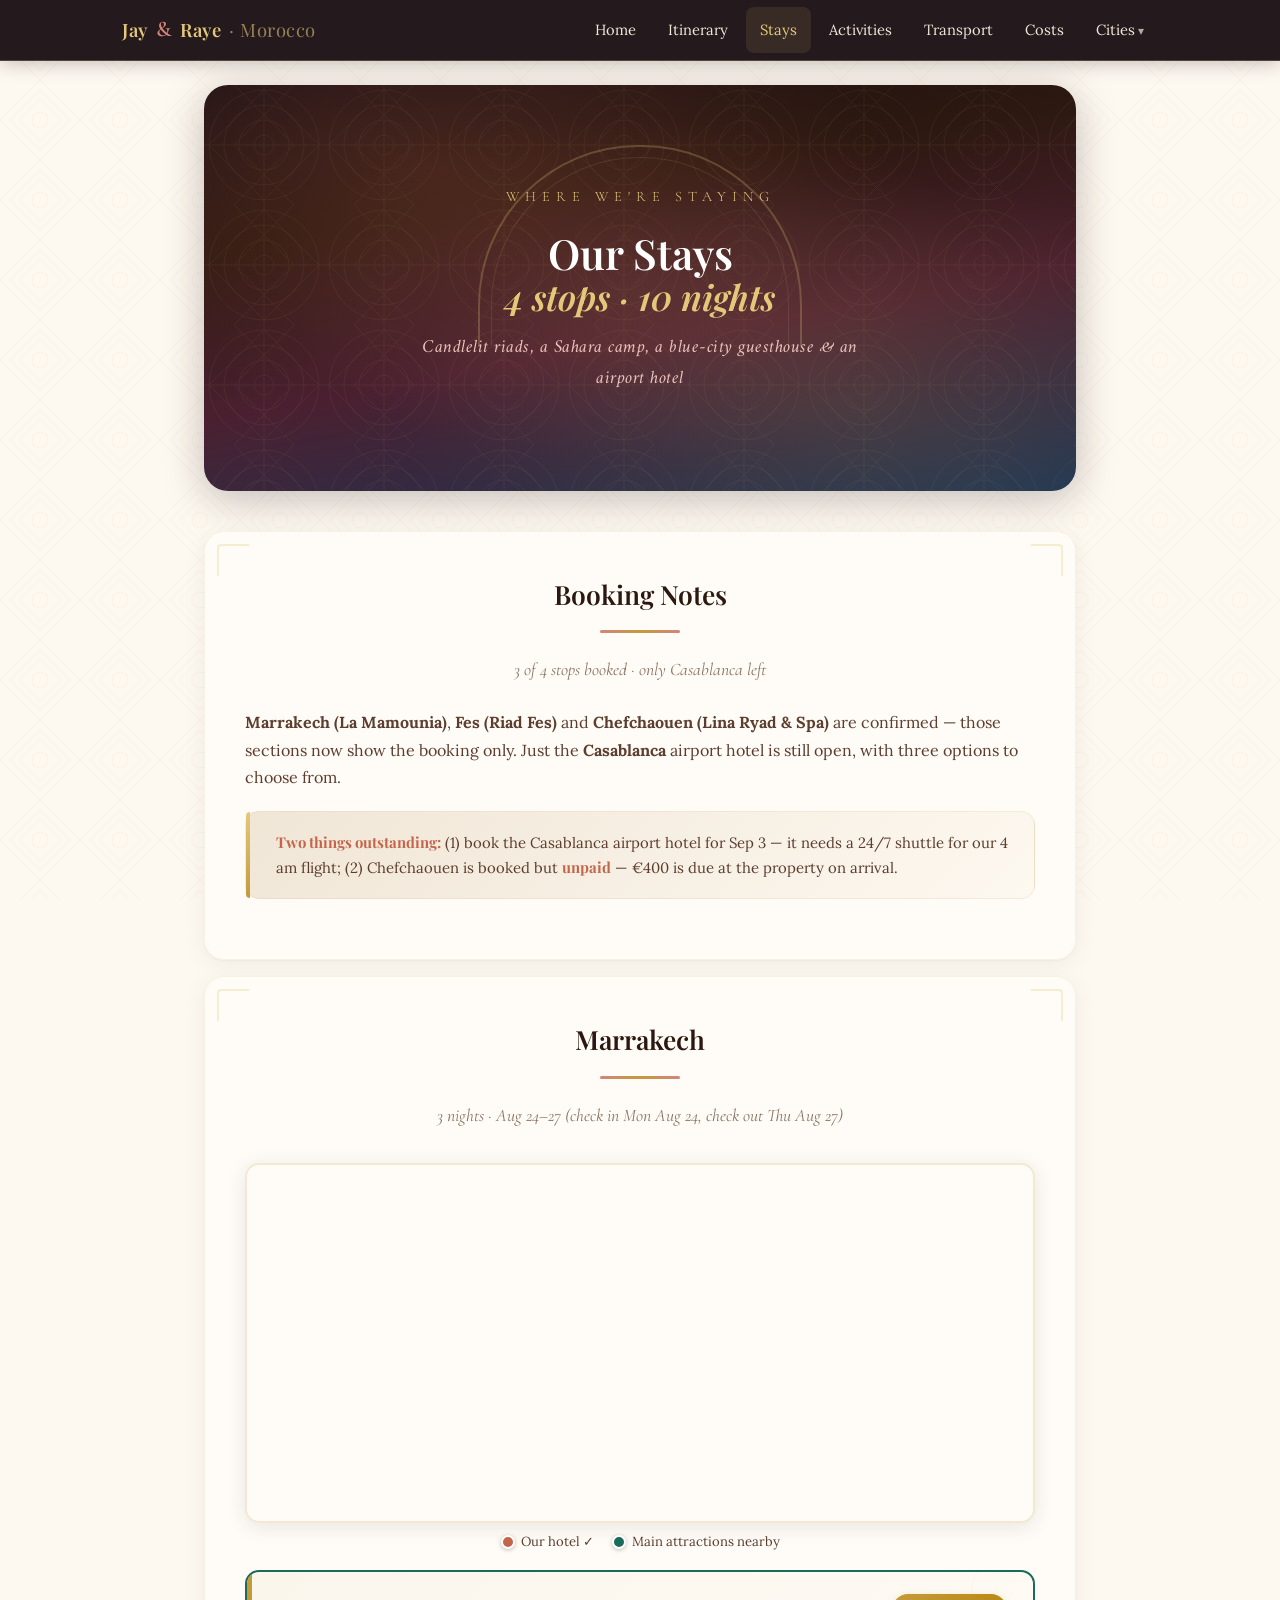
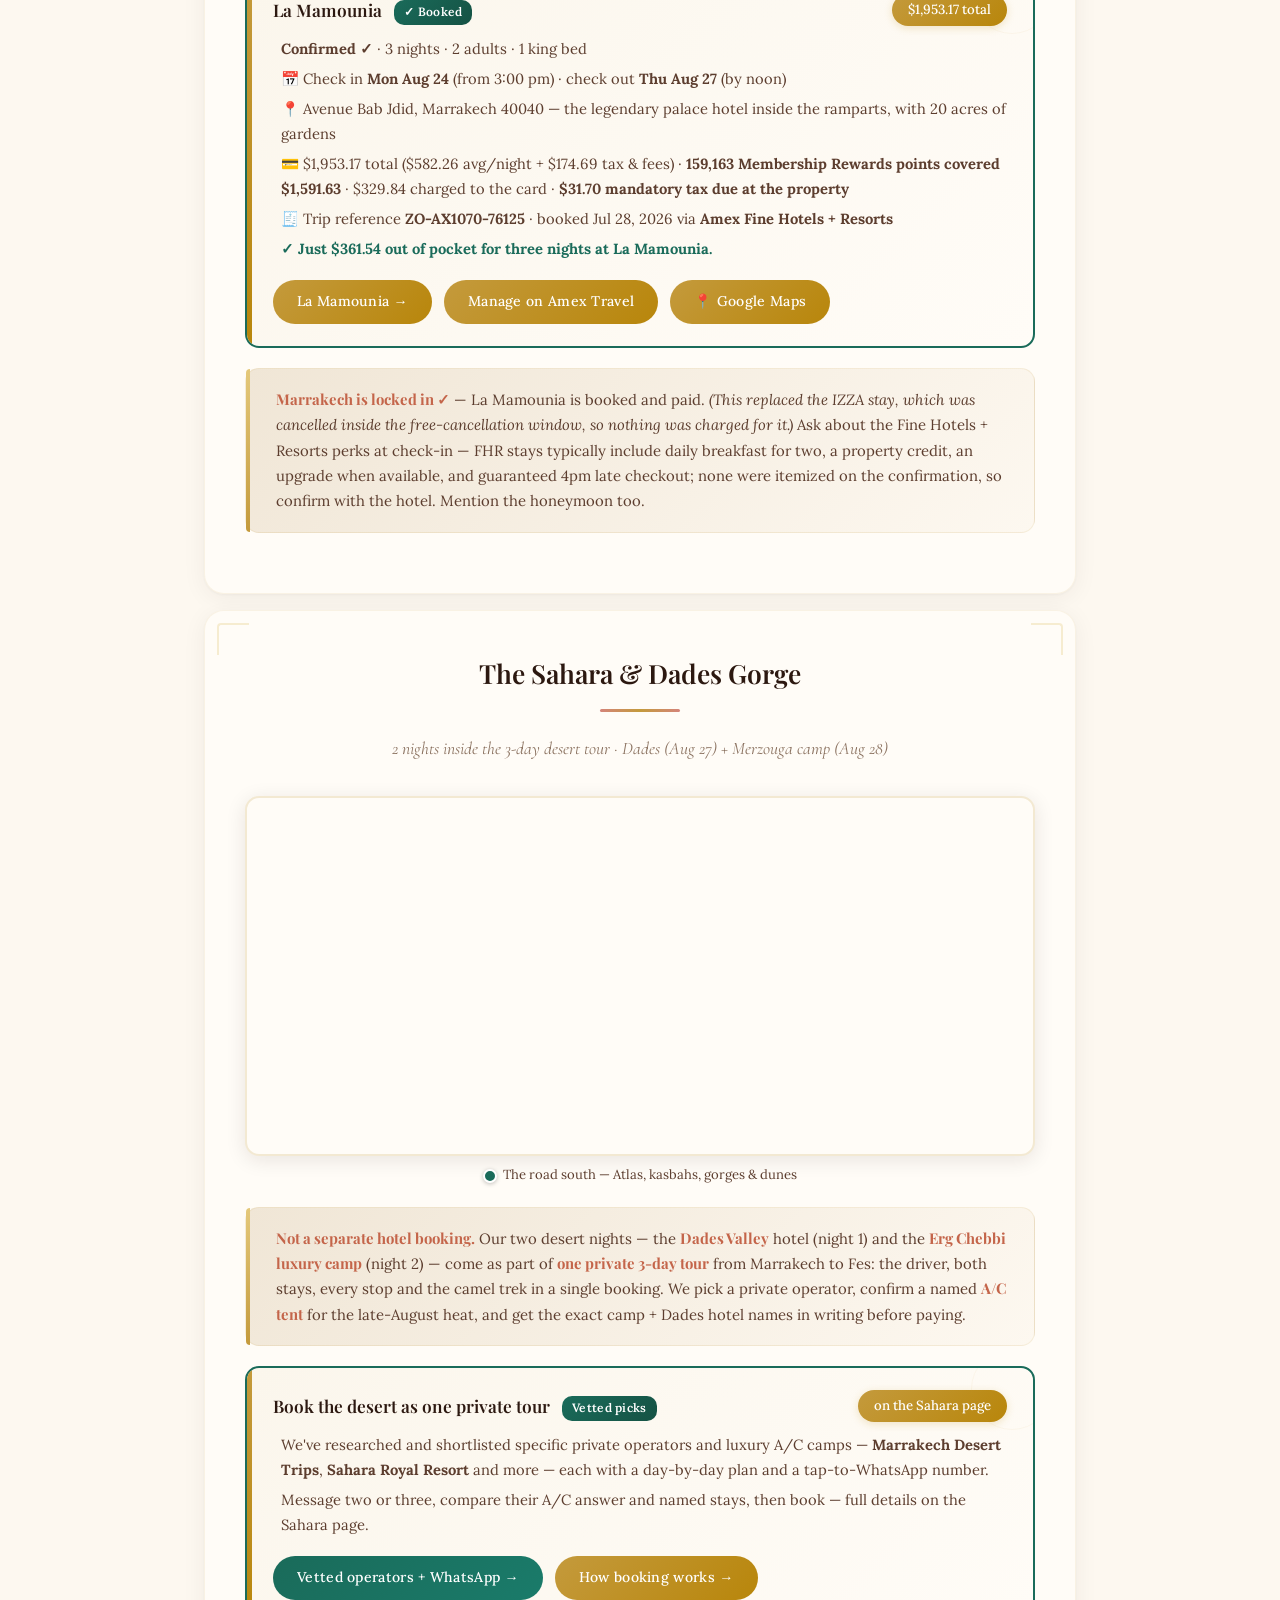
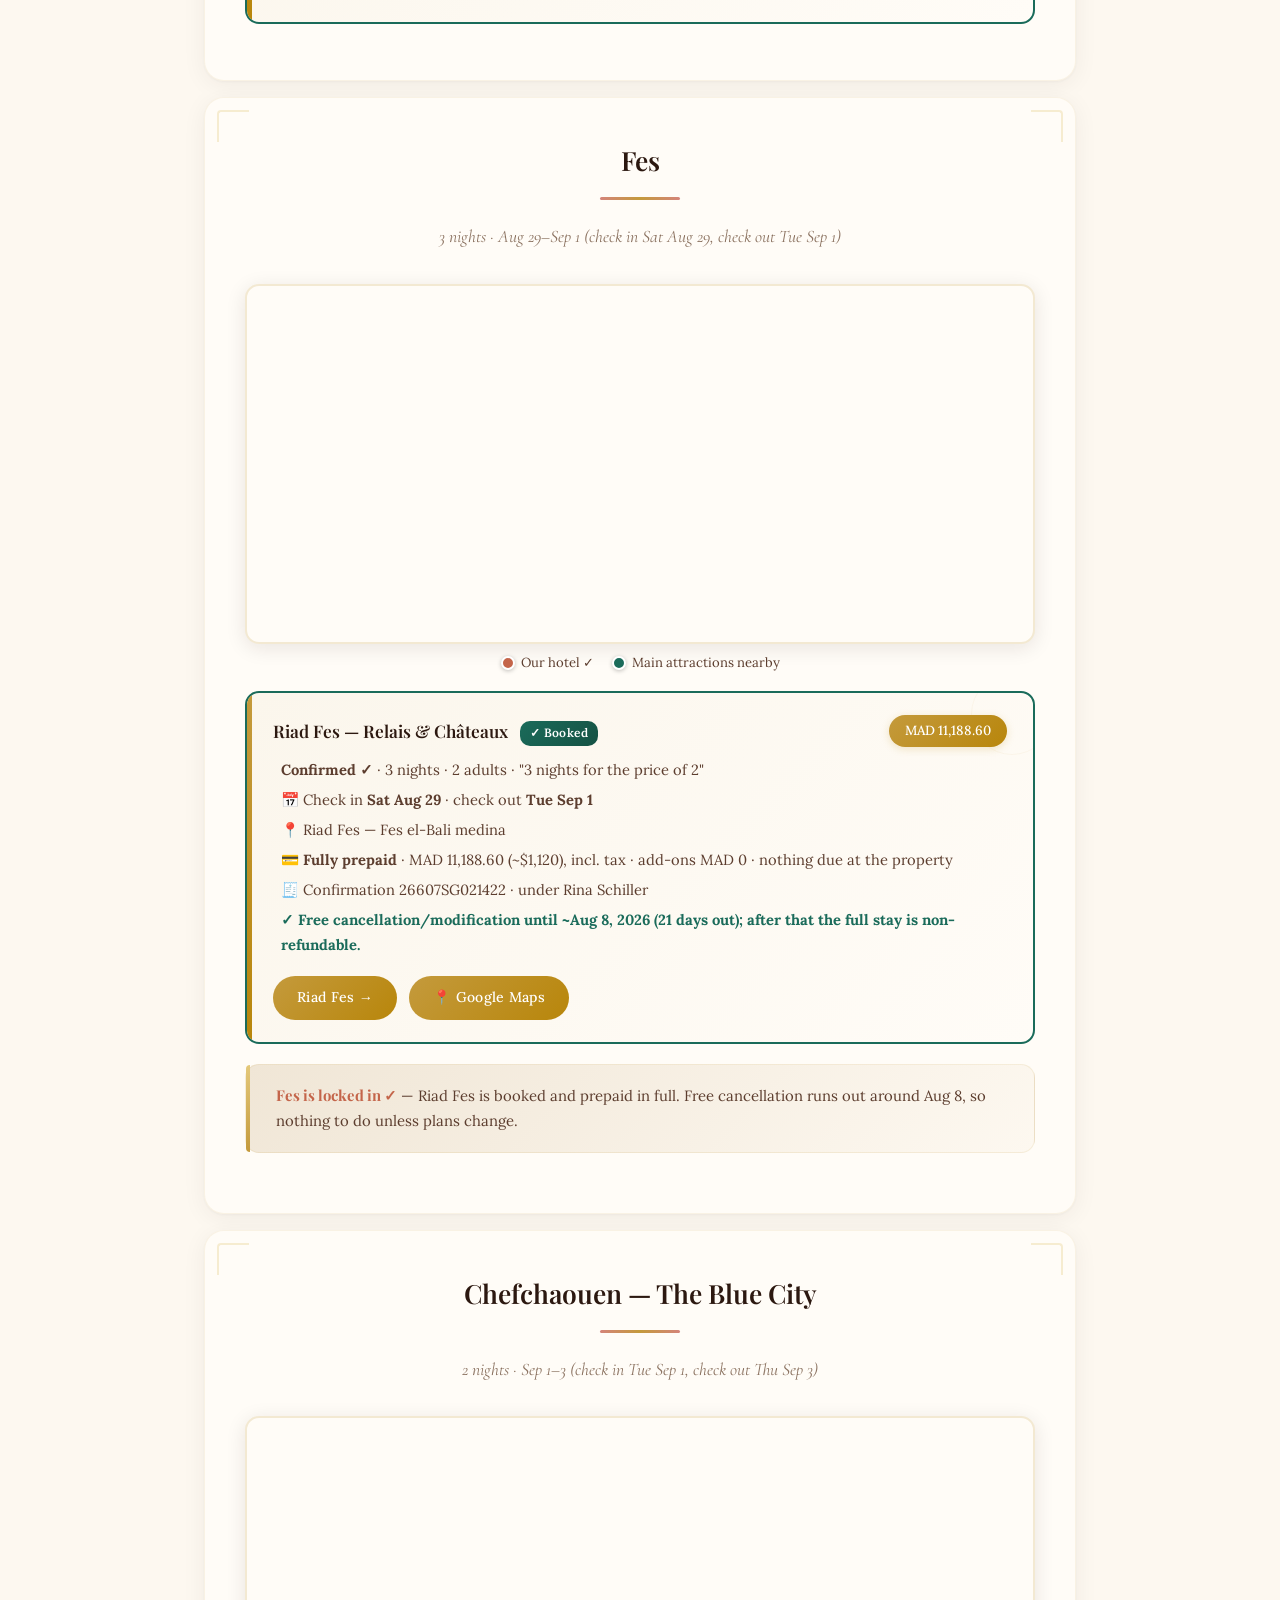
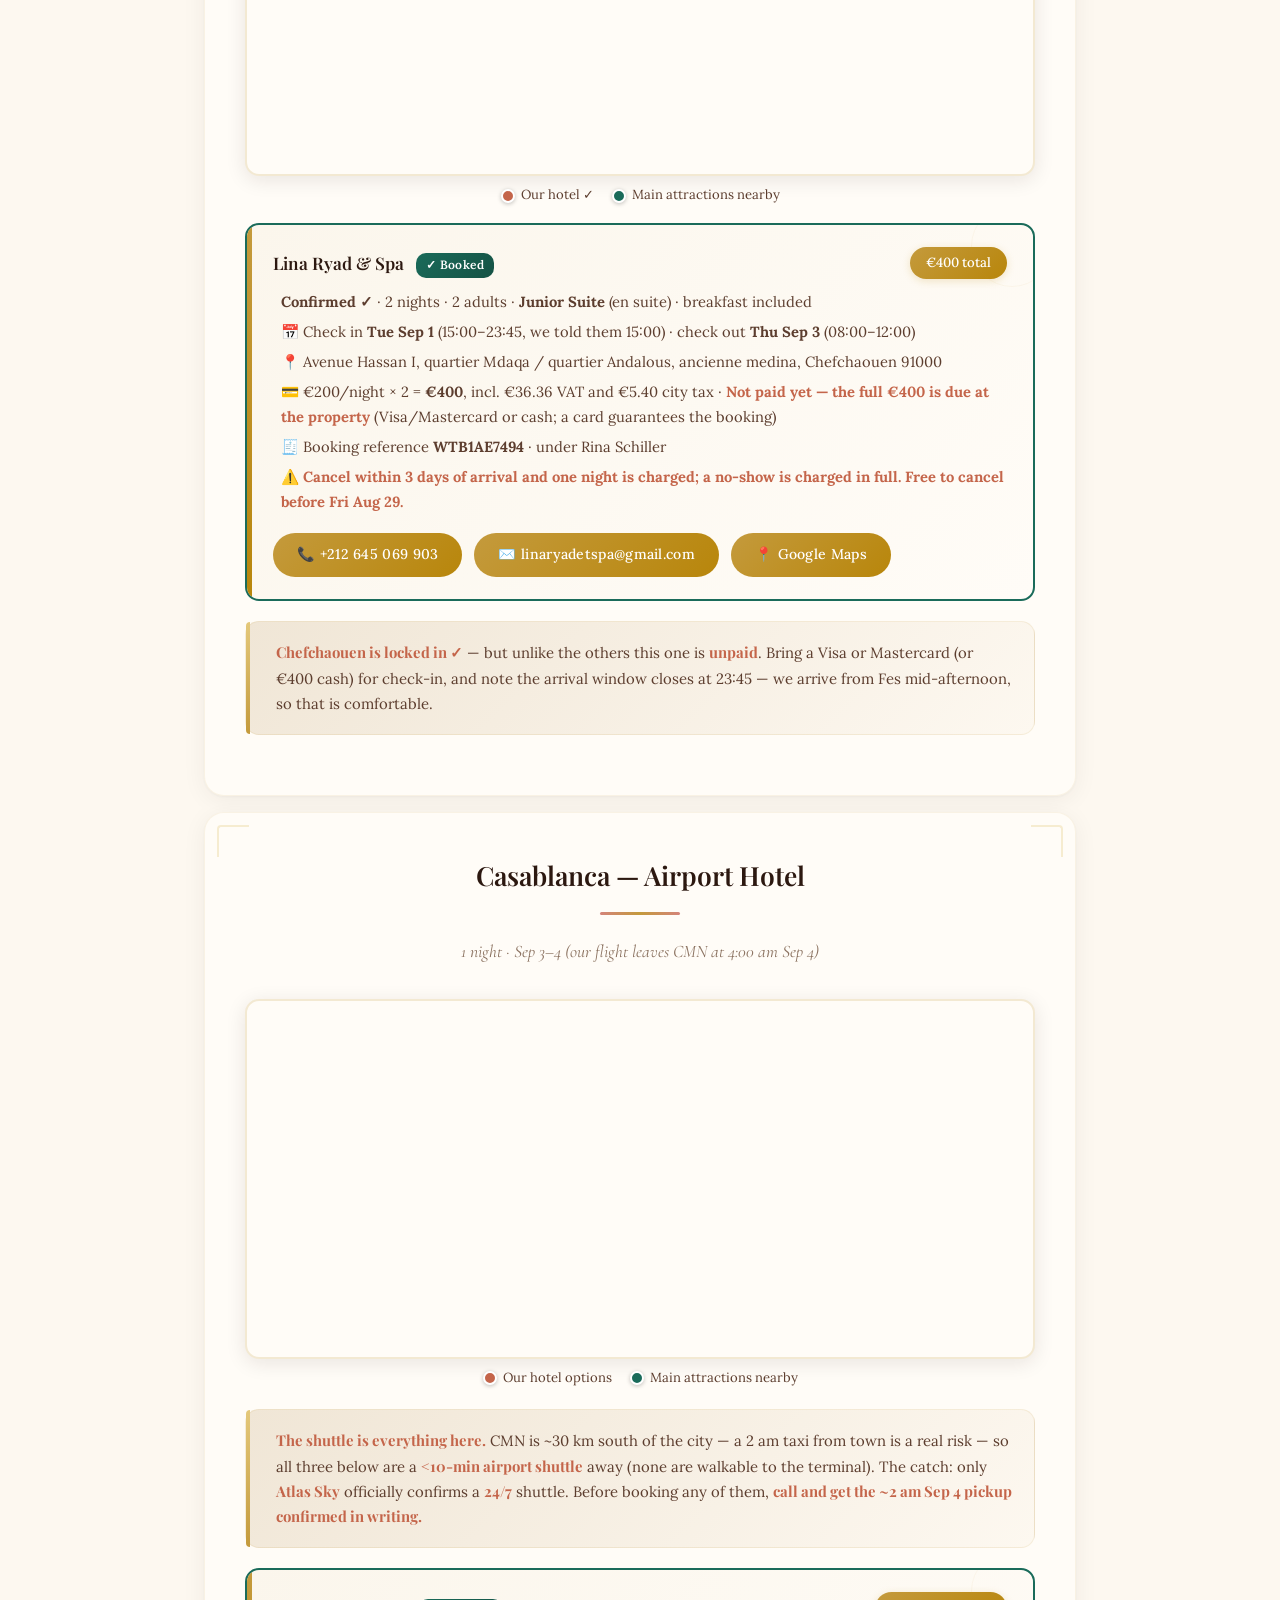
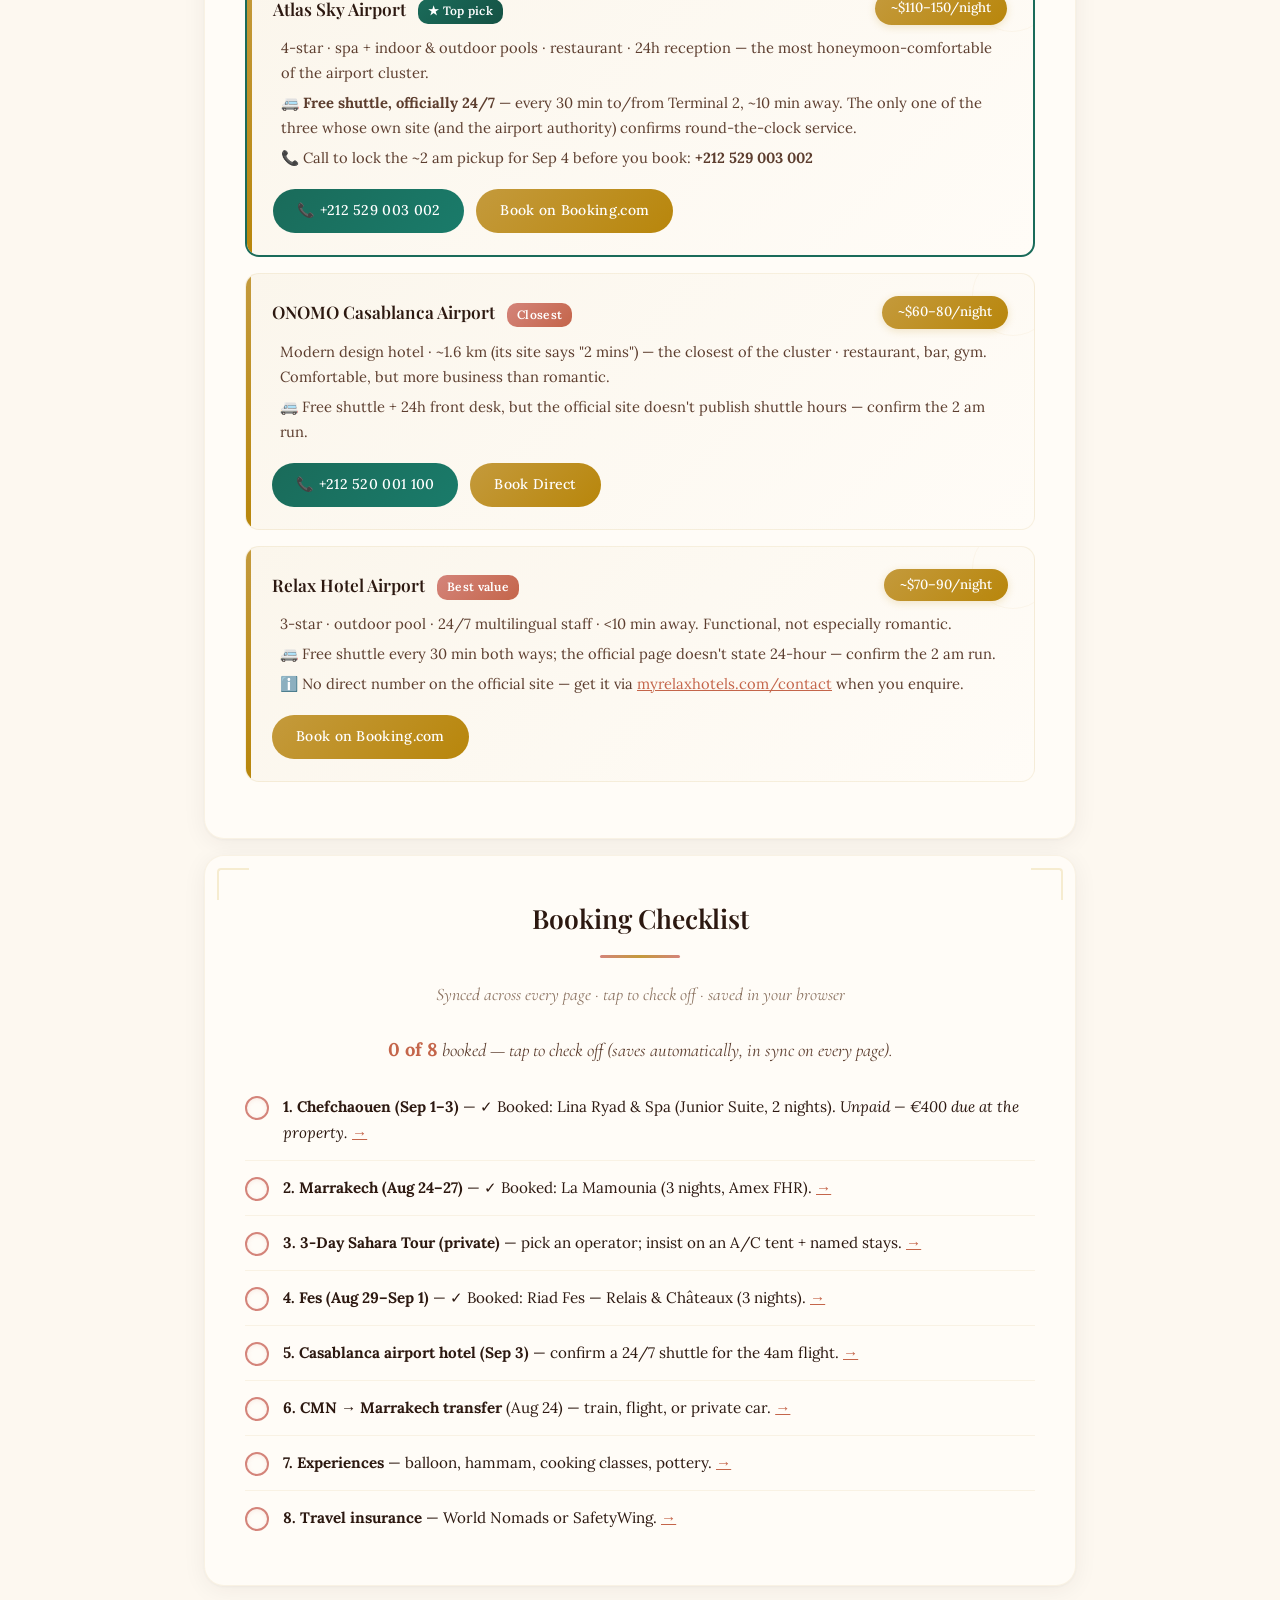
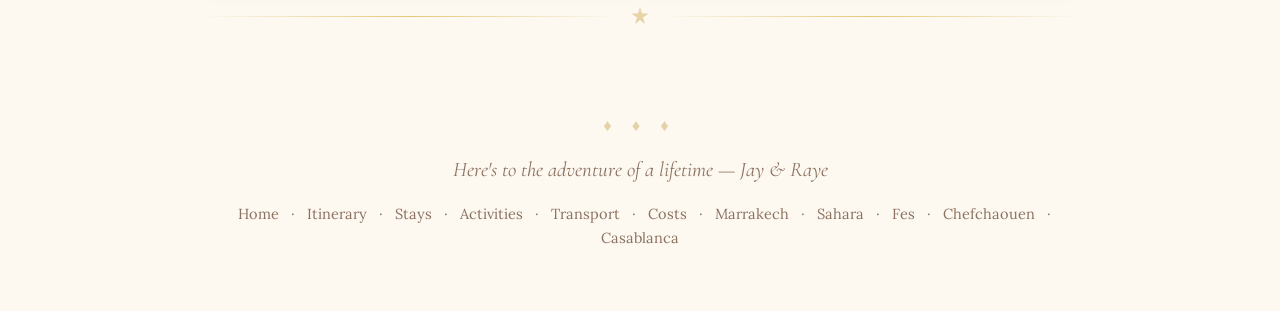
==== accommodations.html @ dfb5770f "Line up Casablanca airport hotel options with contacts + shuttle detail Refine the Casablanca sectio" ====
<!DOCTYPE html>
<html lang="en">
<head>
<meta charset="UTF-8">
<meta name="viewport" content="width=device-width, initial-scale=1.0">
<title>Where We're Staying — Jay & Raye's Morocco Honeymoon</title>
<link href="https://fonts.googleapis.com/css2?family=Playfair+Display:ital,wght@0,400;0,600;0,700;1,400;1,600&family=Lora:ital,wght@0,400;0,500;1,400&family=Cormorant+Garamond:ital,wght@0,300;0,400;0,600;1,300;1,400;1,600&family=Amiri:ital,wght@0,400;0,700;1,400&display=swap" rel="stylesheet">
<link rel="stylesheet" href="styles.css">
</head>
<body>

<nav class="navbar">
  <div class="nav-inner">
    <a href="index.html" class="nav-logo">Jay <span class="amp">&</span> Raye <span style="opacity:.6;font-weight:400;">· Morocco</span></a>
    <ul class="nav-links">
      <li><a href="index.html">Home</a></li>
      <li><a href="itinerary.html">Itinerary</a></li>
      <li><a href="accommodations.html" class="active">Stays</a></li>
      <li><a href="activities.html">Activities</a></li>
      <li><a href="transport.html">Transport</a></li>
      <li><a href="costs.html">Costs</a></li>
      <li class="dropdown"><a href="#" aria-haspopup="true">Cities</a>
        <ul class="dropdown-menu">
          <li><a href="marrakech.html"><span class="menu-num">1</span>Marrakech</a></li>
          <li><a href="sahara.html"><span class="menu-num">2</span>Sahara Desert</a></li>
          <li><a href="fes.html"><span class="menu-num">3</span>Fes</a></li>
          <li><a href="chefchaouen.html"><span class="menu-num">4</span>Chefchaouen</a></li>
          <li><a href="casablanca.html"><span class="menu-num">5</span>Casablanca</a></li>
        </ul>
      </li>
    </ul>
  </div>
</nav>

<div class="container">

<div class="hero">
  <div class="hero-pattern"></div><div class="hero-glow"></div>
  <div class="hero-content"><div class="arch-frame">
    <div class="hero-eyebrow">Where We're Staying</div>
    <h1 style="font-size:2.6em;">Our Stays<em>4 stops · 10 nights</em></h1>
    <div class="hero-sub">Candlelit riads, a Sahara camp, a blue-city guesthouse & an airport hotel</div>
  </div></div>
</div>

<div class="section">
  <h2>Booking Notes</h2>
  <p class="section-subtitle">3 of 4 stops booked · only Casablanca left</p>
  <p class="body"><strong>Marrakech (La Mamounia)</strong>, <strong>Fes (Riad Fes)</strong> and <strong>Chefchaouen (Lina Ryad &amp; Spa)</strong> are confirmed — those sections now show the booking only. Just the <strong>Casablanca</strong> airport hotel is still open, with three options to choose from.</p>
  <div class="tip"><strong>Two things outstanding:</strong> (1) book the Casablanca airport hotel for Sep 3 — it needs a 24/7 shuttle for our 4 am flight; (2) Chefchaouen is booked but <strong>unpaid</strong> — &euro;400 is due at the property on arrival.</div>
</div>

<!-- ═══ MARRAKECH ═══ -->
<div class="section" id="marrakech">
  <h2>Marrakech</h2>
  <p class="section-subtitle">3 nights · Aug 24–27 (check in Mon Aug 24, check out Thu Aug 27)</p>
  <div class="photo-strip"><figure><img src="https://commons.wikimedia.org/wiki/Special:FilePath/Souks_Marrakech_098.JPG?width=800" alt="The Marrakech medina, where our riads sit" loading="lazy" onerror="this.closest('figure').style.display='none'"><figcaption>The Marrakech medina, where our riads sit &mdash; see each listing for the property's own photos</figcaption></figure></div>
  <div class="stay-map" id="staymap-marrakech"></div>
  <div class="map-legend"><span><span class="dot hotel"></span> Our hotel ✓</span><span><span class="dot sight"></span> Main attractions nearby</span></div>

  <div class="booking-card" style="border:2px solid var(--teal);">
    <div class="card-header"><span class="card-title">La Mamounia <span class="pick-label" style="background:linear-gradient(135deg,#1A6B5A,#155244);">✓ Booked</span></span><span class="card-price">$1,953.17 total</span></div>
    <div class="card-details">
      <span><strong>Confirmed ✓</strong> · 3 nights · 2 adults · 1 king bed</span>
      <span>📅 Check in <strong>Mon Aug 24</strong> (from 3:00 pm) · check out <strong>Thu Aug 27</strong> (by noon)</span>
      <span>📍 Avenue Bab Jdid, Marrakech 40040 — the legendary palace hotel inside the ramparts, with 20 acres of gardens</span>
      <span>💳 $1,953.17 total ($582.26 avg/night + $174.69 tax &amp; fees) · <strong>159,163 Membership Rewards points covered $1,591.63</strong> · $329.84 charged to the card · <strong>$31.70 mandatory tax due at the property</strong></span>
      <span>🧾 Trip reference <strong>ZO-AX1070-76125</strong> · booked Jul 28, 2026 via <strong>Amex Fine Hotels + Resorts</strong></span>
      <span style="color: var(--teal); font-weight: 700;">✓ Just <strong>$361.54 out of pocket</strong> for three nights at La Mamounia.</span>
    </div>
    <a href="https://www.mamounia.com/" target="_blank" class="book-btn secondary">La Mamounia →</a>
    <a href="https://www.americanexpress.com/en-us/travel/trips" target="_blank" class="book-btn secondary">Manage on Amex Travel</a>
    <a href="https://www.google.com/maps/search/?api=1&amp;query=La+Mamounia+Marrakech" target="_blank" class="book-btn secondary">📍 Google Maps</a>
  </div>

  <div class="tip"><strong>Marrakech is locked in ✓</strong> — La Mamounia is booked and paid. <em>(This replaced the IZZA stay, which was cancelled inside the free-cancellation window, so nothing was charged for it.)</em> Ask about the Fine Hotels + Resorts perks at check-in — FHR stays typically include daily breakfast for two, a property credit, an upgrade when available, and guaranteed 4pm late checkout; none were itemized on the confirmation, so confirm with the hotel. Mention the honeymoon too.</div>
</div>

<!-- ═══ SAHARA ═══ -->
<div class="section" id="sahara">
  <h2>The Sahara & Dades Gorge</h2>
  <p class="section-subtitle">2 nights inside the 3-day desert tour · Dades (Aug 27) + Merzouga camp (Aug 28)</p>
  <div class="photo-strip"><figure><img src="https://commons.wikimedia.org/wiki/Special:FilePath/Dunes-Merzouga-Erg_Chebi.JPG?width=800" alt="Luxury camps rise among the Erg Chebbi dunes" loading="lazy" onerror="this.closest('figure').style.display='none'"><figcaption>Luxury camps rise among the Erg Chebbi dunes</figcaption></figure></div>
  <div class="stay-map" id="staymap-sahara"></div>
  <div class="map-legend"><span><span class="dot sight"></span> The road south — Atlas, kasbahs, gorges &amp; dunes</span></div>
  <div class="tip"><strong>Not a separate hotel booking.</strong> Our two desert nights — the <strong>Dades Valley</strong> hotel (night 1) and the <strong>Erg Chebbi luxury camp</strong> (night 2) — come as part of <strong>one private 3-day tour</strong> from Marrakech to Fes: the driver, both stays, every stop and the camel trek in a single booking. We pick a private operator, confirm a named <strong>A/C tent</strong> for the late-August heat, and get the exact camp + Dades hotel names in writing before paying.</div>

  <div class="booking-card" style="border:2px solid var(--teal);">
    <div class="card-header"><span class="card-title">Book the desert as one private tour <span class="pick-label" style="background:linear-gradient(135deg,#1A6B5A,#155244);">Vetted picks</span></span><span class="card-price">on the Sahara page</span></div>
    <div class="card-details">
      <span>We've researched and shortlisted specific private operators and luxury A/C camps — <strong>Marrakech Desert Trips</strong>, <strong>Sahara Royal Resort</strong> and more — each with a day-by-day plan and a tap-to-WhatsApp number.</span>
      <span>Message two or three, compare their A/C answer and named stays, then book — full details on the Sahara page.</span>
    </div>
    <a href="sahara.html#operators" class="book-btn green">Vetted operators + WhatsApp →</a>
    <a href="sahara.html#how-to-book" class="book-btn secondary">How booking works →</a>
  </div>
</div>

<!-- ═══ FES ═══ -->
<div class="section" id="fes">
  <h2>Fes</h2>
  <p class="section-subtitle">3 nights · Aug 29–Sep 1 (check in Sat Aug 29, check out Tue Sep 1)</p>
  <div class="photo-strip"><figure><img src="https://commons.wikimedia.org/wiki/Special:FilePath/Fes.JPG?width=800" alt="Riads hidden in the Fes medina" loading="lazy" onerror="this.closest('figure').style.display='none'"><figcaption>Riads hidden in the Fes medina &mdash; see each listing for the property's own photos</figcaption></figure></div>
  <div class="stay-map" id="staymap-fes"></div>
  <div class="map-legend"><span><span class="dot hotel"></span> Our hotel ✓</span><span><span class="dot sight"></span> Main attractions nearby</span></div>

  <div class="booking-card" style="border:2px solid var(--teal);">
    <div class="card-header"><span class="card-title">Riad Fes — Relais &amp; Châteaux <span class="pick-label" style="background:linear-gradient(135deg,#1A6B5A,#155244);">✓ Booked</span></span><span class="card-price">MAD 11,188.60</span></div>
    <div class="card-details">
      <span><strong>Confirmed ✓</strong> · 3 nights · 2 adults · "3 nights for the price of 2"</span>
      <span>📅 Check in <strong>Sat Aug 29</strong> · check out <strong>Tue Sep 1</strong></span>
      <span>📍 Riad Fes — Fes el-Bali medina</span>
      <span>💳 <strong>Fully prepaid</strong> · MAD 11,188.60 (~$1,120), incl. tax · add-ons MAD 0 · nothing due at the property</span>
      <span>🧾 Confirmation 26607SG021422 · under Rina Schiller</span>
      <span style="color: var(--teal); font-weight: 700;">✓ Free cancellation/modification until ~Aug 8, 2026 (21 days out); after that the full stay is non-refundable.</span>
    </div>
    <a href="https://riadfes.com/" target="_blank" class="book-btn secondary">Riad Fes →</a>
    <a href="https://www.google.com/maps/search/?api=1&amp;query=Riad+Fes+Relais+Chateaux+Fez" target="_blank" class="book-btn secondary">📍 Google Maps</a>
  </div>

  <div class="tip"><strong>Fes is locked in ✓</strong> — Riad Fes is booked and prepaid in full. Free cancellation runs out around Aug 8, so nothing to do unless plans change.</div>
</div>

<!-- ═══ CHEFCHAOUEN ═══ -->
<div class="section" id="chefchaouen">
  <h2>Chefchaouen — The Blue City</h2>
  <p class="section-subtitle">2 nights · Sep 1–3 (check in Tue Sep 1, check out Thu Sep 3)</p>
  <div class="photo-strip"><figure><img src="https://commons.wikimedia.org/wiki/Special:FilePath/Chaouen_or_chefchaouen.JPG?width=800" alt="Guesthouses in the blue medina" loading="lazy" onerror="this.closest('figure').style.display='none'"><figcaption>Guesthouses in the blue medina &mdash; see each listing for the property's own photos</figcaption></figure></div>
  <div class="stay-map" id="staymap-chefchaouen"></div>
  <div class="map-legend"><span><span class="dot hotel"></span> Our hotel ✓</span><span><span class="dot sight"></span> Main attractions nearby</span></div>
  <div class="booking-card" style="border:2px solid var(--teal);">
    <div class="card-header"><span class="card-title">Lina Ryad &amp; Spa <span class="pick-label" style="background:linear-gradient(135deg,#1A6B5A,#155244);">✓ Booked</span></span><span class="card-price">&euro;400 total</span></div>
    <div class="card-details">
      <span><strong>Confirmed ✓</strong> · 2 nights · 2 adults · <strong>Junior Suite</strong> (en suite) · breakfast included</span>
      <span>📅 Check in <strong>Tue Sep 1</strong> (15:00&ndash;23:45, we told them 15:00) · check out <strong>Thu Sep 3</strong> (08:00&ndash;12:00)</span>
      <span>📍 Avenue Hassan I, quartier Mdaqa / quartier Andalous, ancienne medina, Chefchaouen 91000</span>
      <span>💳 &euro;200/night &times; 2 = <strong>&euro;400</strong>, incl. &euro;36.36 VAT and &euro;5.40 city tax &middot; <strong style="color:var(--terracotta);">Not paid yet &mdash; the full &euro;400 is due at the property</strong> (Visa/Mastercard or cash; a card guarantees the booking)</span>
      <span>🧾 Booking reference <strong>WTB1AE7494</strong> · under Rina Schiller</span>
      <span style="color: var(--terracotta); font-weight: 700;">⚠️ Cancel within 3 days of arrival and one night is charged; a no-show is charged in full. Free to cancel before <strong>Fri Aug 29</strong>.</span>
    </div>
    <a href="tel:+212645069903" class="book-btn secondary">📞 +212 645 069 903</a>
    <a href="mailto:linaryadetspa@gmail.com" class="book-btn secondary">✉️ linaryadetspa@gmail.com</a>
    <a href="https://www.google.com/maps/search/?api=1&amp;query=Lina+Ryad+et+Spa+Chefchaouen" target="_blank" class="book-btn secondary">📍 Google Maps</a>
  </div>

  <div class="tip"><strong>Chefchaouen is locked in ✓</strong> &mdash; but unlike the others this one is <strong>unpaid</strong>. Bring a Visa or Mastercard (or &euro;400 cash) for check-in, and note the arrival window closes at 23:45 &mdash; we arrive from Fes mid-afternoon, so that is comfortable.</div>
</div>

<!-- ═══ CASABLANCA ═══ -->
<div class="section" id="casablanca">
  <h2>Casablanca — Airport Hotel</h2>
  <p class="section-subtitle">1 night · Sep 3–4 (our flight leaves CMN at 4:00 am Sep 4)</p>
  <div class="photo-strip"><figure><img src="https://commons.wikimedia.org/wiki/Special:FilePath/Le_phare_d'El_Hank,_Casablanca,_Maroc.jpg?width=800" alt="Casablanca, near the airport for our 4am flight" loading="lazy" onerror="this.closest('figure').style.display='none'"><figcaption>Casablanca, near the airport for our 4am flight &mdash; see each listing for the property's own photos</figcaption></figure></div>
  <div class="stay-map" id="staymap-casablanca"></div>
  <div class="map-legend"><span><span class="dot hotel"></span> Our hotel options</span><span><span class="dot sight"></span> Main attractions nearby</span></div>
  <div class="tip"><strong>The shuttle is everything here.</strong> CMN is ~30 km south of the city — a 2 am taxi from town is a real risk — so all three below are a <strong>&lt;10-min airport shuttle</strong> away (none are walkable to the terminal). The catch: only <strong>Atlas Sky</strong> officially confirms a <strong>24/7</strong> shuttle. Before booking any of them, <strong>call and get the ~2 am Sep 4 pickup confirmed in writing.</strong></div>

  <div class="booking-card" style="border:2px solid var(--teal);">
    <div class="card-header"><span class="card-title">Atlas Sky Airport <span class="pick-label" style="background:linear-gradient(135deg,#1A6B5A,#155244);">★ Top pick</span></span><span class="card-price">~$110–150/night</span></div>
    <div class="card-details">
      <span>4-star · spa + indoor &amp; outdoor pools · restaurant · 24h reception — the most honeymoon-comfortable of the airport cluster.</span>
      <span>🚐 <strong>Free shuttle, officially 24/7</strong> — every 30 min to/from Terminal 2, ~10 min away. The only one of the three whose own site (and the airport authority) confirms round-the-clock service.</span>
      <span>📞 Call to lock the ~2 am pickup for Sep 4 before you book: <strong>+212 529 003 002</strong></span>
    </div>
    <a href="tel:+212529003002" class="book-btn green">📞 +212 529 003 002</a>
    <a href="https://www.booking.com/hotel/ma/sky-casa-airport.html?checkin=2026-09-03&checkout=2026-09-04&group_adults=2" target="_blank" class="book-btn secondary">Book on Booking.com</a>
  </div>

  <div class="booking-card">
    <div class="card-header"><span class="card-title">ONOMO Casablanca Airport <span class="pick-label">Closest</span></span><span class="card-price">~$60–80/night</span></div>
    <div class="card-details">
      <span>Modern design hotel · ~1.6 km (its site says "2 mins") — the closest of the cluster · restaurant, bar, gym. Comfortable, but more business than romantic.</span>
      <span>🚐 Free shuttle + 24h front desk, but the official site doesn't publish shuttle hours — confirm the 2 am run.</span>
    </div>
    <a href="tel:+212520001100" class="book-btn green">📞 +212 520 001 100</a>
    <a href="https://www.onomohotels.com/en/hotel/onomo-hotel-casablanca-airport-nouaceur/" target="_blank" class="book-btn secondary">Book Direct</a>
  </div>

  <div class="booking-card">
    <div class="card-header"><span class="card-title">Relax Hotel Airport <span class="pick-label">Best value</span></span><span class="card-price">~$70–90/night</span></div>
    <div class="card-details">
      <span>3-star · outdoor pool · 24/7 multilingual staff · &lt;10 min away. Functional, not especially romantic.</span>
      <span>🚐 Free shuttle every 30 min both ways; the official page doesn't state 24-hour — confirm the 2 am run.</span>
      <span>ℹ️ No direct number on the official site — get it via <a href="https://myrelaxhotels.com/en/contact" target="_blank">myrelaxhotels.com/contact</a> when you enquire.</span>
    </div>
    <a href="https://www.booking.com/hotel/ma/relax-casa-airport.html?checkin=2026-09-03&checkout=2026-09-04&group_adults=2" target="_blank" class="book-btn secondary">Book on Booking.com</a>
  </div>
</div>

<div class="section">
  <h2>Booking Checklist</h2>
  <p class="section-subtitle">Synced across every page &middot; tap to check off &middot; saved in your browser</p>
  <div class="booking-checklist-mount"></div>
</div>

<div class="moroccan-divider"><svg width="24" height="24" viewBox="0 0 24 24" fill="none" xmlns="http://www.w3.org/2000/svg"><path d="M12 2L14 8.5L20.5 8.5L15 12.5L17 19L12 15L7 19L9 12.5L3.5 8.5L10 8.5L12 2Z" fill="#C49A3C" opacity="0.4"/></svg></div>

<div class="footer">
  <span class="footer-ornament">&diams; &diams; &diams;</span>
  Here's to the adventure of a lifetime — Jay & Raye
  <div class="footer-links">
    <a href="index.html">Home</a> · <a href="itinerary.html">Itinerary</a> · <a href="accommodations.html">Stays</a> · <a href="activities.html">Activities</a> · <a href="transport.html">Transport</a> · <a href="costs.html">Costs</a> · <a href="marrakech.html">Marrakech</a> · <a href="sahara.html">Sahara</a> · <a href="fes.html">Fes</a> · <a href="chefchaouen.html">Chefchaouen</a> · <a href="casablanca.html">Casablanca</a>
  </div>
</div>

</div>
<link rel="stylesheet" href="https://cdnjs.cloudflare.com/ajax/libs/leaflet/1.9.4/leaflet.min.css" />
<script src="https://cdnjs.cloudflare.com/ajax/libs/leaflet/1.9.4/leaflet.min.js"></script>
<script>
(function(){
  if(!window.L) return;
  const DATA={
    marrakech:{center:[31.628,-7.990],zoom:14,
      hotels:[["La Mamounia",31.6225,-7.9977]],
      sights:[["Jemaa el-Fnaa",31.6258,-7.9891],["Koutoubia Mosque",31.6238,-7.9933],["Bahia Palace",31.6216,-7.9831],["Ben Youssef Madrasa",31.6322,-7.9866],["Saadian Tombs",31.6178,-7.9890],["Jardin Majorelle",31.6417,-8.0033],["Mellah & Lazama Synagogue",31.6209,-7.9810]]},
    sahara:{center:[31.25,-5.45],zoom:7,
      hotels:[],
      sights:[["Erg Chebbi Dunes",31.1000,-3.9700],["Merzouga",31.0992,-4.0114],["Dades Gorge",31.5500,-5.9300],["Todra Gorge",31.5900,-5.6000],["Aït Benhaddou",31.0472,-7.1299],["Ouarzazate",30.9189,-6.8936]]},
    fes:{center:[34.064,-4.979],zoom:14,
      hotels:[["Riad Fes — Relais & Châteaux",34.0664,-4.9745]],
      sights:[["Chouara Tanneries",34.0656,-4.9706],["Al-Qarawiyyin",34.0648,-4.9735],["Bou Inania Madrasa",34.0626,-4.9818],["Bab Boujloud (Blue Gate)",34.0617,-4.9836],["Merenid Tombs",34.0719,-4.9762],["Ibn Danan Synagogue & Mellah",34.0553,-4.9905]]},
    chefchaouen:{center:[35.170,-5.262],zoom:15,
      hotels:[["Lina Ryad & Spa",35.1692,-5.2660]],
      sights:[["Plaza Uta el-Hammam & Kasbah",35.1688,-5.2636],["Spanish Mosque viewpoint",35.1717,-5.2566],["Ras el-Maa",35.1726,-5.2599],["Bab el-Ain",35.1690,-5.2668]]},
    casablanca:{center:[33.49,-7.62],zoom:11,
      hotels:[["Atlas Sky Airport",33.3719,-7.5850],["Relax Hotel Airport",33.3897,-7.5530],["ONOMO Airport",33.3725,-7.5836]],
      sights:[["Mohammed V Airport (CMN)",33.3675,-7.5899],["Hassan II Mosque",33.6083,-7.6325],["Corniche (Ain Diab)",33.6047,-7.6900],["Mohammed V Square",33.5928,-7.6192],["Museum of Moroccan Judaism",33.5650,-7.6370]]}
  };
  function marker(kind,label,idx){
    return L.divIcon({className:'',html:'<div class="map-marker '+kind+'">'+(kind==='hotel'?(idx+1):'★')+'</div>',iconSize:[30,30],iconAnchor:[15,15],popupAnchor:[0,-16]});
  }
  Object.keys(DATA).forEach(function(city){
    const el=document.getElementById('staymap-'+city); if(!el) return;
    const d=DATA[city];
    const map=L.map(el,{scrollWheelZoom:false}).setView(d.center,d.zoom);
    L.tileLayer('https://{s}.basemaps.cartocdn.com/rastertiles/voyager/{z}/{x}/{y}{r}.png',{attribution:'&copy; OSM &copy; CARTO',maxZoom:18}).addTo(map);
    const all=[];
    const bookedCity = (city==='marrakech'||city==='fes'||city==='chefchaouen');
    d.hotels.forEach(function(h,i){const m=L.marker([h[1],h[2]],{icon:marker('hotel','',i)}).addTo(map);m.bindPopup('<div class="stay-popup"><h4>'+h[0]+'</h4><div class="sp-tag">'+(bookedCity?'Booked ✓':'Hotel option '+(i+1))+'</div></div>');all.push(m);});
    d.sights.forEach(function(t){const m=L.marker([t[1],t[2]],{icon:marker('sight','')}).addTo(map);m.bindPopup('<div class="stay-popup"><h4>'+t[0]+'</h4><div class="sp-tag sight">Attraction</div></div>');all.push(m);});
    try{ if(city!=='sahara'&&city!=='casablanca'){ map.fitBounds(new L.featureGroup(all).getBounds().pad(0.2)); } }catch(e){}
  });
})();
</script>
<script src="checklist.js"></script>
</body>
</html>
---- styles.css ----
/* ════════════════════════════════════════════════
   Jay & Raye — Morocco Honeymoon · Shared Styles
   ════════════════════════════════════════════════ */

:root {
  --terracotta: #C4654A;
  --terracotta-dark: #A8533C;
  --rose: #D4847A;
  --rose-light: #EBBFB8;
  --rose-pale: #FDF5F3;
  --gold: #C49A3C;
  --gold-rich: #B8860B;
  --gold-light: #E4C87A;
  --gold-pale: #FBF6EC;
  --cream: #FDF8F0;
  --warm-white: #FFFCF7;
  --sand: #F0E6D6;
  --sand-dark: #D4C4AA;
  --text-dark: #2C1810;
  --text-medium: #5C3D2E;
  --text-light: #8B7260;
  --teal: #1A6B5A;
  --teal-light: #E6F2EF;
  --deep-blue: #1B3455;
  --chefchaouen-blue: #2A6FB0;
  --chefchaouen-pale: #E8F1FA;
  --plum: #6B3A5C;
  --plum-light: #F2E8EE;
  --midnight: #1C1014;
}

* { margin: 0; padding: 0; box-sizing: border-box; }

html { scroll-behavior: smooth; scroll-padding-top: 90px; }

body {
  font-family: 'Lora', Georgia, serif;
  color: var(--text-dark);
  line-height: 1.7;
  background: var(--cream);
  position: relative;
}

/* ── Moroccan Tile Background ── */
body::before {
  content: '';
  position: fixed;
  top: 0; left: 0; right: 0; bottom: 0;
  z-index: -1;
  opacity: 0.06;
  background-image: url("data:image/svg+xml,%3Csvg width='80' height='80' viewBox='0 0 80 80' xmlns='http://www.w3.org/2000/svg'%3E%3Cg fill='none' stroke='%23B8860B' stroke-width='1'%3E%3Cpath d='M40 0 L80 40 L40 80 L0 40Z'/%3E%3Cpath d='M40 10 L70 40 L40 70 L10 40Z'/%3E%3Cpath d='M40 20 L60 40 L40 60 L20 40Z'/%3E%3Ccircle cx='40' cy='40' r='8'/%3E%3C/g%3E%3C/svg%3E");
}

.container { max-width: 920px; margin: 0 auto; padding: 24px; }
.container.wide { max-width: 1080px; }

a { color: var(--terracotta); }

/* ════════════════ NAVIGATION ════════════════ */
.navbar {
  position: sticky;
  top: 0;
  z-index: 1000;
  background: rgba(28,16,20,0.96);
  backdrop-filter: blur(8px);
  box-shadow: 0 2px 18px rgba(28,16,20,0.25);
  border-bottom: 1px solid rgba(228,200,122,0.25);
}
.nav-inner {
  max-width: 1080px;
  margin: 0 auto;
  display: flex;
  align-items: center;
  justify-content: space-between;
  padding: 0 22px;
  min-height: 60px;
  flex-wrap: wrap;
}
.nav-logo {
  font-family: 'Playfair Display', serif;
  font-size: 1.15em;
  font-weight: 600;
  color: var(--gold-light);
  text-decoration: none;
  letter-spacing: 0.5px;
  display: flex;
  align-items: center;
  gap: 8px;
}
.nav-logo .amp { color: var(--rose); font-family: 'Cormorant Garamond', serif; font-size: 1.2em; }
.nav-links {
  display: flex;
  align-items: center;
  gap: 4px;
  list-style: none;
  flex-wrap: wrap;
}
.nav-links > li { position: relative; }
.nav-links a {
  display: block;
  padding: 10px 14px;
  color: #F0E6D6;
  text-decoration: none;
  font-family: 'Lora', serif;
  font-size: 0.92em;
  border-radius: 8px;
  transition: all 0.18s ease;
  white-space: nowrap;
}
.nav-links a:hover { background: rgba(228,200,122,0.14); color: white; }
.nav-links a.active { color: var(--gold-light); background: rgba(228,200,122,0.1); }

/* Dropdown */
.dropdown > a::after { content: ' ▾'; font-size: 0.8em; opacity: 0.7; }
.dropdown-menu {
  position: absolute;
  top: 100%;
  left: 0;
  min-width: 210px;
  background: #241318;
  border: 1px solid rgba(228,200,122,0.25);
  border-radius: 12px;
  padding: 8px;
  box-shadow: 0 10px 34px rgba(0,0,0,0.4);
  opacity: 0;
  visibility: hidden;
  transform: translateY(8px);
  transition: all 0.2s ease;
}
.dropdown:hover .dropdown-menu,
.dropdown:focus-within .dropdown-menu {
  opacity: 1;
  visibility: visible;
  transform: translateY(0);
}
.dropdown-menu a { border-radius: 8px; }
.dropdown-menu .menu-num {
  display: inline-block;
  width: 22px; height: 22px;
  line-height: 22px;
  text-align: center;
  background: var(--terracotta);
  color: white;
  border-radius: 50%;
  font-size: 0.75em;
  margin-right: 8px;
  font-family: 'Playfair Display', serif;
}

@media (max-width: 760px) {
  .nav-inner { flex-direction: column; align-items: stretch; padding: 10px 16px; }
  .nav-logo { justify-content: center; margin-bottom: 6px; }
  .nav-links { justify-content: center; }
  .nav-links a { padding: 8px 10px; font-size: 0.85em; }
  .dropdown-menu { position: static; opacity: 1; visibility: visible; transform: none; box-shadow: none; background: rgba(228,200,122,0.06); margin: 4px 0; }
  .dropdown > a::after { content: ' ▾'; }
}

/* ════════════════ HERO ════════════════ */
.hero {
  position: relative;
  background: linear-gradient(170deg, #1C1014 0%, #2C1810 30%, #4A2030 60%, #1B3455 100%);
  color: white;
  border-radius: 24px;
  margin-bottom: 40px;
  overflow: hidden;
  box-shadow: 0 8px 40px rgba(28,16,20,0.25);
}
.hero-pattern {
  position: absolute; top: 0; left: 0; right: 0; bottom: 0;
  opacity: 0.08;
  background-image: url("data:image/svg+xml,%3Csvg width='120' height='120' viewBox='0 0 120 120' xmlns='http://www.w3.org/2000/svg'%3E%3Cg fill='none' stroke='%23E4C87A' stroke-width='0.8'%3E%3Cpath d='M60 0v120M0 60h120'/%3E%3Ccircle cx='60' cy='60' r='55'/%3E%3Ccircle cx='60' cy='60' r='40'/%3E%3Ccircle cx='60' cy='60' r='25'/%3E%3Ccircle cx='60' cy='60' r='10'/%3E%3Cpath d='M60 5 L60 5 Q85 30 115 60 Q85 90 60 115 Q35 90 5 60 Q35 30 60 5Z'/%3E%3Cpath d='M30 0 L90 60 L30 120'/%3E%3Cpath d='M90 0 L30 60 L90 120'/%3E%3C/g%3E%3C/svg%3E");
}
.hero-glow {
  position: absolute; top: 0; left: 0; right: 0; bottom: 0;
  background:
    radial-gradient(ellipse at 25% 20%, rgba(196,101,74,0.2) 0%, transparent 50%),
    radial-gradient(ellipse at 75% 80%, rgba(196,154,60,0.15) 0%, transparent 50%),
    radial-gradient(ellipse at 50% 50%, rgba(212,132,122,0.1) 0%, transparent 60%);
  pointer-events: none;
}
.hero-content { position: relative; z-index: 1; padding: 60px 40px; text-align: center; }

.arch-frame { max-width: 520px; margin: 0 auto; padding: 40px 30px 36px; position: relative; }
.arch-frame::before {
  content: ''; position: absolute; top: 0; left: 50%; transform: translateX(-50%);
  width: 320px; height: 200px;
  border: 2px solid rgba(228,200,122,0.25); border-bottom: none;
  border-radius: 160px 160px 0 0; pointer-events: none;
}
.arch-frame::after {
  content: ''; position: absolute; top: 12px; left: 50%; transform: translateX(-50%);
  width: 296px; height: 188px;
  border: 1px solid rgba(228,200,122,0.12); border-bottom: none;
  border-radius: 148px 148px 0 0; pointer-events: none;
}

.hero-eyebrow {
  font-family: 'Cormorant Garamond', serif;
  font-size: 0.9em; letter-spacing: 6px; text-transform: uppercase;
  color: var(--gold-light); margin-bottom: 20px; font-weight: 300;
}
.hero h1 { font-family: 'Playfair Display', serif; font-size: 3.2em; font-weight: 600; line-height: 1.15; margin-bottom: 6px; }
.hero h1 em { display: block; font-style: italic; color: var(--gold-light); font-size: 0.85em; }
.hero-sub { font-family: 'Amiri', serif; font-size: 1.15em; color: var(--rose-light); font-style: italic; margin-top: 14px; letter-spacing: 0.5px; }
.hero-names { font-family: 'Playfair Display', serif; font-size: 1.6em; font-weight: 400; font-style: italic; color: white; margin-top: 30px; }
.hero-names .ampersand { font-family: 'Cormorant Garamond', serif; font-size: 1.4em; color: var(--rose); vertical-align: -3px; margin: 0 8px; }
.hero-ornament { margin-top: 24px; display: flex; align-items: center; justify-content: center; gap: 12px; color: var(--gold-light); opacity: 0.6; }
.hero-ornament .line { width: 60px; height: 1px; background: var(--gold-light); }

/* Compact city hero */
.city-hero { padding: 46px 30px; }
.city-hero .hero-eyebrow { margin-bottom: 12px; }
.city-hero h1 { font-size: 2.7em; }
.city-hero .hero-dates {
  display: inline-block; margin-top: 16px;
  background: rgba(228,200,122,0.16); border: 1px solid rgba(228,200,122,0.35);
  color: var(--gold-light); padding: 6px 18px; border-radius: 20px;
  font-family: 'Lora', serif; font-size: 0.9em;
}

/* ════════════════ DIVIDER ════════════════ */
.moroccan-divider { text-align: center; margin: 8px 0 36px; position: relative; height: 30px; display: flex; align-items: center; justify-content: center; }
.moroccan-divider::before, .moroccan-divider::after { content: ''; flex: 1; height: 1px; background: linear-gradient(90deg, transparent, var(--gold-light), transparent); }
.moroccan-divider svg { flex-shrink: 0; margin: 0 12px; }

/* ════════════════ SECTION CARDS ════════════════ */
.section {
  background: var(--warm-white);
  border-radius: 20px;
  padding: 40px;
  margin-bottom: 16px;
  box-shadow: 0 1px 3px rgba(44,24,16,0.04), 0 4px 24px rgba(44,24,16,0.06);
  border: 1px solid rgba(196,154,60,0.1);
  position: relative;
}
.section::before { content: ''; position: absolute; top: 12px; left: 12px; width: 30px; height: 30px; border-top: 2px solid var(--gold-light); border-left: 2px solid var(--gold-light); border-radius: 4px 0 0 0; opacity: 0.3; }
.section::after { content: ''; position: absolute; top: 12px; right: 12px; width: 30px; height: 30px; border-top: 2px solid var(--gold-light); border-right: 2px solid var(--gold-light); border-radius: 0 4px 0 0; opacity: 0.3; }

.section h2 { font-family: 'Playfair Display', serif; color: var(--text-dark); font-size: 1.65em; font-weight: 600; margin-bottom: 6px; padding-bottom: 16px; text-align: center; position: relative; }
.section h2::after { content: ''; display: block; width: 80px; height: 3px; background: linear-gradient(90deg, var(--rose), var(--gold), var(--rose)); margin: 14px auto 0; border-radius: 2px; }

.section h3 { font-family: 'Playfair Display', serif; color: var(--terracotta); font-size: 1.12em; font-weight: 600; margin: 28px 0 14px; font-style: italic; display: flex; align-items: center; gap: 8px; }
.section h3::before { content: ''; width: 18px; height: 2px; background: var(--gold); flex-shrink: 0; }

.section-subtitle { font-family: 'Cormorant Garamond', serif; color: var(--text-light); font-size: 1.1em; margin-bottom: 24px; text-align: center; font-style: italic; }

.section p.body { color: var(--text-medium); margin-bottom: 14px; }
.section p.body:last-child { margin-bottom: 0; }

/* ════════════════ BOOKING CARDS ════════════════ */
.booking-card {
  background: linear-gradient(135deg, var(--gold-pale), var(--warm-white));
  border-radius: 14px; padding: 22px 26px; margin: 16px 0;
  position: relative; overflow: hidden;
  transition: transform 0.2s ease, box-shadow 0.2s ease;
  border: 1px solid rgba(196,154,60,0.12);
}
.booking-card::before { content: ''; position: absolute; top: 0; left: 0; width: 5px; height: 100%; border-radius: 14px 0 0 14px; background: linear-gradient(180deg, var(--gold), var(--gold-rich)); }
.booking-card:hover { transform: translateY(-3px); box-shadow: 0 8px 30px rgba(44,24,16,0.1); }
.booking-card.flight { background: linear-gradient(135deg, var(--plum-light), #F8F0F5); border-color: rgba(107,58,92,0.1); }
.booking-card.flight::before { background: linear-gradient(180deg, var(--plum), var(--deep-blue)); }
.booking-card.activity { background: linear-gradient(135deg, var(--teal-light), #F0F8F5); border-color: rgba(26,107,90,0.1); }
.booking-card.activity::before { background: linear-gradient(180deg, var(--teal), #2A8B6A); }
.booking-card::after { content: ''; position: absolute; top: -20px; right: -20px; width: 80px; height: 80px; border-radius: 50%; border: 1px solid rgba(196,154,60,0.06); pointer-events: none; }

.card-header { display: flex; justify-content: space-between; align-items: center; flex-wrap: wrap; gap: 10px; position: relative; }
.card-title { font-family: 'Playfair Display', serif; font-weight: 600; font-size: 1.08em; color: var(--text-dark); }
.card-price { background: linear-gradient(135deg, var(--gold), var(--gold-rich)); color: white; padding: 5px 16px; border-radius: 20px; font-family: 'Lora', serif; font-size: 0.83em; font-weight: 500; box-shadow: 0 2px 8px rgba(184,134,11,0.2); }
.card-price.flight-price { background: linear-gradient(135deg, var(--plum), var(--deep-blue)); box-shadow: 0 2px 8px rgba(107,58,92,0.2); }
.card-price.activity-price { background: linear-gradient(135deg, var(--teal), #2A8B6A); box-shadow: 0 2px 8px rgba(26,107,90,0.2); }
.card-details { margin-top: 10px; color: var(--text-medium); font-size: 0.92em; position: relative; }
.card-details span { display: block; margin: 5px 0; padding-left: 8px; }

/* ════════════════ BUTTONS ════════════════ */
.book-btn { display: inline-block; margin-top: 14px; margin-right: 8px; padding: 10px 24px; border-radius: 25px; text-decoration: none; font-family: 'Lora', serif; font-weight: 500; font-size: 0.88em; transition: all 0.25s ease; letter-spacing: 0.3px; position: relative; }
.book-btn:hover { transform: translateY(-2px); box-shadow: 0 6px 16px rgba(0,0,0,0.15); }
.book-btn.primary { background: linear-gradient(135deg, var(--terracotta), var(--terracotta-dark)); color: white; }
.book-btn.secondary { background: linear-gradient(135deg, var(--gold), var(--gold-rich)); color: white; }
.book-btn.green { background: linear-gradient(135deg, var(--teal), #1A7B6A); color: white; }
.book-btn.blue { background: linear-gradient(135deg, var(--chefchaouen-blue), var(--deep-blue)); color: white; }

/* ════════════════ TIPS ════════════════ */
.tip { background: linear-gradient(135deg, var(--sand), var(--cream)); border-radius: 14px; padding: 18px 22px; margin: 20px 0; font-size: 0.93em; color: var(--text-medium); border: 1px solid rgba(196,154,60,0.12); position: relative; padding-left: 30px; }
.tip::before { content: ''; position: absolute; left: 0; top: 0; bottom: 0; width: 4px; background: linear-gradient(180deg, var(--gold-light), var(--gold)); border-radius: 14px 0 0 14px; }
.tip strong { color: var(--terracotta); font-family: 'Playfair Display', serif; }

.tip.jewish { background: linear-gradient(135deg, #EEF3FA, #F7FAFE); border-color: rgba(27,52,85,0.15); }
.tip.jewish::before { background: linear-gradient(180deg, #5B86C4, var(--deep-blue)); }
.tip.jewish strong { color: var(--deep-blue); }

/* ════════════════ LABELS ════════════════ */
.night-label { display: inline-block; background: linear-gradient(135deg, var(--terracotta), var(--rose)); color: white; font-family: 'Lora', serif; font-size: 0.58em; font-style: normal; padding: 3px 12px; border-radius: 12px; margin-left: 10px; vertical-align: middle; letter-spacing: 0.5px; box-shadow: 0 2px 6px rgba(196,101,74,0.2); }
.pick-label { display: inline-block; background: linear-gradient(135deg, var(--rose), var(--terracotta)); color: white; font-family: 'Lora', serif; font-size: 0.7em; padding: 2px 10px; border-radius: 10px; margin-left: 8px; vertical-align: middle; letter-spacing: 0.3px; }

/* ════════════════ PROS / CONS ════════════════ */
.pros-cons { display: grid; grid-template-columns: 1fr 1fr; gap: 10px; margin-top: 12px; font-size: 0.88em; position: relative; }
.pros, .cons { padding: 10px 14px; border-radius: 10px; }
.pros { background: rgba(26,107,90,0.06); border: 1px solid rgba(26,107,90,0.12); }
.cons { background: rgba(196,101,74,0.06); border: 1px solid rgba(196,101,74,0.12); }
.pros-label, .cons-label { font-family: 'Playfair Display', serif; font-weight: 600; font-size: 0.9em; margin-bottom: 4px; display: block; }
.pros-label { color: var(--teal); }
.cons-label { color: var(--terracotta); }
.pros ul, .cons ul { list-style: none; padding: 0; margin: 0; }
.pros li, .cons li { padding: 2px 0; color: var(--text-medium); line-height: 1.5; }
.pros li::before { content: '+ '; color: var(--teal); font-weight: 700; }
.cons li::before { content: '- '; color: var(--terracotta); font-weight: 700; }

/* ════════════════ CHECKLIST ════════════════ */
.checklist { list-style: none; padding: 0; }
.checklist li { padding: 14px 0; border-bottom: 1px solid rgba(196,154,60,0.1); display: flex; align-items: flex-start; gap: 14px; font-size: 0.95em; transition: background 0.15s; }
.checklist li:hover { background: rgba(196,154,60,0.03); border-radius: 8px; margin: 0 -8px; padding-left: 8px; padding-right: 8px; }
.checklist li:last-child { border-bottom: none; }
.checkbox { width: 24px; height: 24px; flex-shrink: 0; margin-top: 2px; position: relative; background: var(--warm-white); border-radius: 50%; border: 2px solid var(--rose); box-shadow: inset 0 1px 4px rgba(212,132,122,0.15); transition: all 0.18s ease; }
.checklist li.toggleable { cursor: pointer; user-select: none; }
.checklist li.toggleable:hover .checkbox { border-color: var(--teal); }
.checklist li.done .checkbox { background: var(--teal); border-color: var(--teal); box-shadow: 0 2px 6px rgba(26,107,90,0.3); }
.checklist li.done .checkbox::after { content: '✓'; position: absolute; top: 50%; left: 50%; transform: translate(-50%, -52%); color: white; font-size: 14px; font-weight: 700; }
.checklist li.done .task-text { text-decoration: line-through; color: var(--text-light); }
.checklist li.done .task-text strong { color: var(--text-light); }
.checklist-progress { text-align: center; font-family: 'Cormorant Garamond', serif; font-size: 1.15em; color: var(--text-medium); margin: 4px 0 14px; font-style: italic; }
.checklist-progress b { color: var(--terracotta); font-family: 'Lora', serif; font-style: normal; }

/* ════════════════ DARK BAR ════════════════ */
.total-bar { position: relative; background: linear-gradient(170deg, #1C1014 0%, #2C1810 30%, #4A2030 60%, #1B3455 100%); color: white; border-radius: 20px; padding: 40px 36px; margin-top: 16px; text-align: center; overflow: hidden; box-shadow: 0 8px 40px rgba(28,16,20,0.25); }
.total-bar::before { content: ''; position: absolute; top: 0; left: 0; right: 0; bottom: 0; background: radial-gradient(ellipse at 30% 40%, rgba(196,101,74,0.15) 0%, transparent 50%), radial-gradient(ellipse at 70% 60%, rgba(196,154,60,0.12) 0%, transparent 50%); pointer-events: none; }
.total-bar h2 { font-family: 'Playfair Display', serif; color: white; border: none; margin-bottom: 10px; font-size: 1.55em; position: relative; text-align: center; }
.total-bar h2::after { display: none; }
.total-bar p { font-family: 'Cormorant Garamond', serif; color: var(--gold-light); font-size: 1.2em; font-style: italic; position: relative; }

/* ════════════════ FOOTER ════════════════ */
.footer { text-align: center; padding: 44px 20px 36px; color: var(--text-light); font-family: 'Cormorant Garamond', serif; font-size: 1.3em; font-style: italic; }
.footer-ornament { display: block; margin-bottom: 12px; color: var(--gold); opacity: 0.4; letter-spacing: 8px; font-size: 0.8em; }
.footer .footer-links { font-family: 'Lora', serif; font-size: 0.7em; font-style: normal; margin-top: 14px; }
.footer .footer-links a { color: var(--text-light); text-decoration: none; margin: 0 8px; }
.footer .footer-links a:hover { color: var(--terracotta); }

/* ════════════════ HOMEPAGE QUICK CARDS ════════════════ */
.quick-grid { display: grid; grid-template-columns: repeat(auto-fit, minmax(200px, 1fr)); gap: 16px; margin-top: 8px; }
.quick-card {
  display: block; text-decoration: none; color: inherit;
  background: linear-gradient(135deg, var(--gold-pale), var(--warm-white));
  border: 1px solid rgba(196,154,60,0.15); border-radius: 16px; padding: 24px 22px;
  transition: all 0.2s ease; position: relative; overflow: hidden;
}
.quick-card:hover { transform: translateY(-4px); box-shadow: 0 10px 30px rgba(44,24,16,0.12); border-color: var(--gold); }
.quick-card .qc-icon { font-size: 1.8em; margin-bottom: 8px; display: block; }
.quick-card .qc-title { font-family: 'Playfair Display', serif; font-weight: 600; font-size: 1.1em; color: var(--text-dark); margin-bottom: 4px; }
.quick-card .qc-desc { font-size: 0.88em; color: var(--text-medium); }

/* Fact grid (homepage at-a-glance) */
.fact-grid { display: grid; grid-template-columns: repeat(auto-fit, minmax(150px, 1fr)); gap: 14px; }
.fact { background: var(--warm-white); border: 1px solid rgba(196,154,60,0.15); border-radius: 14px; padding: 18px; text-align: center; }
.fact .fact-num { font-family: 'Playfair Display', serif; font-size: 1.5em; color: var(--terracotta); font-weight: 700; }
.fact .fact-label { font-size: 0.82em; color: var(--text-light); margin-top: 2px; }

/* ════════════════ SIGHTS (city pages) ════════════════ */
.sight-grid { display: grid; grid-template-columns: repeat(auto-fill, minmax(260px, 1fr)); gap: 16px; margin-top: 8px; }
.sight-card { background: linear-gradient(135deg, var(--gold-pale), var(--warm-white)); border: 1px solid rgba(196,154,60,0.14); border-radius: 14px; padding: 18px 20px; position: relative; transition: all 0.2s ease; }
.sight-card:hover { transform: translateY(-3px); box-shadow: 0 8px 24px rgba(44,24,16,0.1); }
.sight-card h4 { font-family: 'Playfair Display', serif; font-size: 1.05em; color: var(--text-dark); margin-bottom: 6px; display: flex; align-items: baseline; gap: 8px; }
.sight-card h4 .pin { color: var(--terracotta); flex-shrink: 0; }
.sight-card p { font-size: 0.9em; color: var(--text-medium); margin: 0; }
.sight-card .must { display: inline-block; margin-top: 8px; font-size: 0.72em; background: var(--terracotta); color: white; padding: 2px 9px; border-radius: 10px; letter-spacing: 0.3px; }

/* Jewish heritage section accent */
.section.jewish-section { background: linear-gradient(180deg, #F7FAFE, var(--warm-white)); border-color: rgba(27,52,85,0.14); }
.section.jewish-section h2 { color: var(--deep-blue); }
.section.jewish-section h2::after { background: linear-gradient(90deg, #5B86C4, var(--gold), #5B86C4); }
.section.jewish-section .sight-card { background: linear-gradient(135deg, var(--chefchaouen-pale), var(--warm-white)); border-color: rgba(27,52,85,0.14); }
.section.jewish-section .sight-card h4 .pin { color: var(--deep-blue); }
.star-of-david { color: var(--deep-blue); }

/* ════════════════ ITINERARY / DAY CARDS ════════════════ */
.day-card { position: relative; background: var(--warm-white); border: 1px solid rgba(196,154,60,0.15); border-radius: 16px; padding: 26px 28px 22px; margin: 18px 0; box-shadow: 0 2px 14px rgba(44,24,16,0.05); }
.day-card::before { content: ''; position: absolute; left: 0; top: 18px; bottom: 18px; width: 5px; border-radius: 6px; background: linear-gradient(180deg, var(--terracotta), var(--gold)); }
.day-head { display: flex; align-items: center; gap: 14px; flex-wrap: wrap; margin-bottom: 6px; }
.day-badge { display: inline-flex; flex-direction: column; align-items: center; justify-content: center; width: 64px; height: 64px; flex-shrink: 0; border-radius: 14px; background: linear-gradient(135deg, var(--terracotta), var(--terracotta-dark)); color: white; box-shadow: 0 4px 12px rgba(196,101,74,0.25); }
.day-badge .d-day { font-family: 'Playfair Display', serif; font-size: 1.4em; font-weight: 700; line-height: 1; }
.day-badge .d-lbl { font-size: 0.6em; letter-spacing: 1px; text-transform: uppercase; opacity: 0.9; margin-top: 2px; }
.day-head .day-title { font-family: 'Playfair Display', serif; font-size: 1.3em; color: var(--text-dark); font-weight: 600; }
.day-head .day-date { font-family: 'Cormorant Garamond', serif; font-size: 1.05em; color: var(--text-light); font-style: italic; }
.day-meta { display: flex; gap: 8px; flex-wrap: wrap; margin: 10px 0 4px; }
.day-chip { font-size: 0.76em; background: var(--sand); color: var(--text-medium); padding: 4px 12px; border-radius: 12px; border: 1px solid rgba(196,154,60,0.18); }
.day-chip.sleep { background: var(--plum-light); color: var(--plum); border-color: rgba(107,58,92,0.18); }
.day-chip.travel { background: var(--teal-light); color: var(--teal); border-color: rgba(26,107,90,0.18); }
.day-body { color: var(--text-medium); font-size: 0.95em; margin: 8px 0; }
.day-body ul { margin: 6px 0 6px 20px; }
.day-body li { margin: 3px 0; }
.day-links { margin-top: 12px; display: flex; flex-wrap: wrap; gap: 8px; }
.day-links a { margin: 0; padding: 7px 16px; font-size: 0.82em; }
.day-links .lk-label { font-size: 0.78em; color: var(--text-light); width: 100%; margin-bottom: -2px; font-style: italic; }

/* City color theming for hero on city pages */
.hero.theme-blue { background: linear-gradient(170deg, #0F2030 0%, #163A5C 45%, #2A6FB0 100%); }
.hero.theme-sand { background: linear-gradient(170deg, #2C1810 0%, #6B4A2A 50%, #C49A3C 100%); }
.hero.theme-ocean { background: linear-gradient(170deg, #0F2030 0%, #1B3455 50%, #1A6B5A 100%); }

/* Cost table */
.cost-table { width: 100%; border-collapse: collapse; margin: 10px 0 6px; font-size: 0.93em; }
.cost-table th, .cost-table td { padding: 11px 12px; text-align: left; border-bottom: 1px solid rgba(196,154,60,0.15); }
.cost-table th { font-family: 'Playfair Display', serif; color: var(--text-dark); background: var(--gold-pale); font-size: 0.92em; }
.cost-table td.num, .cost-table th.num { text-align: right; font-variant-numeric: tabular-nums; white-space: nowrap; }
.cost-table .cat { font-weight: 600; color: var(--text-dark); }
.cost-table .sub { color: var(--text-light); font-size: 0.92em; }
.cost-table tr.total-row td { font-weight: 700; color: var(--terracotta); border-top: 2px solid var(--gold); border-bottom: none; font-size: 1.08em; background: var(--gold-pale); }
.cost-table tr.section-row td { background: rgba(196,154,60,0.06); font-family: 'Playfair Display', serif; font-weight: 600; color: var(--plum); }
.cost-bignum { font-family: 'Playfair Display', serif; font-size: 2.4em; font-weight: 700; color: var(--gold-light); }

/* Photo inside a booking/stay/activity card */
.card-photo { width: 100%; height: 200px; object-fit: cover; border-radius: 12px; margin: 4px 0 14px; display: block; box-shadow: 0 2px 10px rgba(44,24,16,0.1); }

/* Full-bleed photo behind a city hero */
.hero .hero-photo { position: absolute; inset: 0; width: 100%; height: 100%; object-fit: cover; opacity: 0.42; z-index: 0; }
.hero .hero-content { position: relative; z-index: 2; }
.hero .hero-shade { position: absolute; inset: 0; z-index: 1; background: linear-gradient(180deg, rgba(28,16,20,0.45), rgba(28,16,20,0.7)); pointer-events: none; }

/* Photo strip (graceful fallback via onerror hide) */
.photo-strip { display: grid; grid-template-columns: repeat(auto-fit, minmax(220px, 1fr)); gap: 12px; margin: 4px 0 8px; }
.photo-strip figure { margin: 0; border-radius: 14px; overflow: hidden; box-shadow: 0 4px 18px rgba(44,24,16,0.12); border: 2px solid rgba(196,154,60,0.2); background: var(--sand); }
.photo-strip img { width: 100%; height: 210px; object-fit: cover; display: block; }
.photo-strip figcaption { font-size: 0.78em; color: var(--text-light); padding: 7px 10px; font-style: italic; text-align: center; }

/* Map */
#map { width:100%; height:440px; border-radius:14px; overflow:hidden; box-shadow: 0 4px 20px rgba(44,24,16,0.12); border: 2px solid rgba(196,154,60,0.2); }

/* Per-city stay maps */
.stay-map { width:100%; height:360px; border-radius:14px; overflow:hidden; box-shadow: 0 4px 20px rgba(44,24,16,0.1); border: 2px solid rgba(196,154,60,0.2); margin: 4px 0 8px; }
.map-legend { display:flex; gap:18px; flex-wrap:wrap; justify-content:center; font-size:0.82em; color:var(--text-medium); margin: 2px 0 14px; }
.map-legend span { display:inline-flex; align-items:center; gap:6px; }
.map-legend .dot { width:14px; height:14px; border-radius:50%; border:2px solid white; box-shadow:0 1px 4px rgba(0,0,0,0.25); }
.map-legend .dot.hotel { background:#C4654A; }
.map-legend .dot.sight { background:#1A6B5A; }
.map-marker { display:flex; align-items:center; justify-content:center; width:30px; height:30px; border-radius:50%; color:white; font-family:'Playfair Display',serif; font-weight:700; font-size:13px; box-shadow:0 3px 9px rgba(0,0,0,0.3); border:3px solid white; }
.map-marker.hotel { background:linear-gradient(135deg,#C4654A,#A8533C); }
.map-marker.sight { background:linear-gradient(135deg,#1A6B5A,#155244); font-size:14px; }
.stay-popup { font-family:'Lora',serif; text-align:center; min-width:140px; }
.stay-popup h4 { font-family:'Playfair Display',serif; color:#2C1810; font-size:1em; margin:0 0 3px; }
.stay-popup .sp-tag { font-size:0.78em; color:#C4654A; font-weight:600; }
.stay-popup .sp-tag.sight { color:#1A6B5A; }

/* Expense quick-add presets */
.presets { display:flex; flex-wrap:wrap; gap:8px; align-items:center; margin-top:14px; }
.presets-label { font-size:0.82em; color:var(--text-light); font-style:italic; margin-right:2px; }
.preset-chip { font-family:'Lora',serif; font-size:0.82em; padding:7px 14px; border-radius:18px; border:1px solid rgba(196,154,60,0.4); background:var(--gold-pale); color:var(--text-medium); cursor:pointer; transition:all 0.18s ease; }
.preset-chip:hover { background:var(--gold); color:white; border-color:var(--gold); transform:translateY(-1px); }

/* ════════════════ RESPONSIVE ════════════════ */
@media (max-width: 600px) {
  .hero h1 { font-size: 2.2em; }
  .hero-content { padding: 40px 24px; }
  .arch-frame { padding: 20px 10px 20px; }
  .arch-frame::before, .arch-frame::after { display: none; }
  .section { padding: 28px 20px; }
  .card-header { flex-direction: column; align-items: flex-start; }
  .pros-cons { grid-template-columns: 1fr; }
  .day-card { padding: 20px 18px; }
}
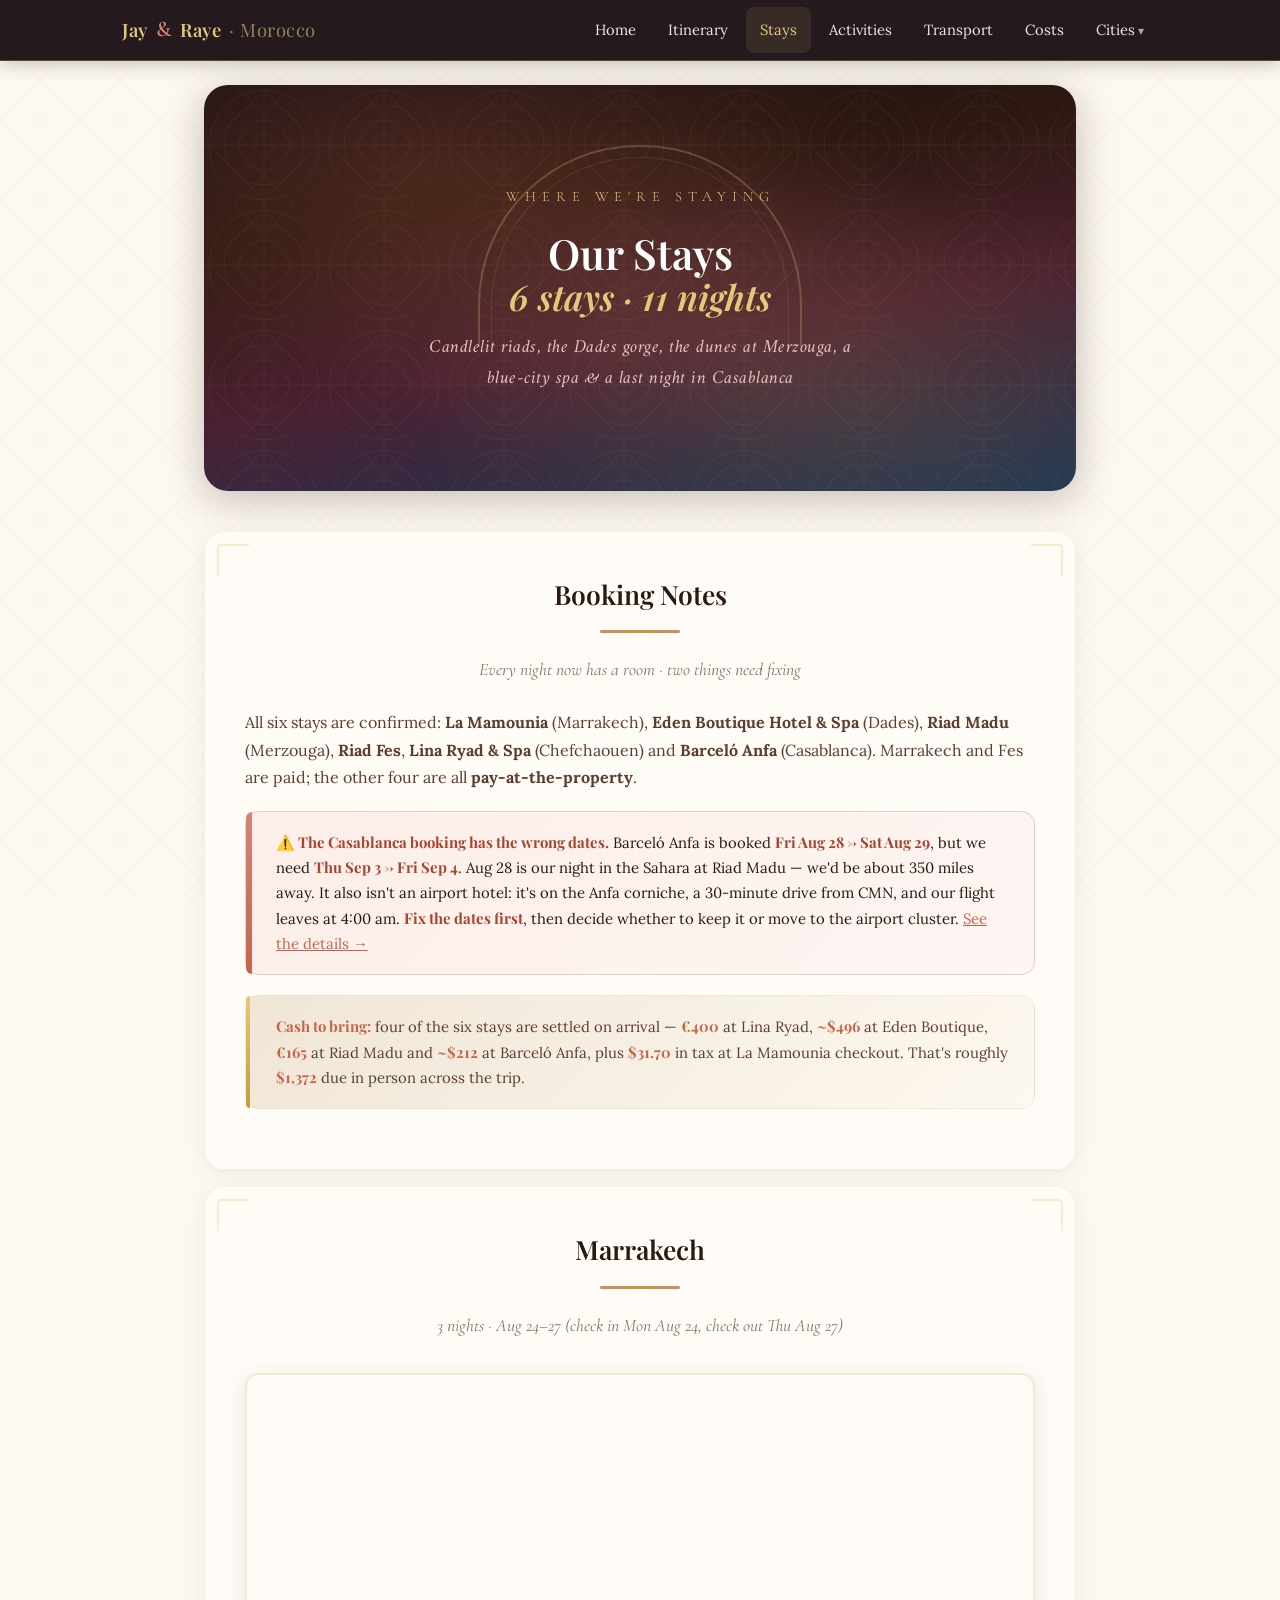
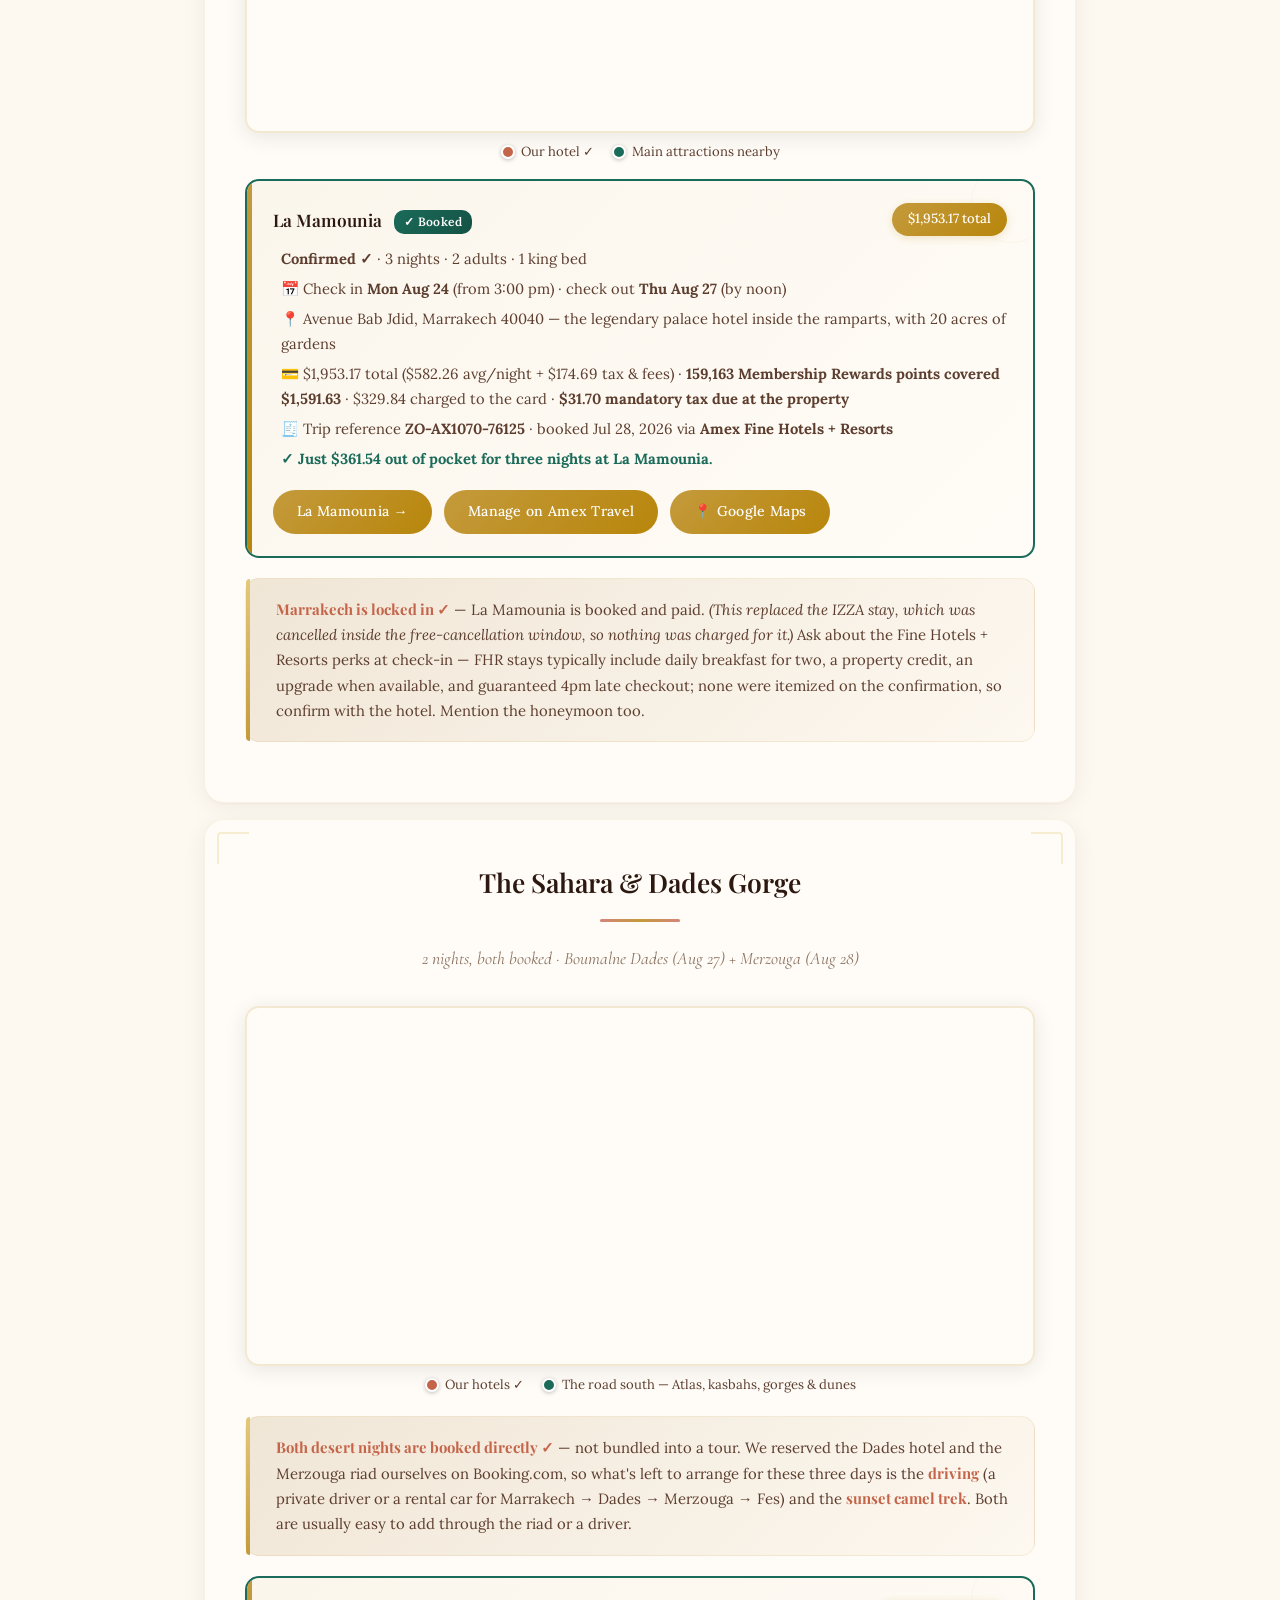
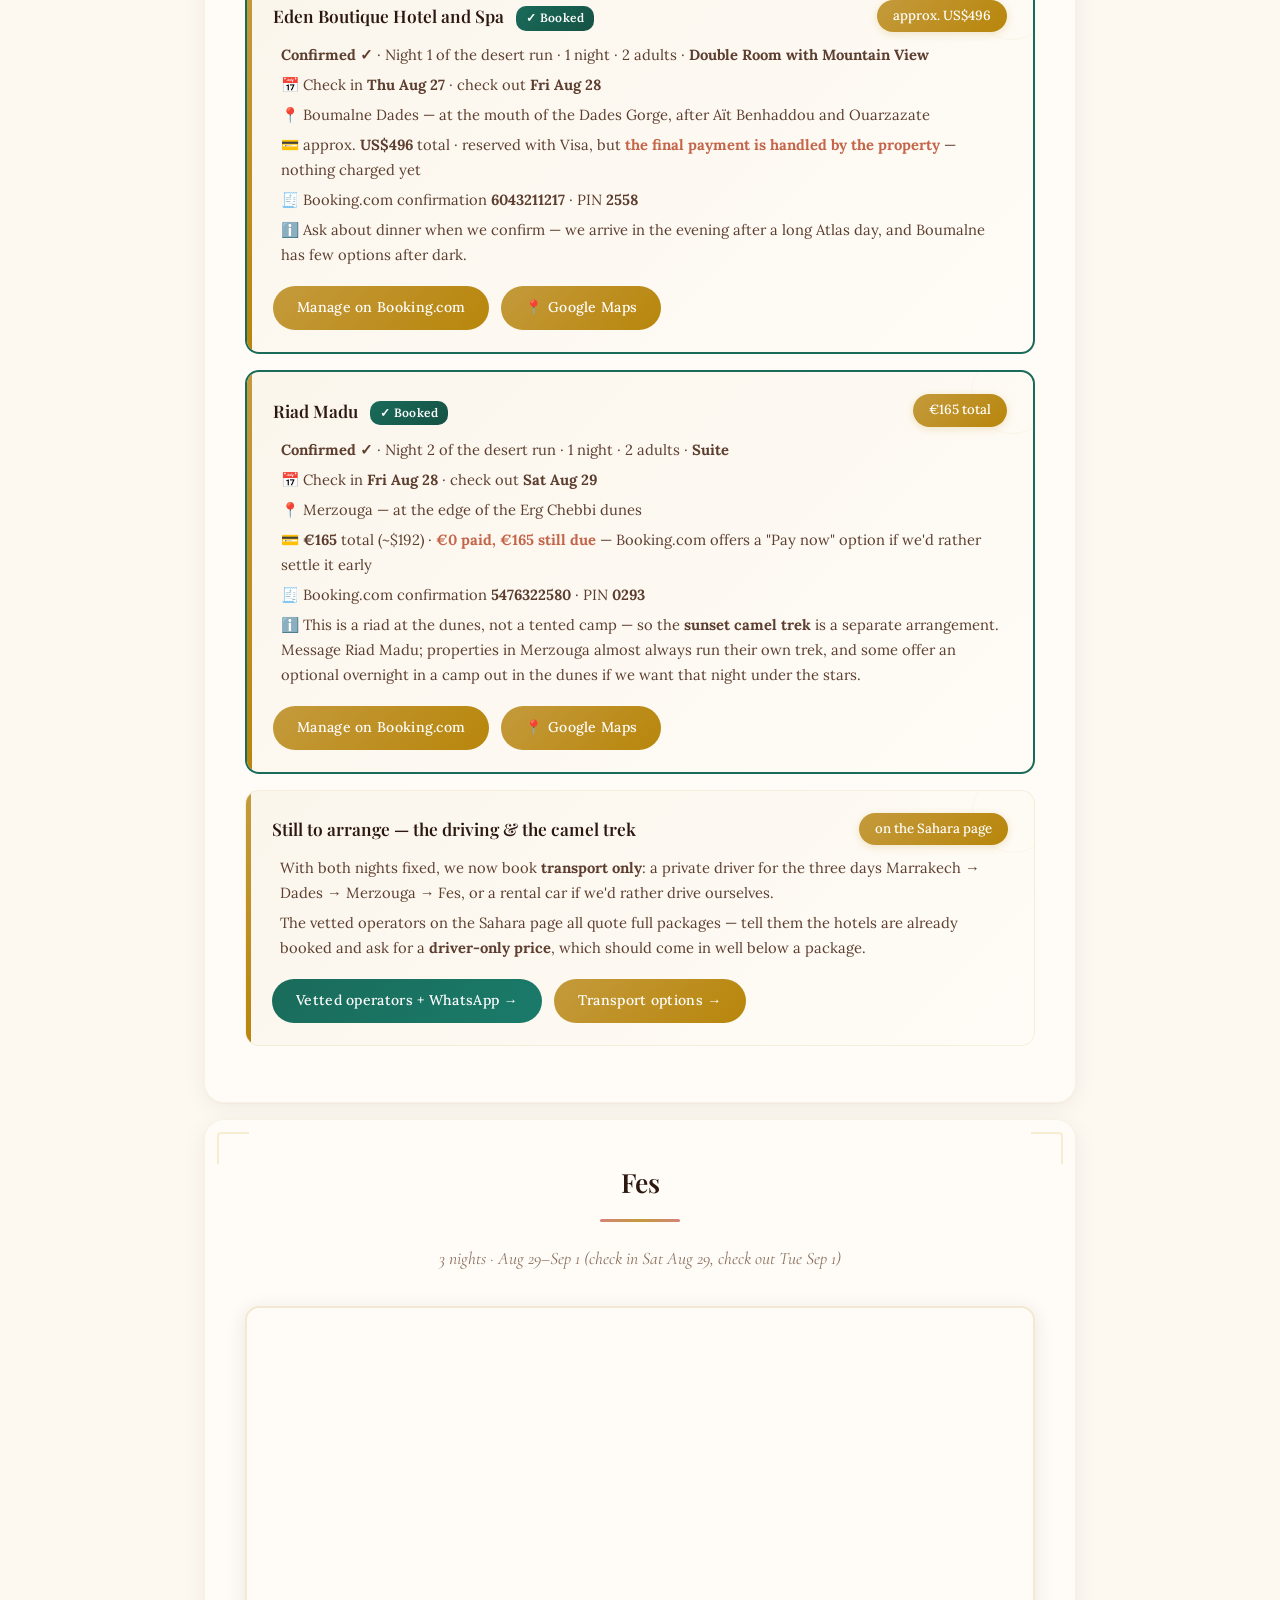
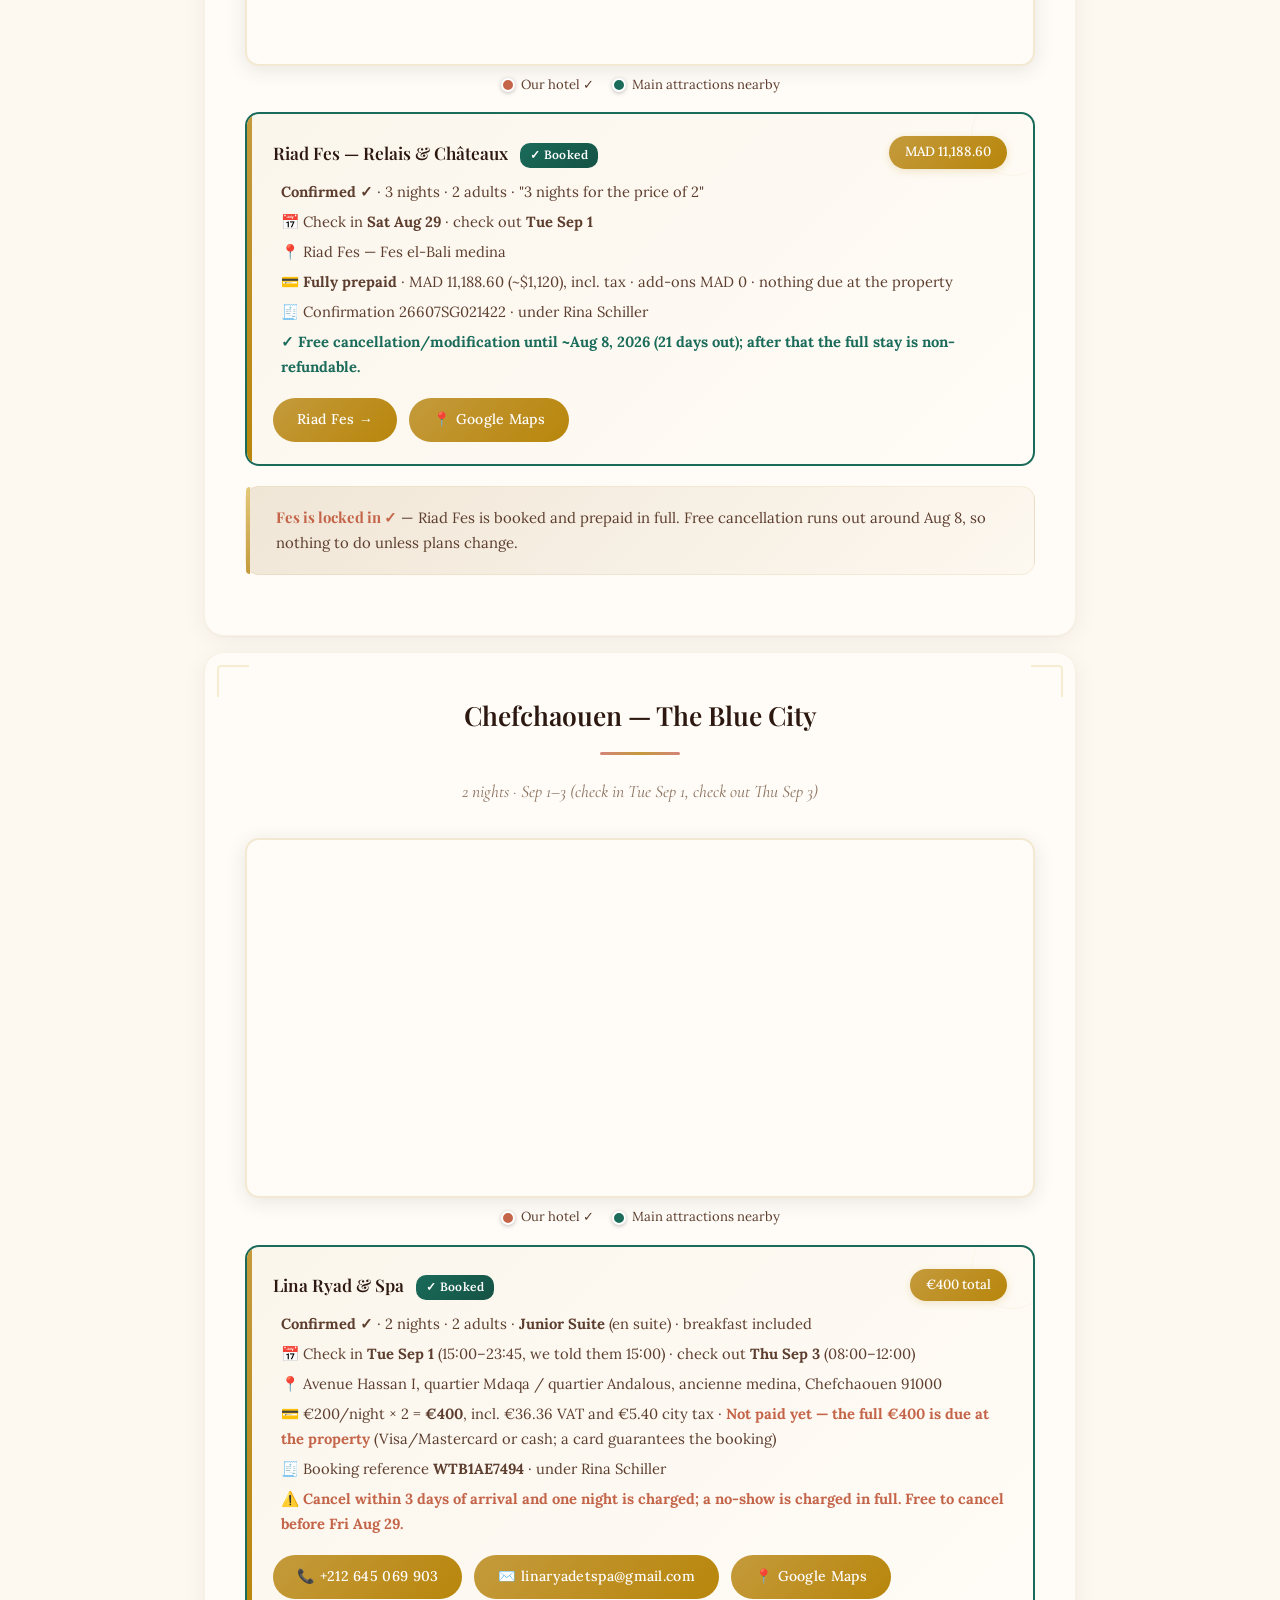
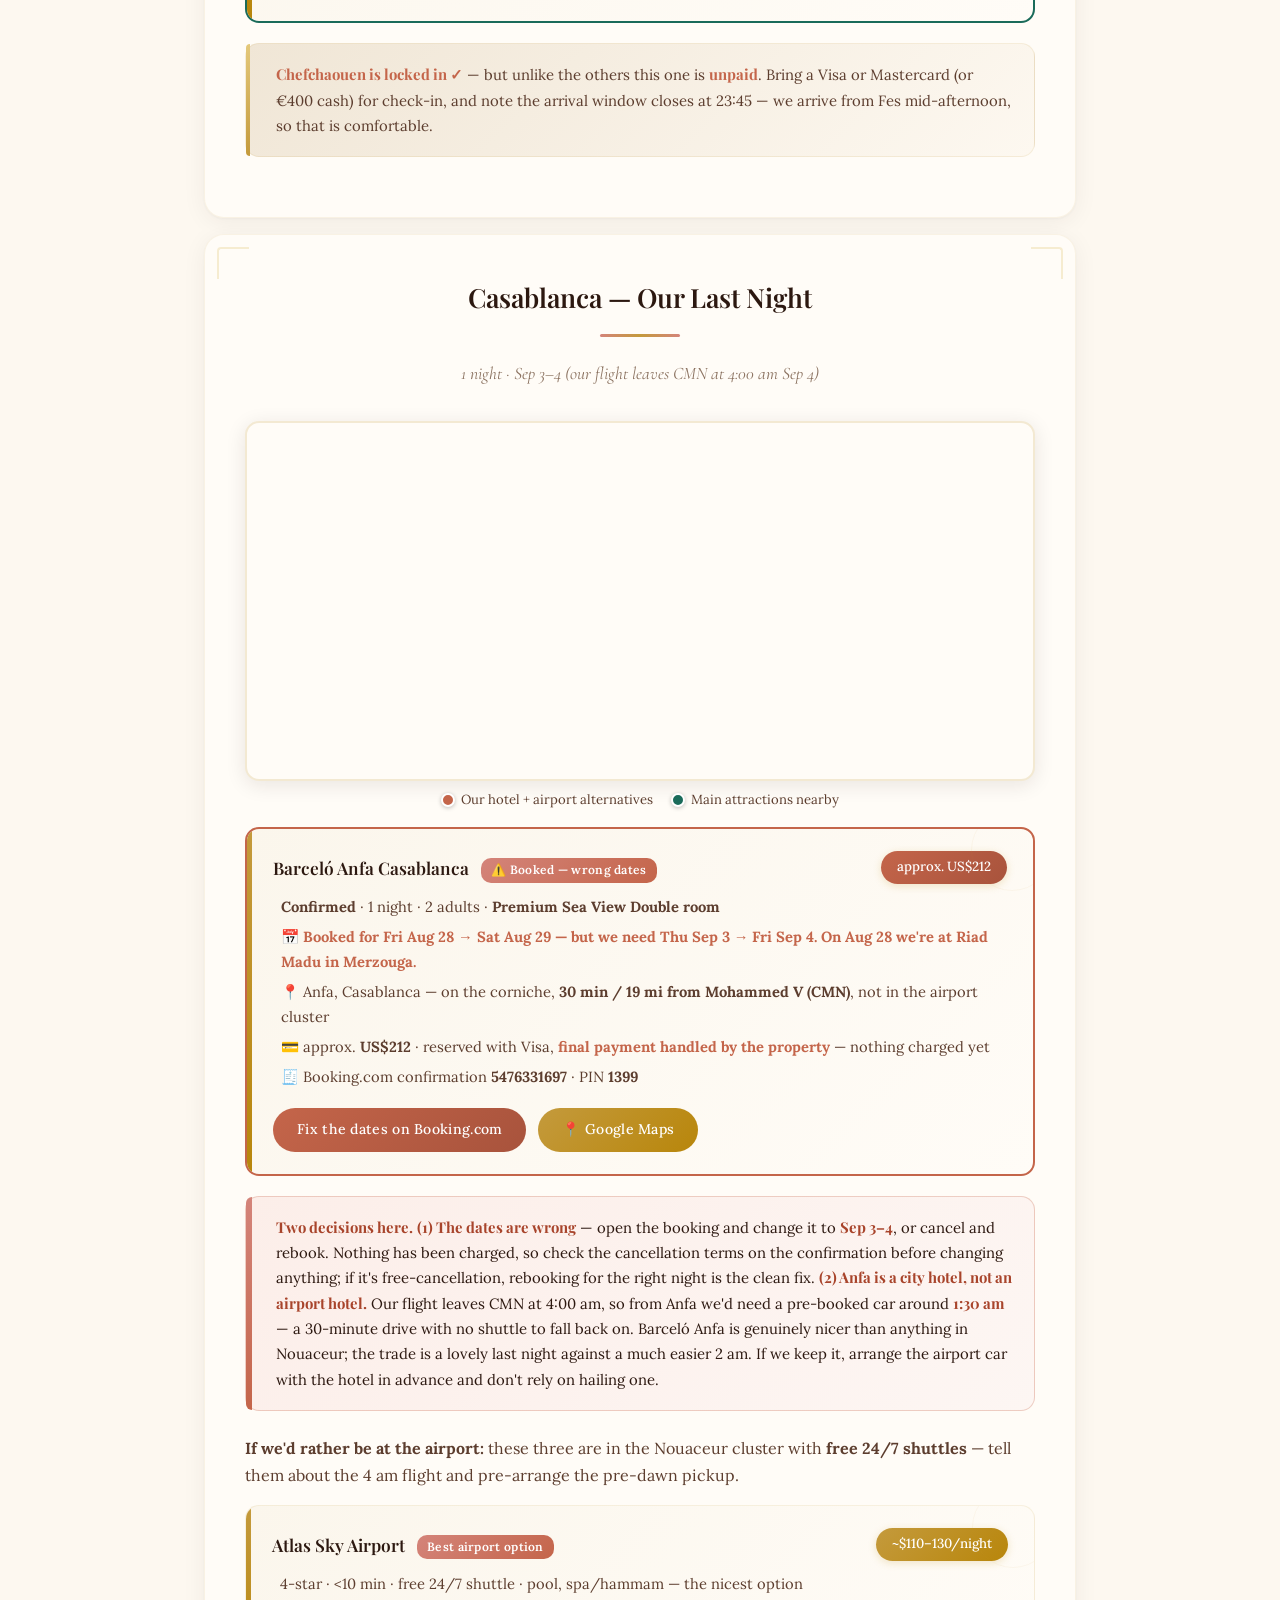
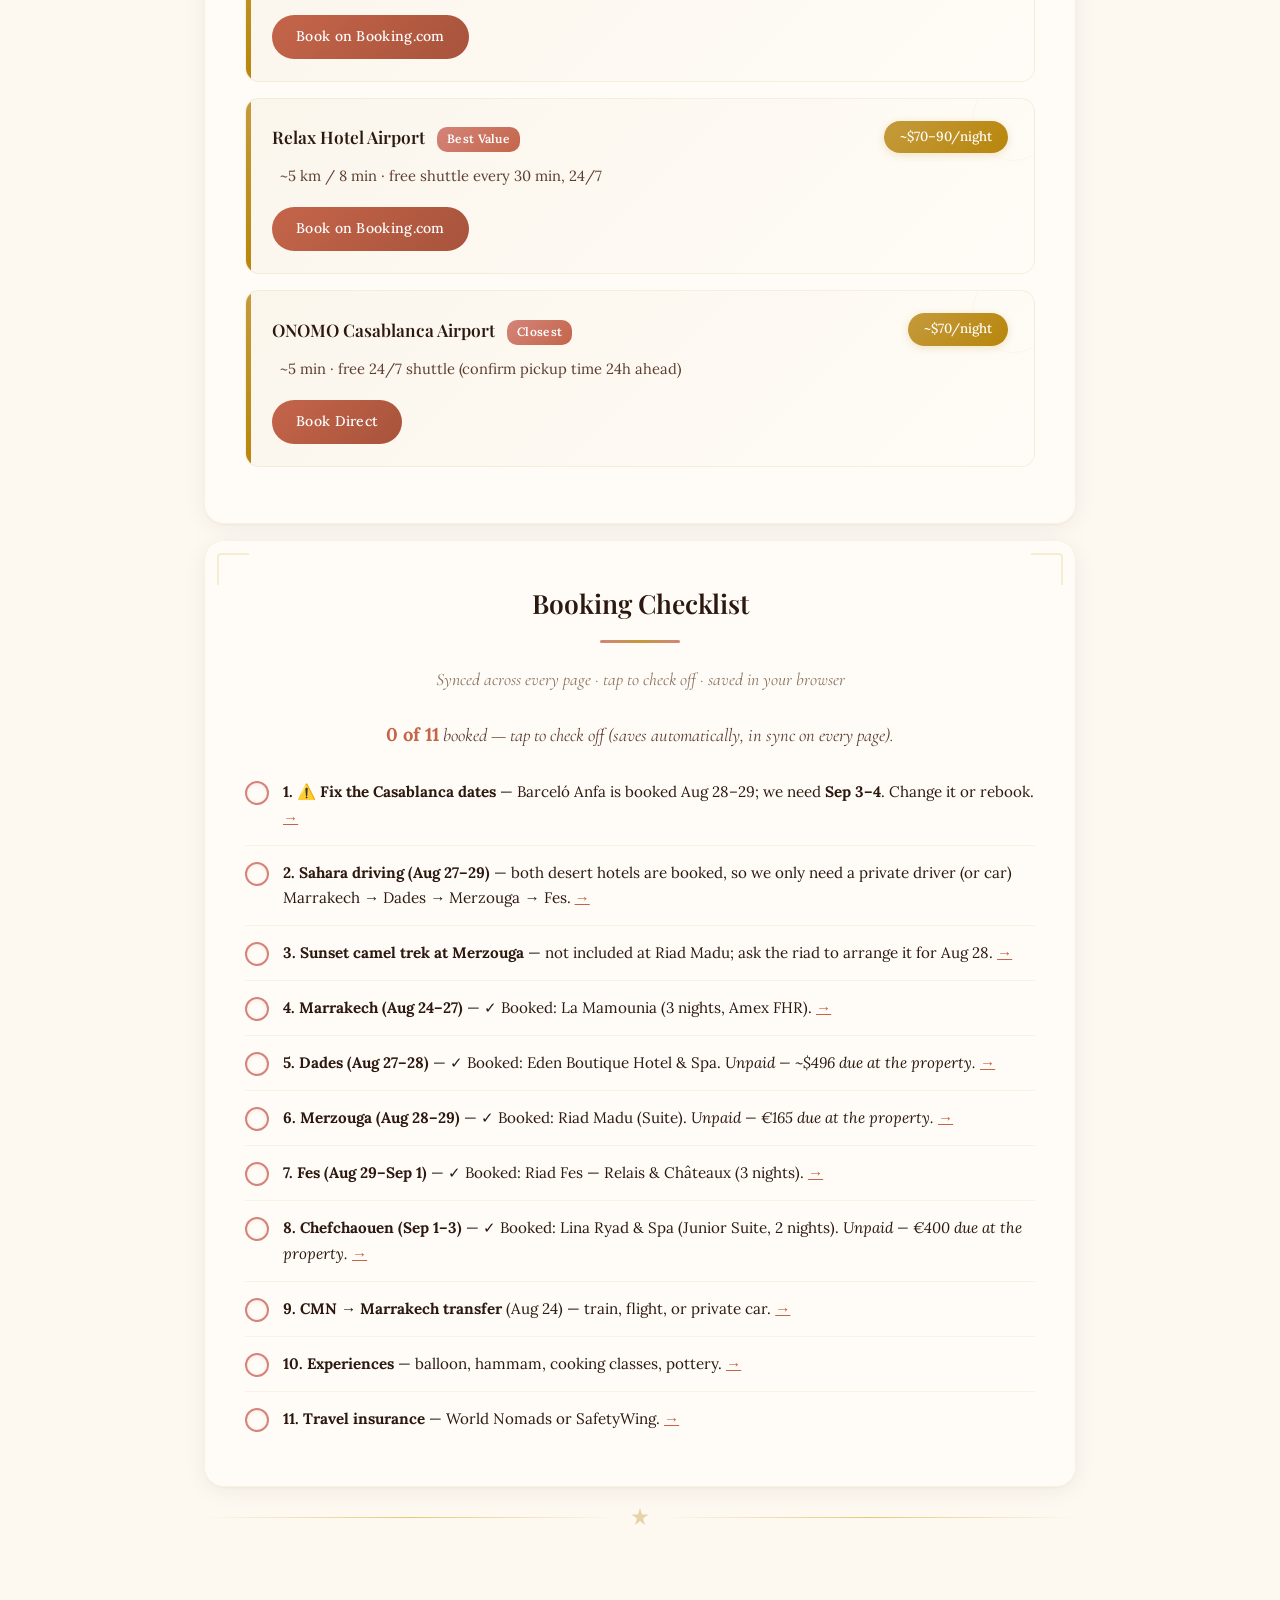
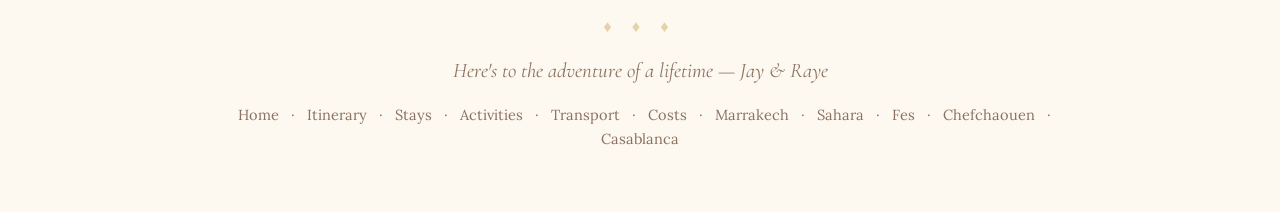
==== commit d2d3f8b0: "Add the three new Booking.com stays; flag the Casablanca date conflict Adds the confirmed bookings f" ====
--- a/accommodations.html
+++ b/accommodations.html
@@ -38,16 +38,19 @@
   <div class="hero-pattern"></div><div class="hero-glow"></div>
   <div class="hero-content"><div class="arch-frame">
     <div class="hero-eyebrow">Where We're Staying</div>
-    <h1 style="font-size:2.6em;">Our Stays<em>4 stops · 10 nights</em></h1>
-    <div class="hero-sub">Candlelit riads, a Sahara camp, a blue-city guesthouse & an airport hotel</div>
+    <h1 style="font-size:2.6em;">Our Stays<em>6 stays · 11 nights</em></h1>
+    <div class="hero-sub">Candlelit riads, the Dades gorge, the dunes at Merzouga, a blue-city spa & a last night in Casablanca</div>
   </div></div>
 </div>
 
 <div class="section">
   <h2>Booking Notes</h2>
-  <p class="section-subtitle">3 of 4 stops booked · only Casablanca left</p>
-  <p class="body"><strong>Marrakech (La Mamounia)</strong>, <strong>Fes (Riad Fes)</strong> and <strong>Chefchaouen (Lina Ryad &amp; Spa)</strong> are confirmed — those sections now show the booking only. Just the <strong>Casablanca</strong> airport hotel is still open, with three options to choose from.</p>
-  <div class="tip"><strong>Two things outstanding:</strong> (1) book the Casablanca airport hotel for Sep 3 — it needs a 24/7 shuttle for our 4 am flight; (2) Chefchaouen is booked but <strong>unpaid</strong> — &euro;400 is due at the property on arrival.</div>
+  <p class="section-subtitle">Every night now has a room &middot; two things need fixing</p>
+  <p class="body">All six stays are confirmed: <strong>La Mamounia</strong> (Marrakech), <strong>Eden Boutique Hotel &amp; Spa</strong> (Dades), <strong>Riad Madu</strong> (Merzouga), <strong>Riad Fes</strong>, <strong>Lina Ryad &amp; Spa</strong> (Chefchaouen) and <strong>Barceló Anfa</strong> (Casablanca). Marrakech and Fes are paid; the other four are all <strong>pay-at-the-property</strong>.</p>
+
+  <div class="tip alert"><strong>⚠️ The Casablanca booking has the wrong dates.</strong> Barceló Anfa is booked <strong>Fri Aug 28 → Sat Aug 29</strong>, but we need <strong>Thu Sep 3 → Fri Sep 4</strong>. Aug 28 is our night in the Sahara at Riad Madu — we'd be about 350 miles away. It also isn't an airport hotel: it's on the Anfa corniche, a 30-minute drive from CMN, and our flight leaves at 4:00 am. <strong>Fix the dates first</strong>, then decide whether to keep it or move to the airport cluster. <a href="#casablanca">See the details &rarr;</a></div>
+
+  <div class="tip"><strong>Cash to bring:</strong> four of the six stays are settled on arrival — <strong>&euro;400</strong> at Lina Ryad, <strong>~$496</strong> at Eden Boutique, <strong>&euro;165</strong> at Riad Madu and <strong>~$212</strong> at Barceló Anfa, plus <strong>$31.70</strong> in tax at La Mamounia checkout. That's roughly <strong>$1,372</strong> due in person across the trip.</div>
 </div>
 
 <!-- ═══ MARRAKECH ═══ -->
@@ -79,20 +82,48 @@
 <!-- ═══ SAHARA ═══ -->
 <div class="section" id="sahara">
   <h2>The Sahara & Dades Gorge</h2>
-  <p class="section-subtitle">2 nights inside the 3-day desert tour · Dades (Aug 27) + Merzouga camp (Aug 28)</p>
+  <p class="section-subtitle">2 nights, both booked · Boumalne Dades (Aug 27) + Merzouga (Aug 28)</p>
   <div class="photo-strip"><figure><img src="https://commons.wikimedia.org/wiki/Special:FilePath/Dunes-Merzouga-Erg_Chebi.JPG?width=800" alt="Luxury camps rise among the Erg Chebbi dunes" loading="lazy" onerror="this.closest('figure').style.display='none'"><figcaption>Luxury camps rise among the Erg Chebbi dunes</figcaption></figure></div>
   <div class="stay-map" id="staymap-sahara"></div>
-  <div class="map-legend"><span><span class="dot sight"></span> The road south — Atlas, kasbahs, gorges &amp; dunes</span></div>
-  <div class="tip"><strong>Not a separate hotel booking.</strong> Our two desert nights — the <strong>Dades Valley</strong> hotel (night 1) and the <strong>Erg Chebbi luxury camp</strong> (night 2) — come as part of <strong>one private 3-day tour</strong> from Marrakech to Fes: the driver, both stays, every stop and the camel trek in a single booking. We pick a private operator, confirm a named <strong>A/C tent</strong> for the late-August heat, and get the exact camp + Dades hotel names in writing before paying.</div>
-
-  <div class="booking-card" style="border:2px solid var(--teal);">
-    <div class="card-header"><span class="card-title">Book the desert as one private tour <span class="pick-label" style="background:linear-gradient(135deg,#1A6B5A,#155244);">Vetted picks</span></span><span class="card-price">on the Sahara page</span></div>
-    <div class="card-details">
-      <span>We've researched and shortlisted specific private operators and luxury A/C camps — <strong>Marrakech Desert Trips</strong>, <strong>Sahara Royal Resort</strong> and more — each with a day-by-day plan and a tap-to-WhatsApp number.</span>
-      <span>Message two or three, compare their A/C answer and named stays, then book — full details on the Sahara page.</span>
+  <div class="map-legend"><span><span class="dot hotel"></span> Our hotels ✓</span><span><span class="dot sight"></span> The road south — Atlas, kasbahs, gorges &amp; dunes</span></div>
+  <div class="tip"><strong>Both desert nights are booked directly ✓</strong> — not bundled into a tour. We reserved the Dades hotel and the Merzouga riad ourselves on Booking.com, so what's left to arrange for these three days is the <strong>driving</strong> (a private driver or a rental car for Marrakech → Dades → Merzouga → Fes) and the <strong>sunset camel trek</strong>. Both are usually easy to add through the riad or a driver.</div>
+
+  <div class="booking-card" style="border:2px solid var(--teal);">
+    <div class="card-header"><span class="card-title">Eden Boutique Hotel and Spa <span class="pick-label" style="background:linear-gradient(135deg,#1A6B5A,#155244);">✓ Booked</span></span><span class="card-price">approx. US$496</span></div>
+    <div class="card-details">
+      <span><strong>Confirmed ✓</strong> · Night 1 of the desert run · 1 night · 2 adults · <strong>Double Room with Mountain View</strong></span>
+      <span>📅 Check in <strong>Thu Aug 27</strong> · check out <strong>Fri Aug 28</strong></span>
+      <span>📍 Boumalne Dades — at the mouth of the Dades Gorge, after Aït Benhaddou and Ouarzazate</span>
+      <span>💳 approx. <strong>US$496</strong> total · reserved with Visa, but <strong style="color:var(--terracotta);">the final payment is handled by the property</strong> — nothing charged yet</span>
+      <span>🧾 Booking.com confirmation <strong>6043211217</strong> · PIN <strong>2558</strong></span>
+      <span>ℹ️ Ask about dinner when we confirm — we arrive in the evening after a long Atlas day, and Boumalne has few options after dark.</span>
+    </div>
+    <a href="https://secure.booking.com/mybooking.html" target="_blank" class="book-btn secondary">Manage on Booking.com</a>
+    <a href="https://www.google.com/maps/search/?api=1&amp;query=Eden+Boutique+Hotel+and+Spa+Boumalne+Dades" target="_blank" class="book-btn secondary">📍 Google Maps</a>
+  </div>
+
+  <div class="booking-card" style="border:2px solid var(--teal);">
+    <div class="card-header"><span class="card-title">Riad Madu <span class="pick-label" style="background:linear-gradient(135deg,#1A6B5A,#155244);">✓ Booked</span></span><span class="card-price">&euro;165 total</span></div>
+    <div class="card-details">
+      <span><strong>Confirmed ✓</strong> · Night 2 of the desert run · 1 night · 2 adults · <strong>Suite</strong></span>
+      <span>📅 Check in <strong>Fri Aug 28</strong> · check out <strong>Sat Aug 29</strong></span>
+      <span>📍 Merzouga — at the edge of the Erg Chebbi dunes</span>
+      <span>💳 <strong>&euro;165</strong> total (~$192) · <strong style="color:var(--terracotta);">&euro;0 paid, &euro;165 still due</strong> — Booking.com offers a "Pay now" option if we'd rather settle it early</span>
+      <span>🧾 Booking.com confirmation <strong>5476322580</strong> · PIN <strong>0293</strong></span>
+      <span>ℹ️ This is a riad at the dunes, not a tented camp — so the <strong>sunset camel trek</strong> is a separate arrangement. Message Riad Madu; properties in Merzouga almost always run their own trek, and some offer an optional overnight in a camp out in the dunes if we want that night under the stars.</span>
+    </div>
+    <a href="https://secure.booking.com/mybooking.html" target="_blank" class="book-btn secondary">Manage on Booking.com</a>
+    <a href="https://www.google.com/maps/search/?api=1&amp;query=Riad+Madu+Merzouga" target="_blank" class="book-btn secondary">📍 Google Maps</a>
+  </div>
+
+  <div class="booking-card">
+    <div class="card-header"><span class="card-title">Still to arrange — the driving &amp; the camel trek</span><span class="card-price">on the Sahara page</span></div>
+    <div class="card-details">
+      <span>With both nights fixed, we now book <strong>transport only</strong>: a private driver for the three days Marrakech → Dades → Merzouga → Fes, or a rental car if we'd rather drive ourselves.</span>
+      <span>The vetted operators on the Sahara page all quote full packages — tell them the hotels are already booked and ask for a <strong>driver-only price</strong>, which should come in well below a package.</span>
     </div>
     <a href="sahara.html#operators" class="book-btn green">Vetted operators + WhatsApp →</a>
-    <a href="sahara.html#how-to-book" class="book-btn secondary">How booking works →</a>
+    <a href="transport.html" class="book-btn secondary">Transport options →</a>
   </div>
 </div>
 
@@ -148,43 +179,40 @@
 
 <!-- ═══ CASABLANCA ═══ -->
 <div class="section" id="casablanca">
-  <h2>Casablanca — Airport Hotel</h2>
+  <h2>Casablanca — Our Last Night</h2>
   <p class="section-subtitle">1 night · Sep 3–4 (our flight leaves CMN at 4:00 am Sep 4)</p>
   <div class="photo-strip"><figure><img src="https://commons.wikimedia.org/wiki/Special:FilePath/Le_phare_d'El_Hank,_Casablanca,_Maroc.jpg?width=800" alt="Casablanca, near the airport for our 4am flight" loading="lazy" onerror="this.closest('figure').style.display='none'"><figcaption>Casablanca, near the airport for our 4am flight &mdash; see each listing for the property's own photos</figcaption></figure></div>
   <div class="stay-map" id="staymap-casablanca"></div>
-  <div class="map-legend"><span><span class="dot hotel"></span> Our hotel options</span><span><span class="dot sight"></span> Main attractions nearby</span></div>
-  <div class="tip"><strong>The shuttle is everything here.</strong> CMN is ~30 km south of the city — a 2 am taxi from town is a real risk — so all three below are a <strong>&lt;10-min airport shuttle</strong> away (none are walkable to the terminal). The catch: only <strong>Atlas Sky</strong> officially confirms a <strong>24/7</strong> shuttle. Before booking any of them, <strong>call and get the ~2 am Sep 4 pickup confirmed in writing.</strong></div>
-
-  <div class="booking-card" style="border:2px solid var(--teal);">
-    <div class="card-header"><span class="card-title">Atlas Sky Airport <span class="pick-label" style="background:linear-gradient(135deg,#1A6B5A,#155244);">★ Top pick</span></span><span class="card-price">~$110–150/night</span></div>
-    <div class="card-details">
-      <span>4-star · spa + indoor &amp; outdoor pools · restaurant · 24h reception — the most honeymoon-comfortable of the airport cluster.</span>
-      <span>🚐 <strong>Free shuttle, officially 24/7</strong> — every 30 min to/from Terminal 2, ~10 min away. The only one of the three whose own site (and the airport authority) confirms round-the-clock service.</span>
-      <span>📞 Call to lock the ~2 am pickup for Sep 4 before you book: <strong>+212 529 003 002</strong></span>
-    </div>
-    <a href="tel:+212529003002" class="book-btn green">📞 +212 529 003 002</a>
-    <a href="https://www.booking.com/hotel/ma/sky-casa-airport.html?checkin=2026-09-03&checkout=2026-09-04&group_adults=2" target="_blank" class="book-btn secondary">Book on Booking.com</a>
-  </div>
-
-  <div class="booking-card">
-    <div class="card-header"><span class="card-title">ONOMO Casablanca Airport <span class="pick-label">Closest</span></span><span class="card-price">~$60–80/night</span></div>
-    <div class="card-details">
-      <span>Modern design hotel · ~1.6 km (its site says "2 mins") — the closest of the cluster · restaurant, bar, gym. Comfortable, but more business than romantic.</span>
-      <span>🚐 Free shuttle + 24h front desk, but the official site doesn't publish shuttle hours — confirm the 2 am run.</span>
-    </div>
-    <a href="tel:+212520001100" class="book-btn green">📞 +212 520 001 100</a>
-    <a href="https://www.onomohotels.com/en/hotel/onomo-hotel-casablanca-airport-nouaceur/" target="_blank" class="book-btn secondary">Book Direct</a>
-  </div>
-
-  <div class="booking-card">
-    <div class="card-header"><span class="card-title">Relax Hotel Airport <span class="pick-label">Best value</span></span><span class="card-price">~$70–90/night</span></div>
-    <div class="card-details">
-      <span>3-star · outdoor pool · 24/7 multilingual staff · &lt;10 min away. Functional, not especially romantic.</span>
-      <span>🚐 Free shuttle every 30 min both ways; the official page doesn't state 24-hour — confirm the 2 am run.</span>
-      <span>ℹ️ No direct number on the official site — get it via <a href="https://myrelaxhotels.com/en/contact" target="_blank">myrelaxhotels.com/contact</a> when you enquire.</span>
-    </div>
-    <a href="https://www.booking.com/hotel/ma/relax-casa-airport.html?checkin=2026-09-03&checkout=2026-09-04&group_adults=2" target="_blank" class="book-btn secondary">Book on Booking.com</a>
-  </div>
+  <div class="map-legend"><span><span class="dot hotel"></span> Our hotel + airport alternatives</span><span><span class="dot sight"></span> Main attractions nearby</span></div>
+
+  <div class="booking-card" style="border:2px solid var(--terracotta);">
+    <div class="card-header"><span class="card-title">Barceló Anfa Casablanca <span class="pick-label">⚠️ Booked — wrong dates</span></span><span class="card-price" style="background:linear-gradient(135deg,#C4654A,#A8533C);">approx. US$212</span></div>
+    <div class="card-details">
+      <span><strong>Confirmed</strong> · 1 night · 2 adults · <strong>Premium Sea View Double room</strong></span>
+      <span style="color:var(--terracotta); font-weight:700;">📅 Booked for <strong>Fri Aug 28 → Sat Aug 29</strong> — but we need <strong>Thu Sep 3 → Fri Sep 4</strong>. On Aug 28 we're at Riad Madu in Merzouga.</span>
+      <span>📍 Anfa, Casablanca — on the corniche, <strong>30 min / 19 mi from Mohammed V (CMN)</strong>, not in the airport cluster</span>
+      <span>💳 approx. <strong>US$212</strong> · reserved with Visa, <strong style="color:var(--terracotta);">final payment handled by the property</strong> — nothing charged yet</span>
+      <span>🧾 Booking.com confirmation <strong>5476331697</strong> · PIN <strong>1399</strong></span>
+    </div>
+    <a href="https://secure.booking.com/mybooking.html" target="_blank" class="book-btn primary">Fix the dates on Booking.com</a>
+    <a href="https://www.google.com/maps/search/?api=1&amp;query=Barcelo+Anfa+Casablanca" target="_blank" class="book-btn secondary">📍 Google Maps</a>
+  </div>
+
+  <div class="tip alert"><strong>Two decisions here.</strong> <strong>(1) The dates are wrong</strong> — open the booking and change it to <strong>Sep 3–4</strong>, or cancel and rebook. Nothing has been charged, so check the cancellation terms on the confirmation before changing anything; if it's free-cancellation, rebooking for the right night is the clean fix. <strong>(2) Anfa is a city hotel, not an airport hotel.</strong> Our flight leaves CMN at 4:00 am, so from Anfa we'd need a pre-booked car around <strong>1:30 am</strong> — a 30-minute drive with no shuttle to fall back on. Barceló Anfa is genuinely nicer than anything in Nouaceur; the trade is a lovely last night against a much easier 2 am. If we keep it, arrange the airport car with the hotel in advance and don't rely on hailing one.</div>
+
+  <p class="body" style="margin-top:24px;"><strong>If we'd rather be at the airport:</strong> these three are in the Nouaceur cluster with <strong>free 24/7 shuttles</strong> — tell them about the 4 am flight and pre-arrange the pre-dawn pickup.</p>
+
+  <div class="booking-card"><div class="card-header"><span class="card-title">Atlas Sky Airport <span class="pick-label">Best airport option</span></span><span class="card-price">~$110–130/night</span></div>
+    <div class="card-details"><span>4-star · &lt;10 min · free 24/7 shuttle · pool, spa/hammam — the nicest option</span></div>
+    <a href="https://www.booking.com/hotel/ma/sky-casa-airport.html?checkin=2026-09-03&checkout=2026-09-04&group_adults=2" target="_blank" class="book-btn primary">Book on Booking.com</a></div>
+
+  <div class="booking-card"><div class="card-header"><span class="card-title">Relax Hotel Airport <span class="pick-label">Best Value</span></span><span class="card-price">~$70–90/night</span></div>
+    <div class="card-details"><span>~5 km / 8 min · free shuttle every 30 min, 24/7</span></div>
+    <a href="https://www.booking.com/hotel/ma/relax-casa-airport.html?checkin=2026-09-03&checkout=2026-09-04&group_adults=2" target="_blank" class="book-btn primary">Book on Booking.com</a></div>
+
+  <div class="booking-card"><div class="card-header"><span class="card-title">ONOMO Casablanca Airport <span class="pick-label">Closest</span></span><span class="card-price">~$70/night</span></div>
+    <div class="card-details"><span>~5 min · free 24/7 shuttle (confirm pickup time 24h ahead)</span></div>
+    <a href="https://www.onomohotels.com/en/hotel/onomo-hotel-casablanca-airport-nouaceur/" target="_blank" class="book-btn primary">Book Direct</a></div>
 </div>
 
 <div class="section">
@@ -211,19 +239,19 @@
   if(!window.L) return;
   const DATA={
     marrakech:{center:[31.628,-7.990],zoom:14,
-      hotels:[["La Mamounia",31.6225,-7.9977]],
+      hotels:[["La Mamounia",31.6225,-7.9977,"Booked ✓"]],
       sights:[["Jemaa el-Fnaa",31.6258,-7.9891],["Koutoubia Mosque",31.6238,-7.9933],["Bahia Palace",31.6216,-7.9831],["Ben Youssef Madrasa",31.6322,-7.9866],["Saadian Tombs",31.6178,-7.9890],["Jardin Majorelle",31.6417,-8.0033],["Mellah & Lazama Synagogue",31.6209,-7.9810]]},
     sahara:{center:[31.25,-5.45],zoom:7,
-      hotels:[],
-      sights:[["Erg Chebbi Dunes",31.1000,-3.9700],["Merzouga",31.0992,-4.0114],["Dades Gorge",31.5500,-5.9300],["Todra Gorge",31.5900,-5.6000],["Aït Benhaddou",31.0472,-7.1299],["Ouarzazate",30.9189,-6.8936]]},
+      hotels:[["Eden Boutique Hotel and Spa — Boumalne Dades",31.3667,-5.9667,"Night 1 · Booked ✓"],["Riad Madu — Merzouga",31.0992,-4.0114,"Night 2 · Booked ✓"]],
+      sights:[["Erg Chebbi Dunes",31.1000,-3.9700],["Dades Gorge",31.5500,-5.9300],["Todra Gorge",31.5900,-5.6000],["Aït Benhaddou",31.0472,-7.1299],["Ouarzazate",30.9189,-6.8936]]},
     fes:{center:[34.064,-4.979],zoom:14,
-      hotels:[["Riad Fes — Relais & Châteaux",34.0664,-4.9745]],
+      hotels:[["Riad Fes — Relais & Châteaux",34.0664,-4.9745,"Booked ✓"]],
       sights:[["Chouara Tanneries",34.0656,-4.9706],["Al-Qarawiyyin",34.0648,-4.9735],["Bou Inania Madrasa",34.0626,-4.9818],["Bab Boujloud (Blue Gate)",34.0617,-4.9836],["Merenid Tombs",34.0719,-4.9762],["Ibn Danan Synagogue & Mellah",34.0553,-4.9905]]},
     chefchaouen:{center:[35.170,-5.262],zoom:15,
-      hotels:[["Lina Ryad & Spa",35.1692,-5.2660]],
+      hotels:[["Lina Ryad & Spa",35.1692,-5.2660,"Booked ✓"]],
       sights:[["Plaza Uta el-Hammam & Kasbah",35.1688,-5.2636],["Spanish Mosque viewpoint",35.1717,-5.2566],["Ras el-Maa",35.1726,-5.2599],["Bab el-Ain",35.1690,-5.2668]]},
     casablanca:{center:[33.49,-7.62],zoom:11,
-      hotels:[["Atlas Sky Airport",33.3719,-7.5850],["Relax Hotel Airport",33.3897,-7.5530],["ONOMO Airport",33.3725,-7.5836]],
+      hotels:[["Barceló Anfa Casablanca",33.5940,-7.6520,"Booked — dates need fixing"],["Atlas Sky Airport",33.3719,-7.5850,"Airport alternative"],["Relax Hotel Airport",33.3897,-7.5530,"Airport alternative"],["ONOMO Airport",33.3725,-7.5836,"Airport alternative"]],
       sights:[["Mohammed V Airport (CMN)",33.3675,-7.5899],["Hassan II Mosque",33.6083,-7.6325],["Corniche (Ain Diab)",33.6047,-7.6900],["Mohammed V Square",33.5928,-7.6192],["Museum of Moroccan Judaism",33.5650,-7.6370]]}
   };
   function marker(kind,label,idx){
@@ -235,8 +263,7 @@
     const map=L.map(el,{scrollWheelZoom:false}).setView(d.center,d.zoom);
     L.tileLayer('https://{s}.basemaps.cartocdn.com/rastertiles/voyager/{z}/{x}/{y}{r}.png',{attribution:'&copy; OSM &copy; CARTO',maxZoom:18}).addTo(map);
     const all=[];
-    const bookedCity = (city==='marrakech'||city==='fes'||city==='chefchaouen');
-    d.hotels.forEach(function(h,i){const m=L.marker([h[1],h[2]],{icon:marker('hotel','',i)}).addTo(map);m.bindPopup('<div class="stay-popup"><h4>'+h[0]+'</h4><div class="sp-tag">'+(bookedCity?'Booked ✓':'Hotel option '+(i+1))+'</div></div>');all.push(m);});
+    d.hotels.forEach(function(h,i){const m=L.marker([h[1],h[2]],{icon:marker('hotel','',i)}).addTo(map);m.bindPopup('<div class="stay-popup"><h4>'+h[0]+'</h4><div class="sp-tag">'+(h[3]||('Hotel option '+(i+1)))+'</div></div>');all.push(m);});
     d.sights.forEach(function(t){const m=L.marker([t[1],t[2]],{icon:marker('sight','')}).addTo(map);m.bindPopup('<div class="stay-popup"><h4>'+t[0]+'</h4><div class="sp-tag sight">Attraction</div></div>');all.push(m);});
     try{ if(city!=='sahara'&&city!=='casablanca'){ map.fitBounds(new L.featureGroup(all).getBounds().pad(0.2)); } }catch(e){}
   });
--- a/styles.css
+++ b/styles.css
@@ -289,6 +289,10 @@
 .tip.jewish::before { background: linear-gradient(180deg, #5B86C4, var(--deep-blue)); }
 .tip.jewish strong { color: var(--deep-blue); }
 
+.tip.alert { background: linear-gradient(135deg, #FCEEE9, #FDF6F3); border-color: rgba(196,101,74,0.28); color: var(--text-dark); }
+.tip.alert::before { background: linear-gradient(180deg, var(--rose), var(--terracotta)); width: 6px; }
+.tip.alert strong { color: #A8442B; }
+
 /* ════════════════ LABELS ════════════════ */
 .night-label { display: inline-block; background: linear-gradient(135deg, var(--terracotta), var(--rose)); color: white; font-family: 'Lora', serif; font-size: 0.58em; font-style: normal; padding: 3px 12px; border-radius: 12px; margin-left: 10px; vertical-align: middle; letter-spacing: 0.5px; box-shadow: 0 2px 6px rgba(196,101,74,0.2); }
 .pick-label { display: inline-block; background: linear-gradient(135deg, var(--rose), var(--terracotta)); color: white; font-family: 'Lora', serif; font-size: 0.7em; padding: 2px 10px; border-radius: 10px; margin-left: 8px; vertical-align: middle; letter-spacing: 0.3px; }
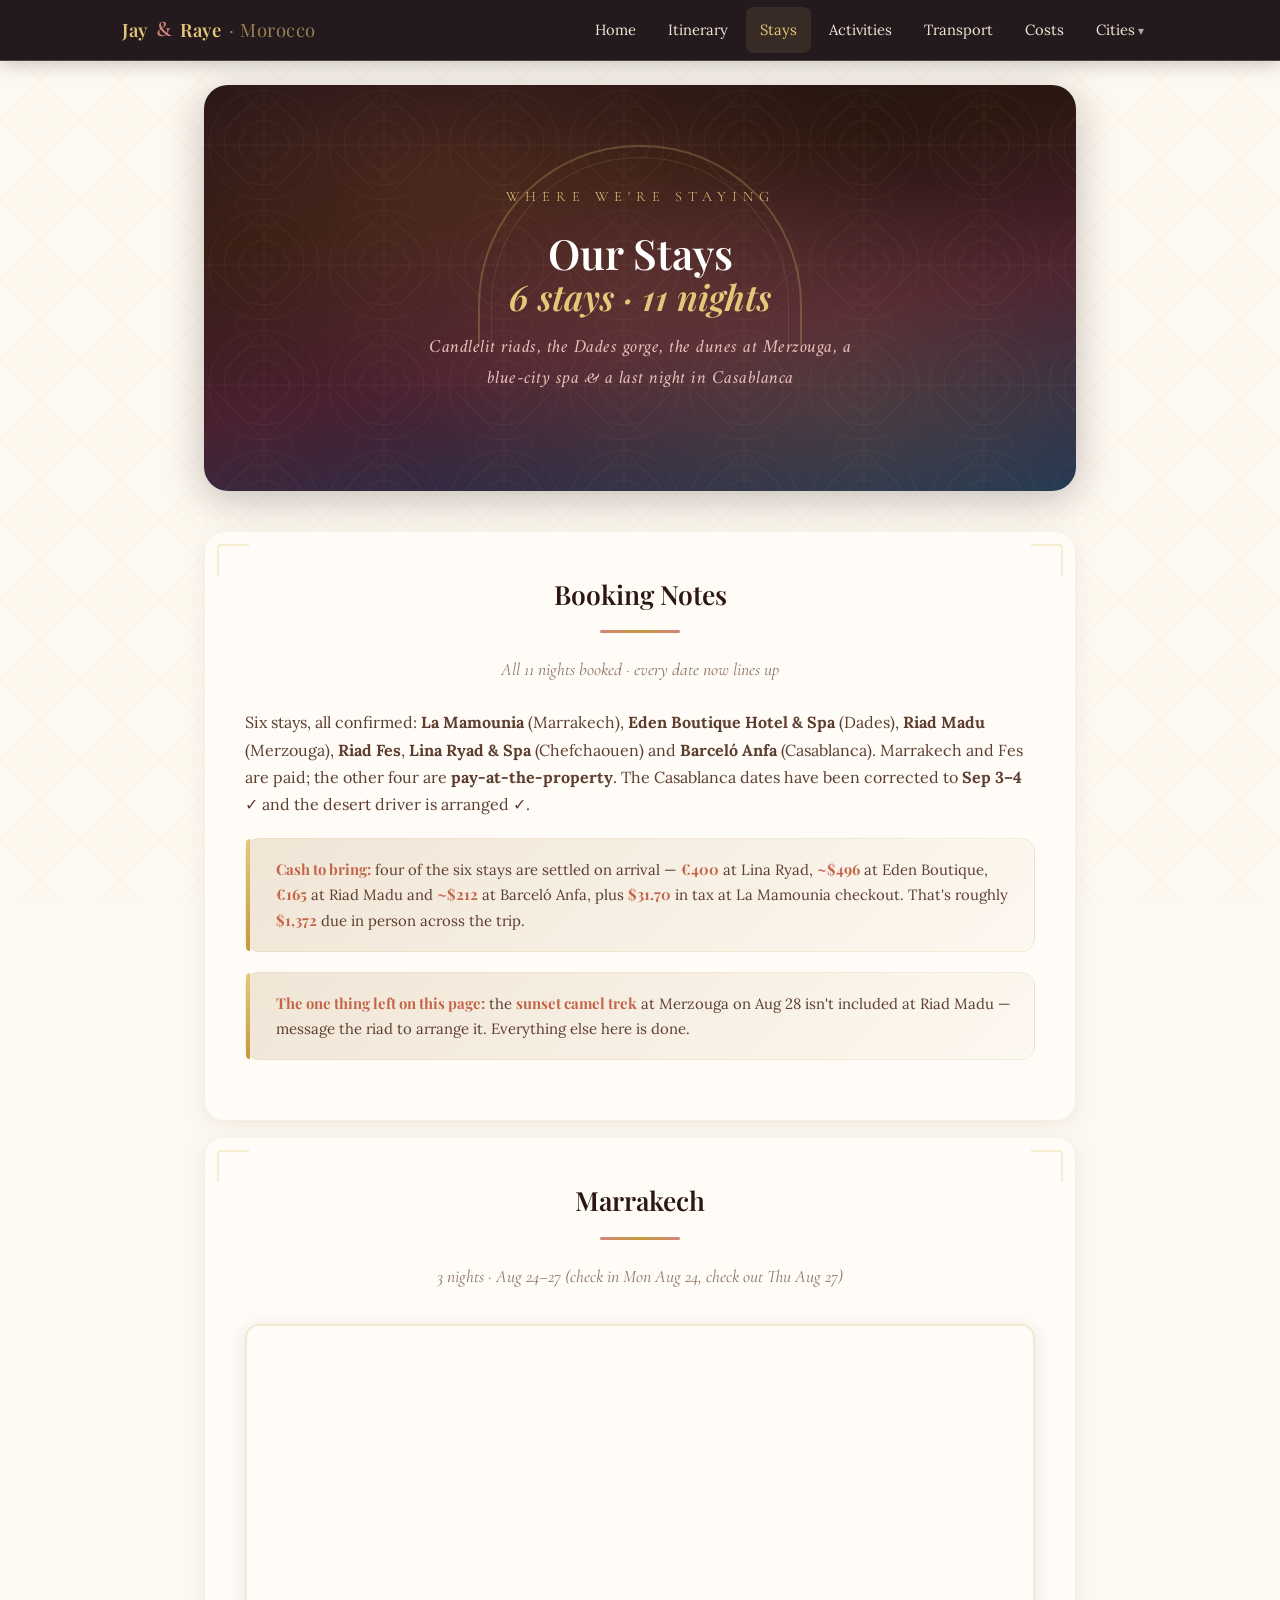
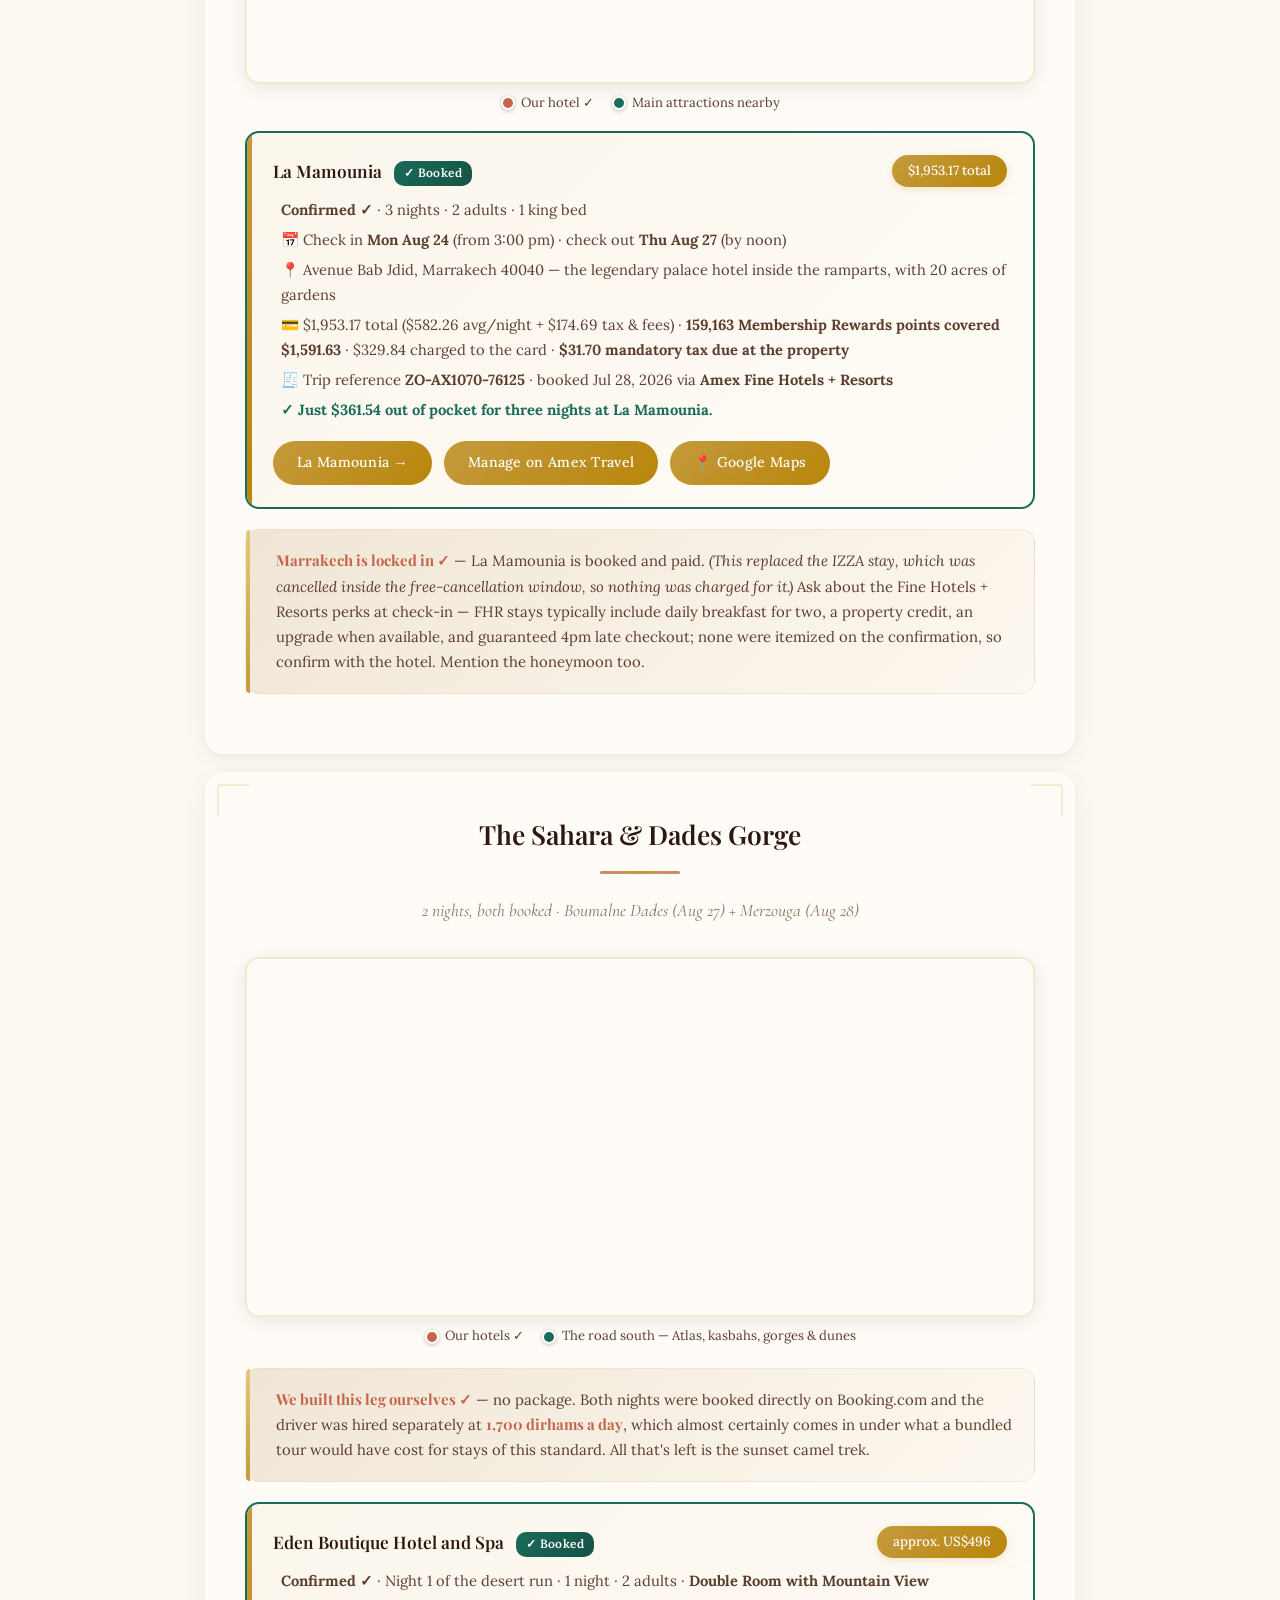
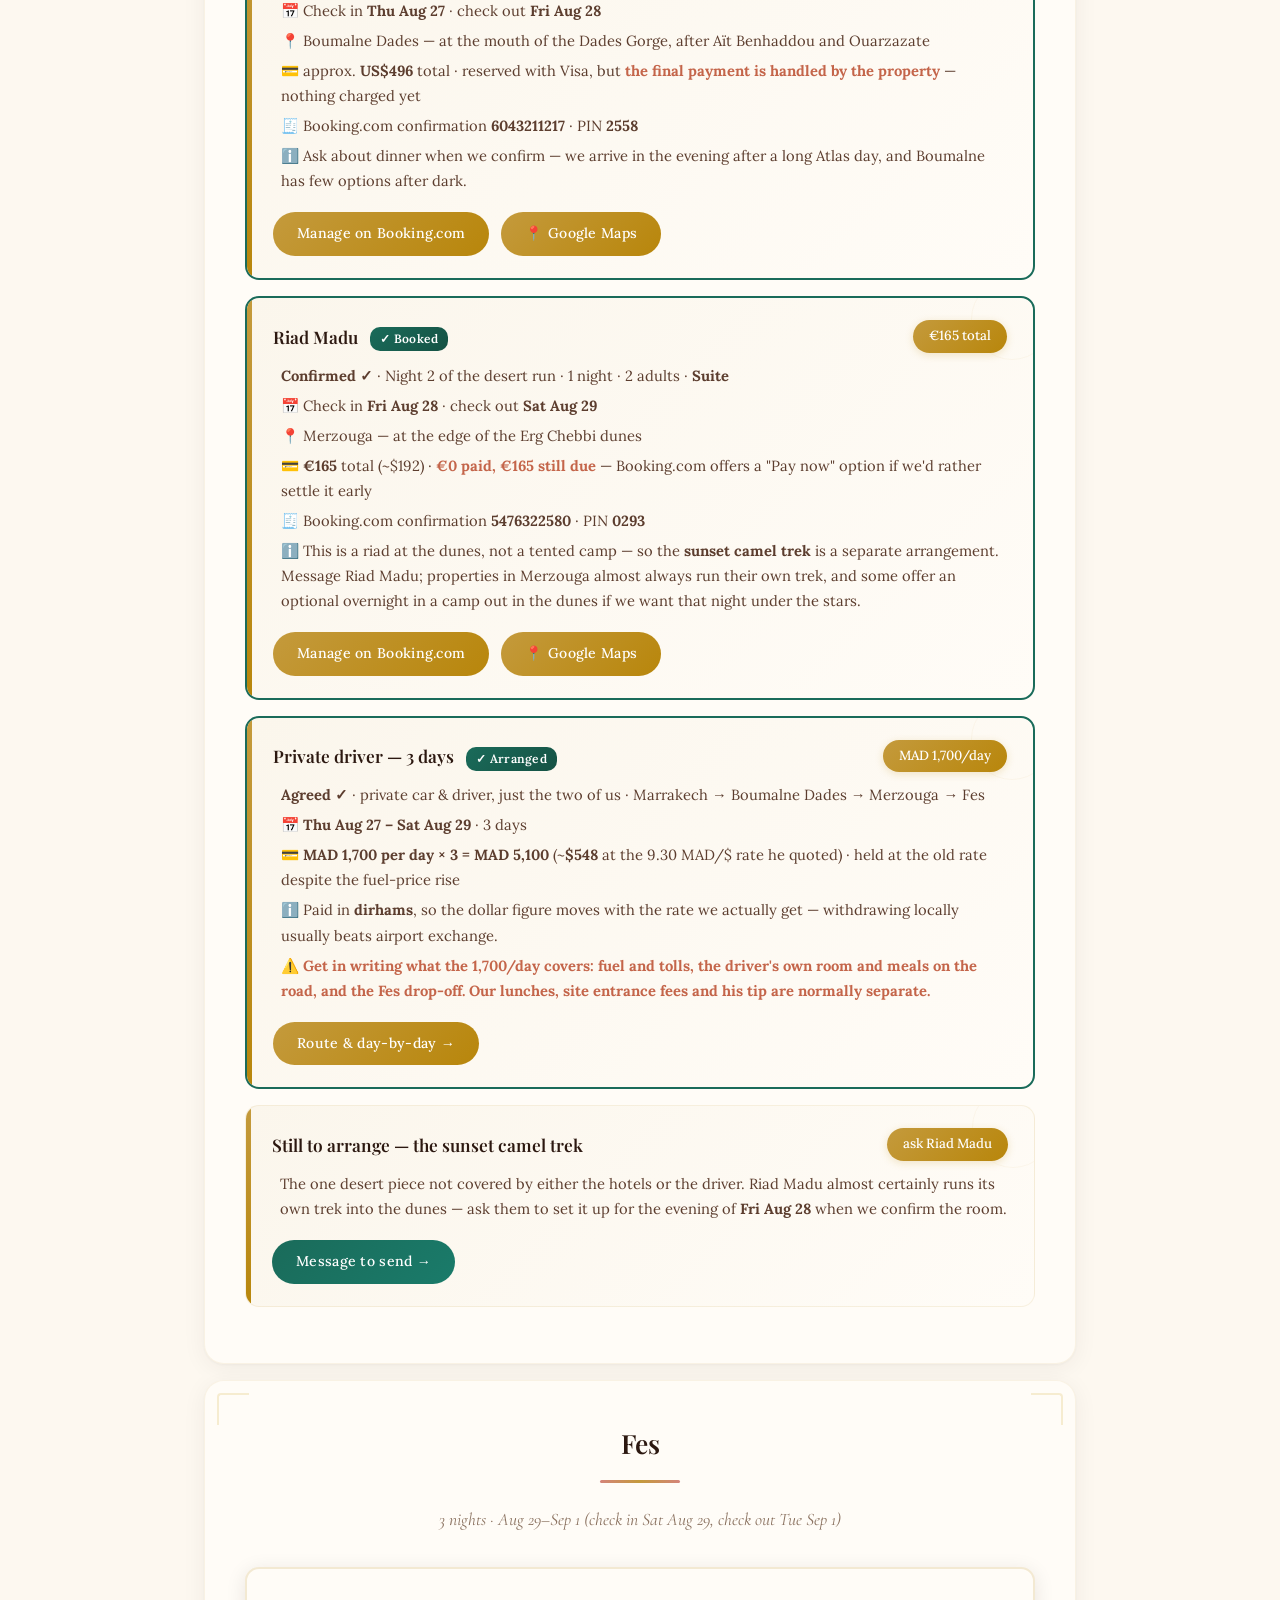
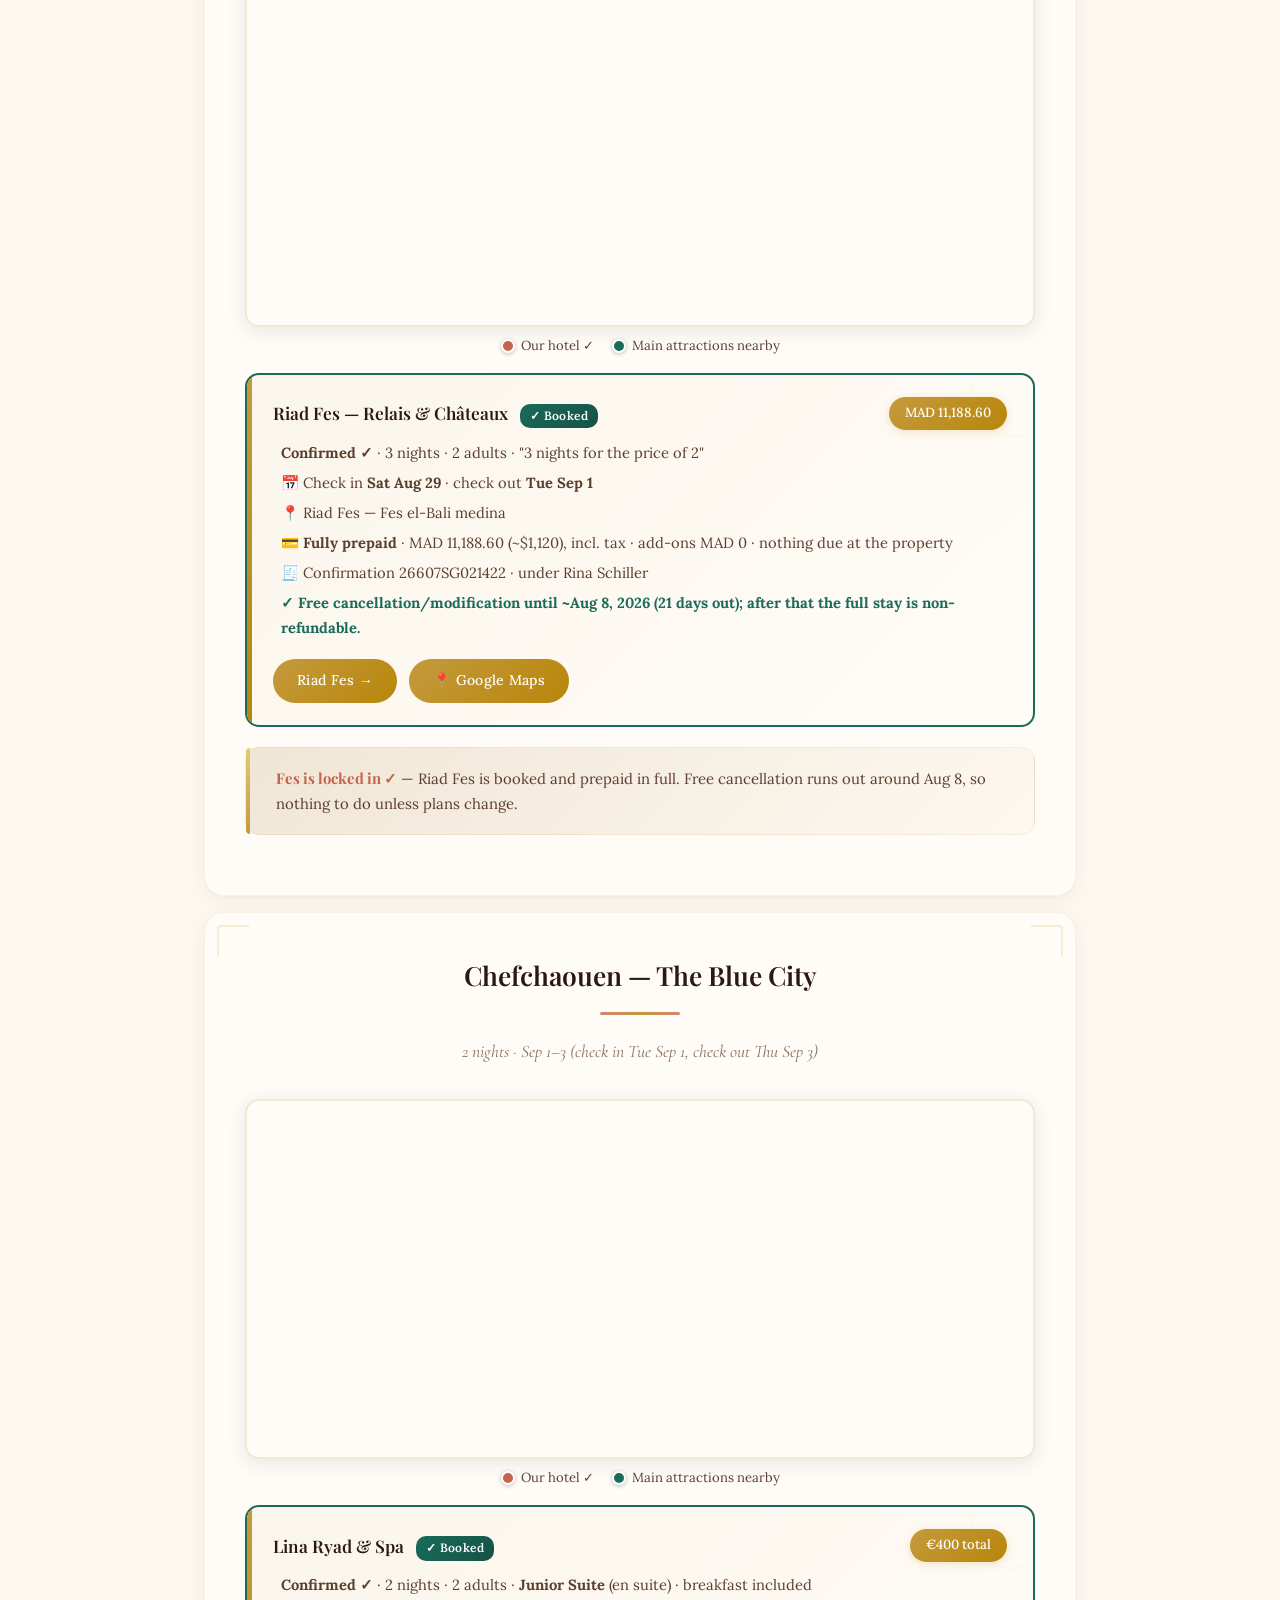
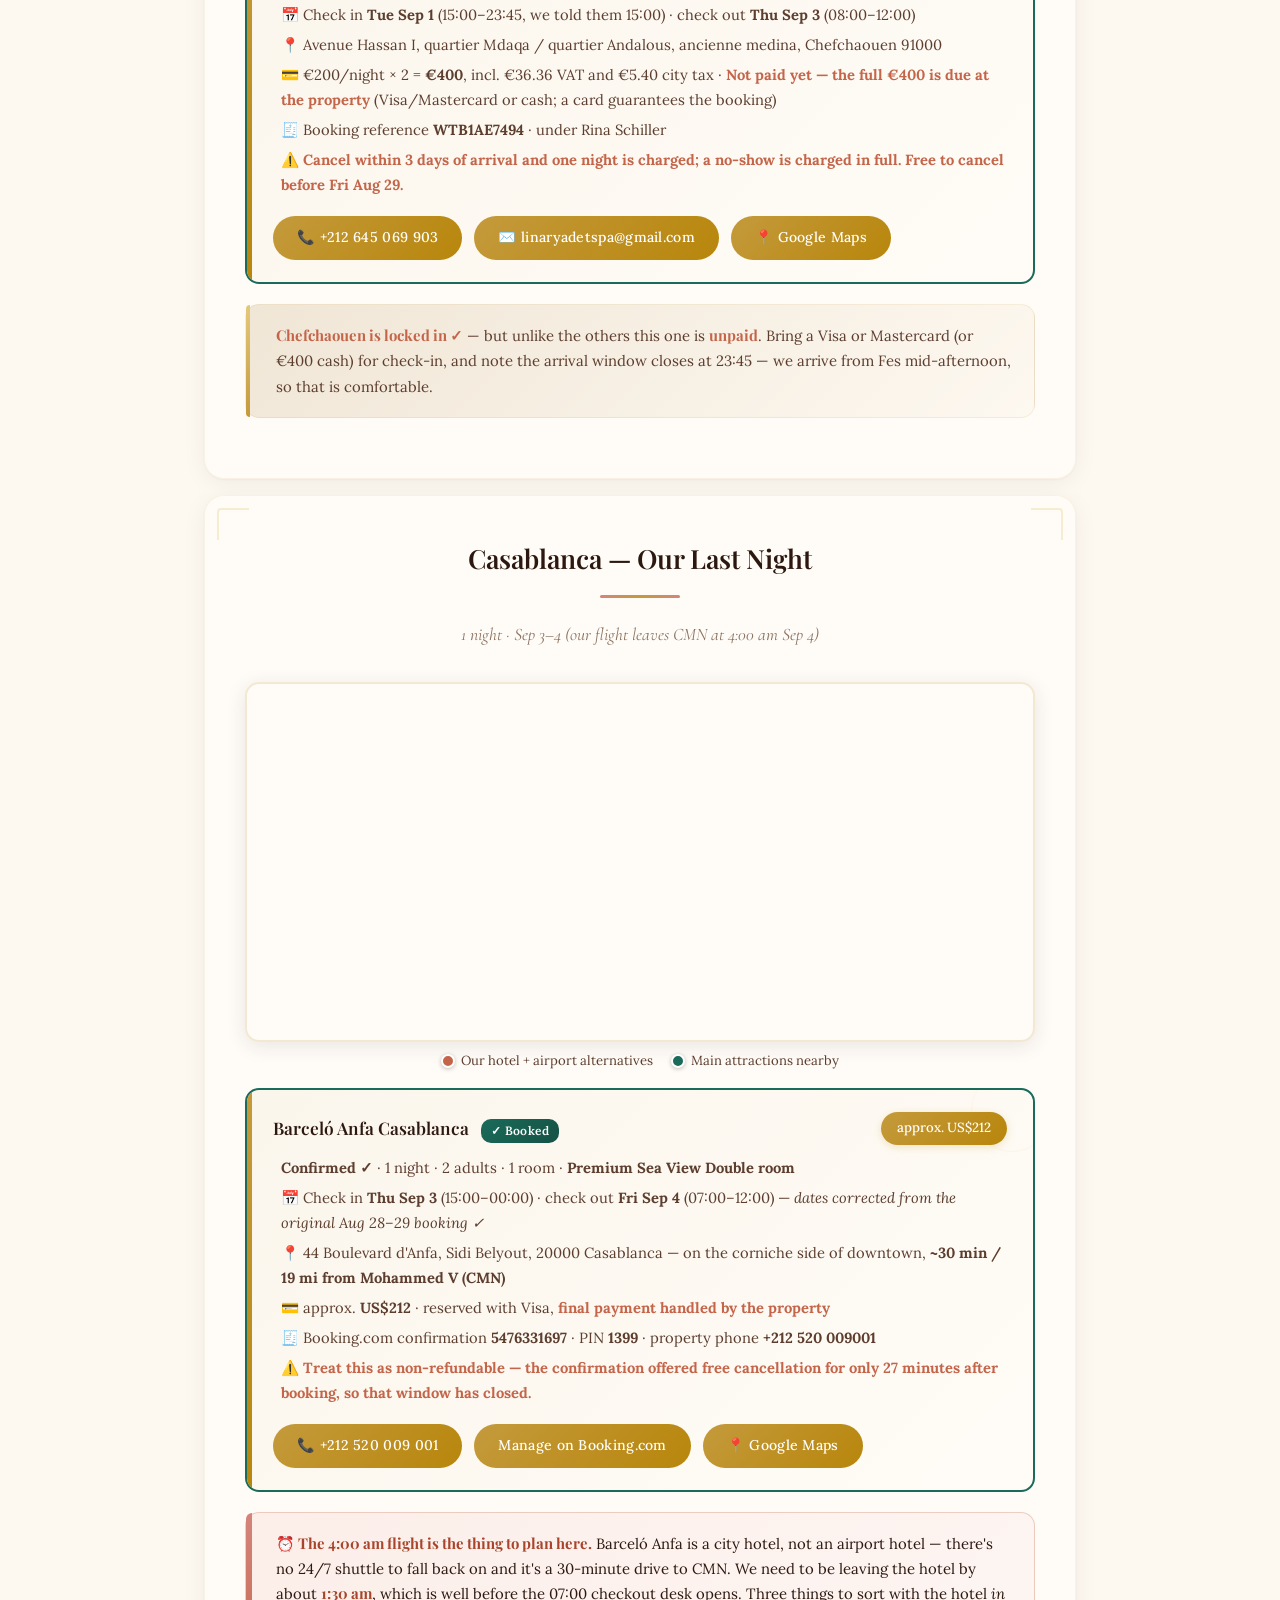
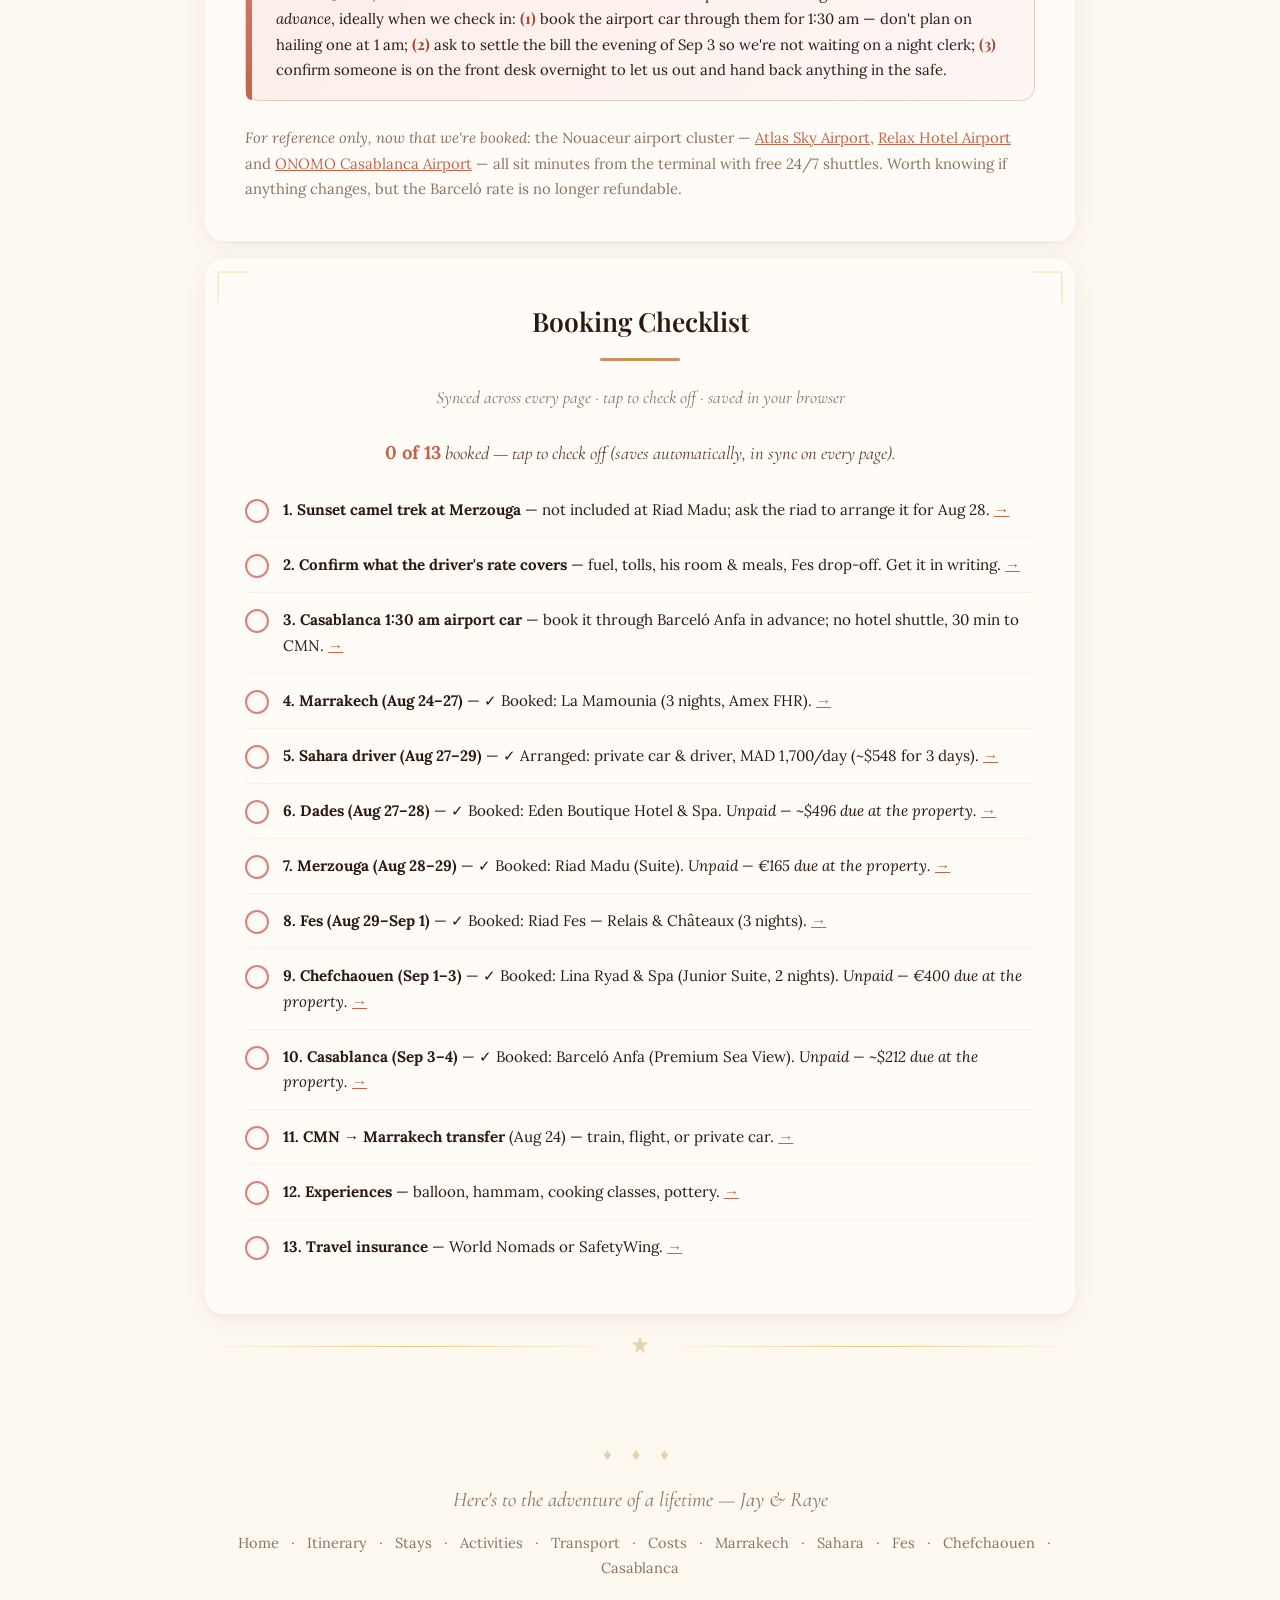
==== commit ab49794d: "Casablanca dates corrected; desert driver hired at MAD 1,700/day Barcelo Anfa (conf. 5476331697, PIN" ====
--- a/accommodations.html
+++ b/accommodations.html
@@ -45,12 +45,12 @@
 
 <div class="section">
   <h2>Booking Notes</h2>
-  <p class="section-subtitle">Every night now has a room &middot; two things need fixing</p>
-  <p class="body">All six stays are confirmed: <strong>La Mamounia</strong> (Marrakech), <strong>Eden Boutique Hotel &amp; Spa</strong> (Dades), <strong>Riad Madu</strong> (Merzouga), <strong>Riad Fes</strong>, <strong>Lina Ryad &amp; Spa</strong> (Chefchaouen) and <strong>Barceló Anfa</strong> (Casablanca). Marrakech and Fes are paid; the other four are all <strong>pay-at-the-property</strong>.</p>
-
-  <div class="tip alert"><strong>⚠️ The Casablanca booking has the wrong dates.</strong> Barceló Anfa is booked <strong>Fri Aug 28 → Sat Aug 29</strong>, but we need <strong>Thu Sep 3 → Fri Sep 4</strong>. Aug 28 is our night in the Sahara at Riad Madu — we'd be about 350 miles away. It also isn't an airport hotel: it's on the Anfa corniche, a 30-minute drive from CMN, and our flight leaves at 4:00 am. <strong>Fix the dates first</strong>, then decide whether to keep it or move to the airport cluster. <a href="#casablanca">See the details &rarr;</a></div>
+  <p class="section-subtitle">All 11 nights booked &middot; every date now lines up</p>
+  <p class="body">Six stays, all confirmed: <strong>La Mamounia</strong> (Marrakech), <strong>Eden Boutique Hotel &amp; Spa</strong> (Dades), <strong>Riad Madu</strong> (Merzouga), <strong>Riad Fes</strong>, <strong>Lina Ryad &amp; Spa</strong> (Chefchaouen) and <strong>Barceló Anfa</strong> (Casablanca). Marrakech and Fes are paid; the other four are <strong>pay-at-the-property</strong>. The Casablanca dates have been corrected to <strong>Sep 3–4</strong> ✓ and the desert driver is arranged ✓.</p>
 
   <div class="tip"><strong>Cash to bring:</strong> four of the six stays are settled on arrival — <strong>&euro;400</strong> at Lina Ryad, <strong>~$496</strong> at Eden Boutique, <strong>&euro;165</strong> at Riad Madu and <strong>~$212</strong> at Barceló Anfa, plus <strong>$31.70</strong> in tax at La Mamounia checkout. That's roughly <strong>$1,372</strong> due in person across the trip.</div>
+
+  <div class="tip"><strong>The one thing left on this page:</strong> the <strong>sunset camel trek</strong> at Merzouga on Aug 28 isn't included at Riad Madu — message the riad to arrange it. Everything else here is done.</div>
 </div>
 
 <!-- ═══ MARRAKECH ═══ -->
@@ -86,7 +86,7 @@
   <div class="photo-strip"><figure><img src="https://commons.wikimedia.org/wiki/Special:FilePath/Dunes-Merzouga-Erg_Chebi.JPG?width=800" alt="Luxury camps rise among the Erg Chebbi dunes" loading="lazy" onerror="this.closest('figure').style.display='none'"><figcaption>Luxury camps rise among the Erg Chebbi dunes</figcaption></figure></div>
   <div class="stay-map" id="staymap-sahara"></div>
   <div class="map-legend"><span><span class="dot hotel"></span> Our hotels ✓</span><span><span class="dot sight"></span> The road south — Atlas, kasbahs, gorges &amp; dunes</span></div>
-  <div class="tip"><strong>Both desert nights are booked directly ✓</strong> — not bundled into a tour. We reserved the Dades hotel and the Merzouga riad ourselves on Booking.com, so what's left to arrange for these three days is the <strong>driving</strong> (a private driver or a rental car for Marrakech → Dades → Merzouga → Fes) and the <strong>sunset camel trek</strong>. Both are usually easy to add through the riad or a driver.</div>
+  <div class="tip"><strong>We built this leg ourselves ✓</strong> — no package. Both nights were booked directly on Booking.com and the driver was hired separately at <strong>1,700 dirhams a day</strong>, which almost certainly comes in under what a bundled tour would have cost for stays of this standard. All that's left is the sunset camel trek.</div>
 
   <div class="booking-card" style="border:2px solid var(--teal);">
     <div class="card-header"><span class="card-title">Eden Boutique Hotel and Spa <span class="pick-label" style="background:linear-gradient(135deg,#1A6B5A,#155244);">✓ Booked</span></span><span class="card-price">approx. US$496</span></div>
@@ -116,14 +116,24 @@
     <a href="https://www.google.com/maps/search/?api=1&amp;query=Riad+Madu+Merzouga" target="_blank" class="book-btn secondary">📍 Google Maps</a>
   </div>
 
+  <div class="booking-card" style="border:2px solid var(--teal);">
+    <div class="card-header"><span class="card-title">Private driver — 3 days <span class="pick-label" style="background:linear-gradient(135deg,#1A6B5A,#155244);">✓ Arranged</span></span><span class="card-price">MAD 1,700/day</span></div>
+    <div class="card-details">
+      <span><strong>Agreed ✓</strong> · private car &amp; driver, just the two of us · Marrakech → Boumalne Dades → Merzouga → Fes</span>
+      <span>📅 <strong>Thu Aug 27 – Sat Aug 29</strong> · 3 days</span>
+      <span>💳 <strong>MAD 1,700 per day &times; 3 = MAD 5,100</strong> (~<strong>$548</strong> at the 9.30 MAD/$ rate he quoted) · held at the old rate despite the fuel-price rise</span>
+      <span>ℹ️ Paid in <strong>dirhams</strong>, so the dollar figure moves with the rate we actually get — withdrawing locally usually beats airport exchange.</span>
+      <span style="color:var(--terracotta); font-weight:700;">⚠️ Get in writing what the 1,700/day covers: fuel and tolls, the driver's own room and meals on the road, and the Fes drop-off. Our lunches, site entrance fees and his tip are normally separate.</span>
+    </div>
+    <a href="sahara.html#operators" class="book-btn secondary">Route &amp; day-by-day →</a>
+  </div>
+
   <div class="booking-card">
-    <div class="card-header"><span class="card-title">Still to arrange — the driving &amp; the camel trek</span><span class="card-price">on the Sahara page</span></div>
-    <div class="card-details">
-      <span>With both nights fixed, we now book <strong>transport only</strong>: a private driver for the three days Marrakech → Dades → Merzouga → Fes, or a rental car if we'd rather drive ourselves.</span>
-      <span>The vetted operators on the Sahara page all quote full packages — tell them the hotels are already booked and ask for a <strong>driver-only price</strong>, which should come in well below a package.</span>
-    </div>
-    <a href="sahara.html#operators" class="book-btn green">Vetted operators + WhatsApp →</a>
-    <a href="transport.html" class="book-btn secondary">Transport options →</a>
+    <div class="card-header"><span class="card-title">Still to arrange — the sunset camel trek</span><span class="card-price">ask Riad Madu</span></div>
+    <div class="card-details">
+      <span>The one desert piece not covered by either the hotels or the driver. Riad Madu almost certainly runs its own trek into the dunes — ask them to set it up for the evening of <strong>Fri Aug 28</strong> when we confirm the room.</span>
+    </div>
+    <a href="sahara.html#operators" class="book-btn green">Message to send →</a>
   </div>
 </div>
 
@@ -185,34 +195,24 @@
   <div class="stay-map" id="staymap-casablanca"></div>
   <div class="map-legend"><span><span class="dot hotel"></span> Our hotel + airport alternatives</span><span><span class="dot sight"></span> Main attractions nearby</span></div>
 
-  <div class="booking-card" style="border:2px solid var(--terracotta);">
-    <div class="card-header"><span class="card-title">Barceló Anfa Casablanca <span class="pick-label">⚠️ Booked — wrong dates</span></span><span class="card-price" style="background:linear-gradient(135deg,#C4654A,#A8533C);">approx. US$212</span></div>
-    <div class="card-details">
-      <span><strong>Confirmed</strong> · 1 night · 2 adults · <strong>Premium Sea View Double room</strong></span>
-      <span style="color:var(--terracotta); font-weight:700;">📅 Booked for <strong>Fri Aug 28 → Sat Aug 29</strong> — but we need <strong>Thu Sep 3 → Fri Sep 4</strong>. On Aug 28 we're at Riad Madu in Merzouga.</span>
-      <span>📍 Anfa, Casablanca — on the corniche, <strong>30 min / 19 mi from Mohammed V (CMN)</strong>, not in the airport cluster</span>
-      <span>💳 approx. <strong>US$212</strong> · reserved with Visa, <strong style="color:var(--terracotta);">final payment handled by the property</strong> — nothing charged yet</span>
-      <span>🧾 Booking.com confirmation <strong>5476331697</strong> · PIN <strong>1399</strong></span>
-    </div>
-    <a href="https://secure.booking.com/mybooking.html" target="_blank" class="book-btn primary">Fix the dates on Booking.com</a>
-    <a href="https://www.google.com/maps/search/?api=1&amp;query=Barcelo+Anfa+Casablanca" target="_blank" class="book-btn secondary">📍 Google Maps</a>
-  </div>
-
-  <div class="tip alert"><strong>Two decisions here.</strong> <strong>(1) The dates are wrong</strong> — open the booking and change it to <strong>Sep 3–4</strong>, or cancel and rebook. Nothing has been charged, so check the cancellation terms on the confirmation before changing anything; if it's free-cancellation, rebooking for the right night is the clean fix. <strong>(2) Anfa is a city hotel, not an airport hotel.</strong> Our flight leaves CMN at 4:00 am, so from Anfa we'd need a pre-booked car around <strong>1:30 am</strong> — a 30-minute drive with no shuttle to fall back on. Barceló Anfa is genuinely nicer than anything in Nouaceur; the trade is a lovely last night against a much easier 2 am. If we keep it, arrange the airport car with the hotel in advance and don't rely on hailing one.</div>
-
-  <p class="body" style="margin-top:24px;"><strong>If we'd rather be at the airport:</strong> these three are in the Nouaceur cluster with <strong>free 24/7 shuttles</strong> — tell them about the 4 am flight and pre-arrange the pre-dawn pickup.</p>
-
-  <div class="booking-card"><div class="card-header"><span class="card-title">Atlas Sky Airport <span class="pick-label">Best airport option</span></span><span class="card-price">~$110–130/night</span></div>
-    <div class="card-details"><span>4-star · &lt;10 min · free 24/7 shuttle · pool, spa/hammam — the nicest option</span></div>
-    <a href="https://www.booking.com/hotel/ma/sky-casa-airport.html?checkin=2026-09-03&checkout=2026-09-04&group_adults=2" target="_blank" class="book-btn primary">Book on Booking.com</a></div>
-
-  <div class="booking-card"><div class="card-header"><span class="card-title">Relax Hotel Airport <span class="pick-label">Best Value</span></span><span class="card-price">~$70–90/night</span></div>
-    <div class="card-details"><span>~5 km / 8 min · free shuttle every 30 min, 24/7</span></div>
-    <a href="https://www.booking.com/hotel/ma/relax-casa-airport.html?checkin=2026-09-03&checkout=2026-09-04&group_adults=2" target="_blank" class="book-btn primary">Book on Booking.com</a></div>
-
-  <div class="booking-card"><div class="card-header"><span class="card-title">ONOMO Casablanca Airport <span class="pick-label">Closest</span></span><span class="card-price">~$70/night</span></div>
-    <div class="card-details"><span>~5 min · free 24/7 shuttle (confirm pickup time 24h ahead)</span></div>
-    <a href="https://www.onomohotels.com/en/hotel/onomo-hotel-casablanca-airport-nouaceur/" target="_blank" class="book-btn primary">Book Direct</a></div>
+  <div class="booking-card" style="border:2px solid var(--teal);">
+    <div class="card-header"><span class="card-title">Barceló Anfa Casablanca <span class="pick-label" style="background:linear-gradient(135deg,#1A6B5A,#155244);">✓ Booked</span></span><span class="card-price">approx. US$212</span></div>
+    <div class="card-details">
+      <span><strong>Confirmed ✓</strong> · 1 night · 2 adults · 1 room · <strong>Premium Sea View Double room</strong></span>
+      <span>📅 Check in <strong>Thu Sep 3</strong> (15:00–00:00) · check out <strong>Fri Sep 4</strong> (07:00–12:00) — <em>dates corrected from the original Aug 28–29 booking ✓</em></span>
+      <span>📍 44 Boulevard d'Anfa, Sidi Belyout, 20000 Casablanca — on the corniche side of downtown, <strong>~30 min / 19 mi from Mohammed V (CMN)</strong></span>
+      <span>💳 approx. <strong>US$212</strong> · reserved with Visa, <strong style="color:var(--terracotta);">final payment handled by the property</strong></span>
+      <span>🧾 Booking.com confirmation <strong>5476331697</strong> · PIN <strong>1399</strong> · property phone <strong>+212 520 009001</strong></span>
+      <span style="color:var(--terracotta); font-weight:700;">⚠️ Treat this as non-refundable — the confirmation offered free cancellation for only 27 minutes after booking, so that window has closed.</span>
+    </div>
+    <a href="tel:+212520009001" class="book-btn secondary">📞 +212 520 009 001</a>
+    <a href="https://secure.booking.com/mybooking.html" target="_blank" class="book-btn secondary">Manage on Booking.com</a>
+    <a href="https://www.google.com/maps/search/?api=1&amp;query=Barcelo+Anfa+Casablanca+44+Boulevard+d'Anfa" target="_blank" class="book-btn secondary">📍 Google Maps</a>
+  </div>
+
+  <div class="tip alert"><strong>⏰ The 4:00 am flight is the thing to plan here.</strong> Barceló Anfa is a city hotel, not an airport hotel — there's no 24/7 shuttle to fall back on and it's a 30-minute drive to CMN. We need to be leaving the hotel by about <strong>1:30 am</strong>, which is well before the 07:00 checkout desk opens. Three things to sort with the hotel <em>in advance</em>, ideally when we check in: <strong>(1)</strong> book the airport car through them for 1:30 am — don't plan on hailing one at 1 am; <strong>(2)</strong> ask to settle the bill the evening of Sep 3 so we're not waiting on a night clerk; <strong>(3)</strong> confirm someone is on the front desk overnight to let us out and hand back anything in the safe.</div>
+
+  <p class="body" style="margin-top:24px; font-size:0.93em; color:var(--text-light);"><em>For reference only, now that we're booked:</em> the Nouaceur airport cluster — <a href="https://www.booking.com/hotel/ma/sky-casa-airport.html" target="_blank">Atlas Sky Airport</a>, <a href="https://www.booking.com/hotel/ma/relax-casa-airport.html" target="_blank">Relax Hotel Airport</a> and <a href="https://www.onomohotels.com/en/hotel/onomo-hotel-casablanca-airport-nouaceur/" target="_blank">ONOMO Casablanca Airport</a> — all sit minutes from the terminal with free 24/7 shuttles. Worth knowing if anything changes, but the Barceló rate is no longer refundable.</p>
 </div>
 
 <div class="section">
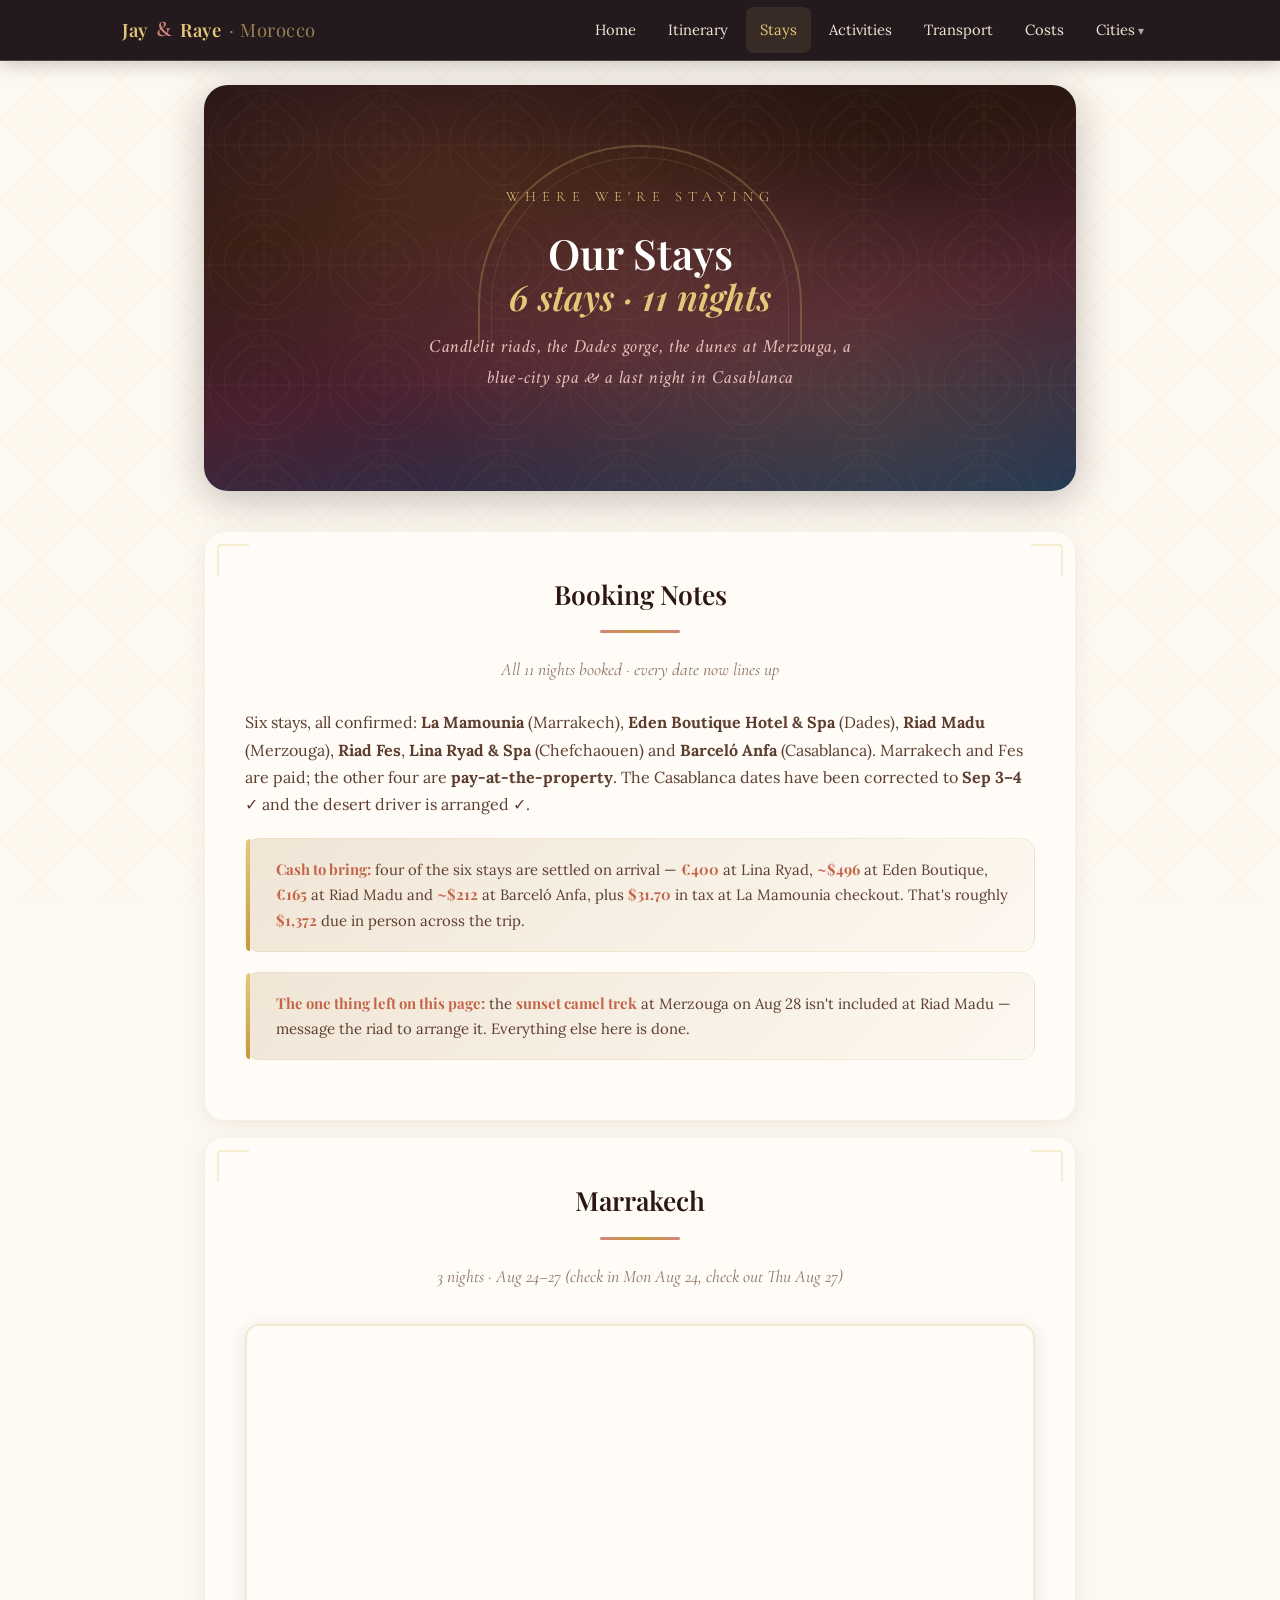
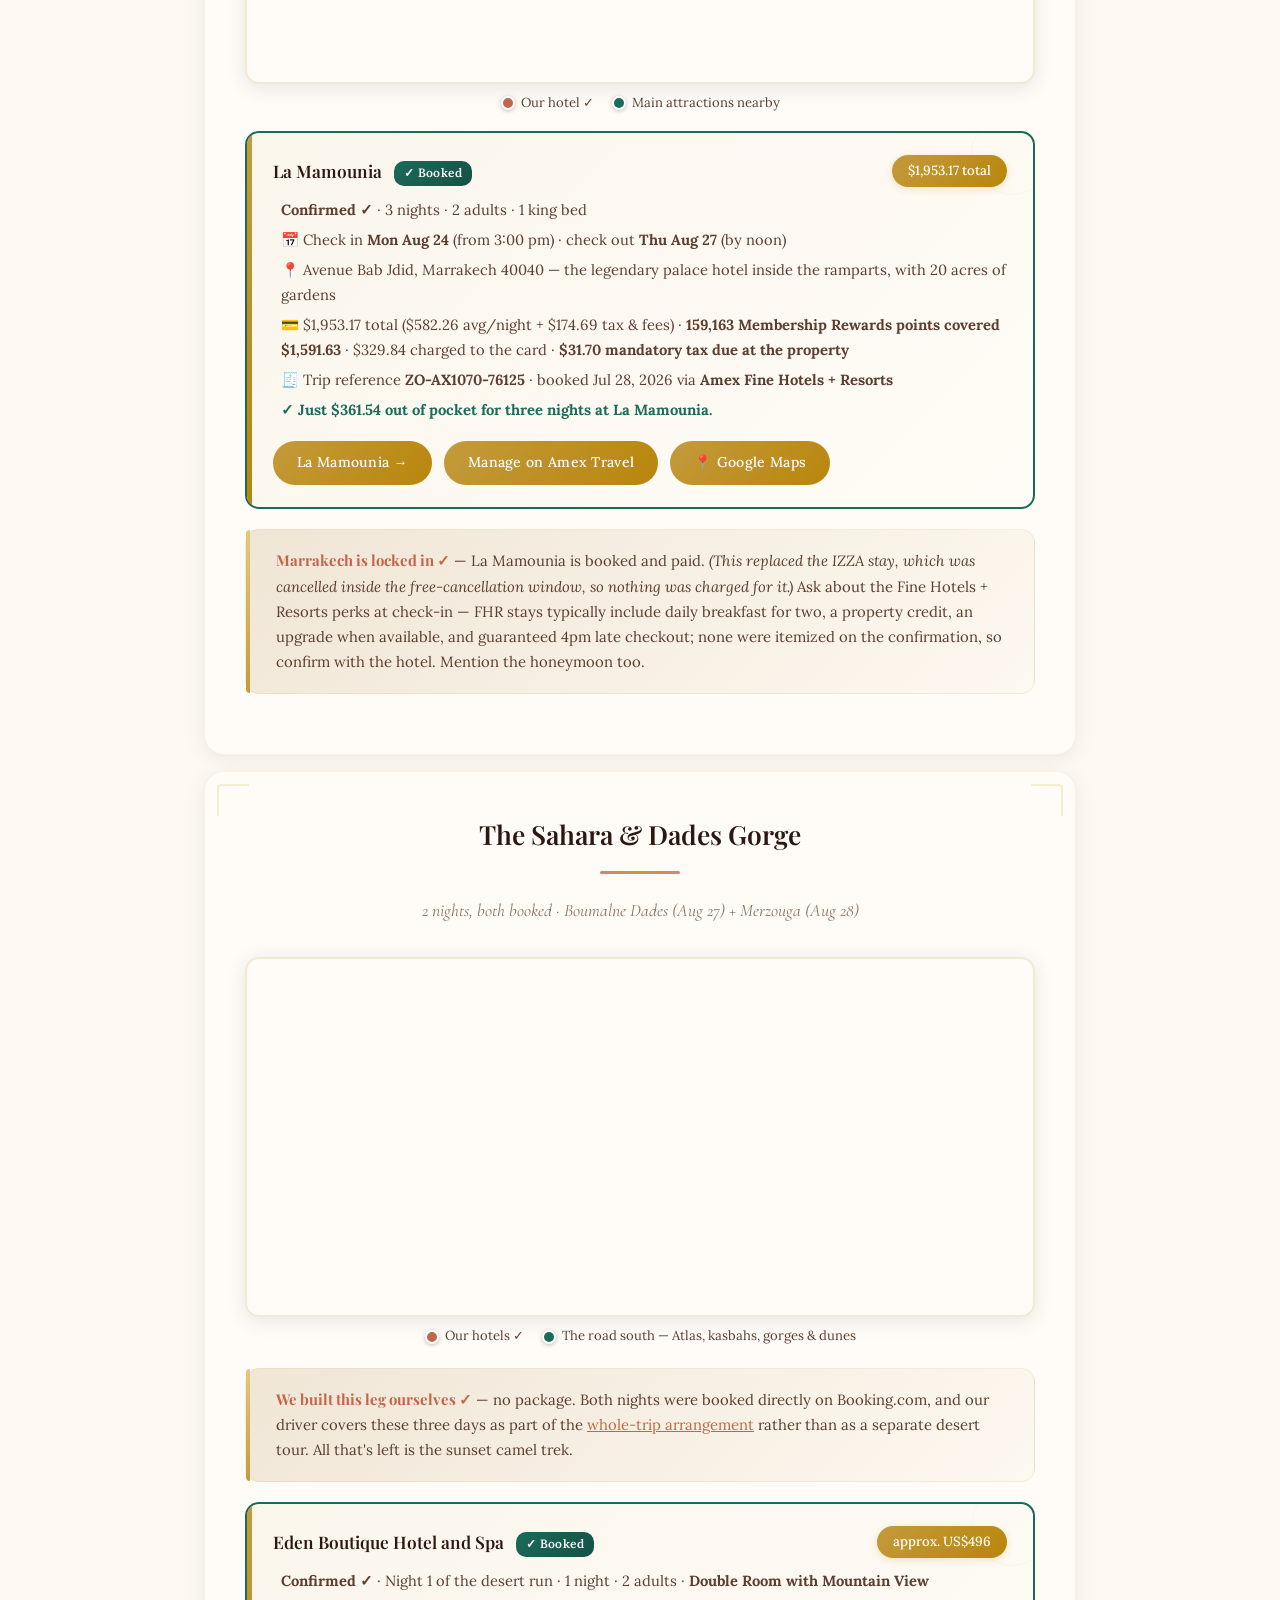
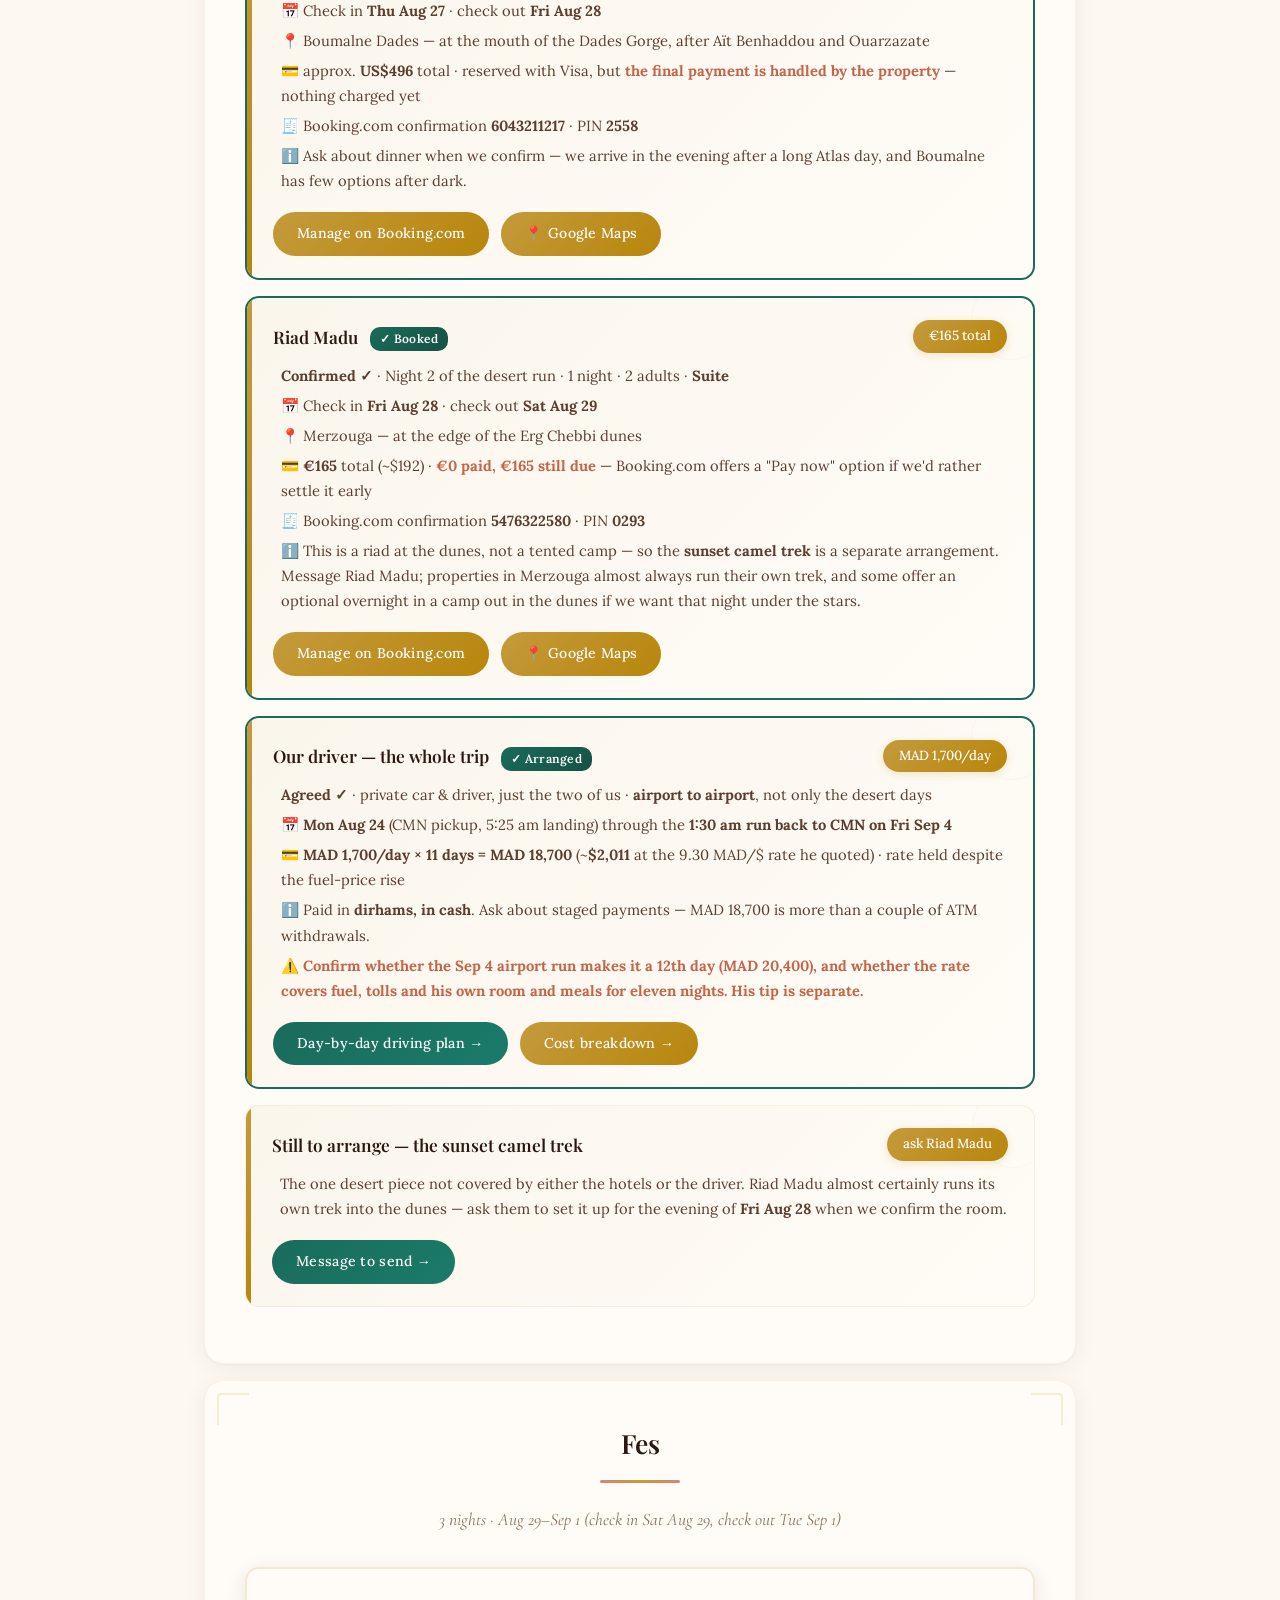
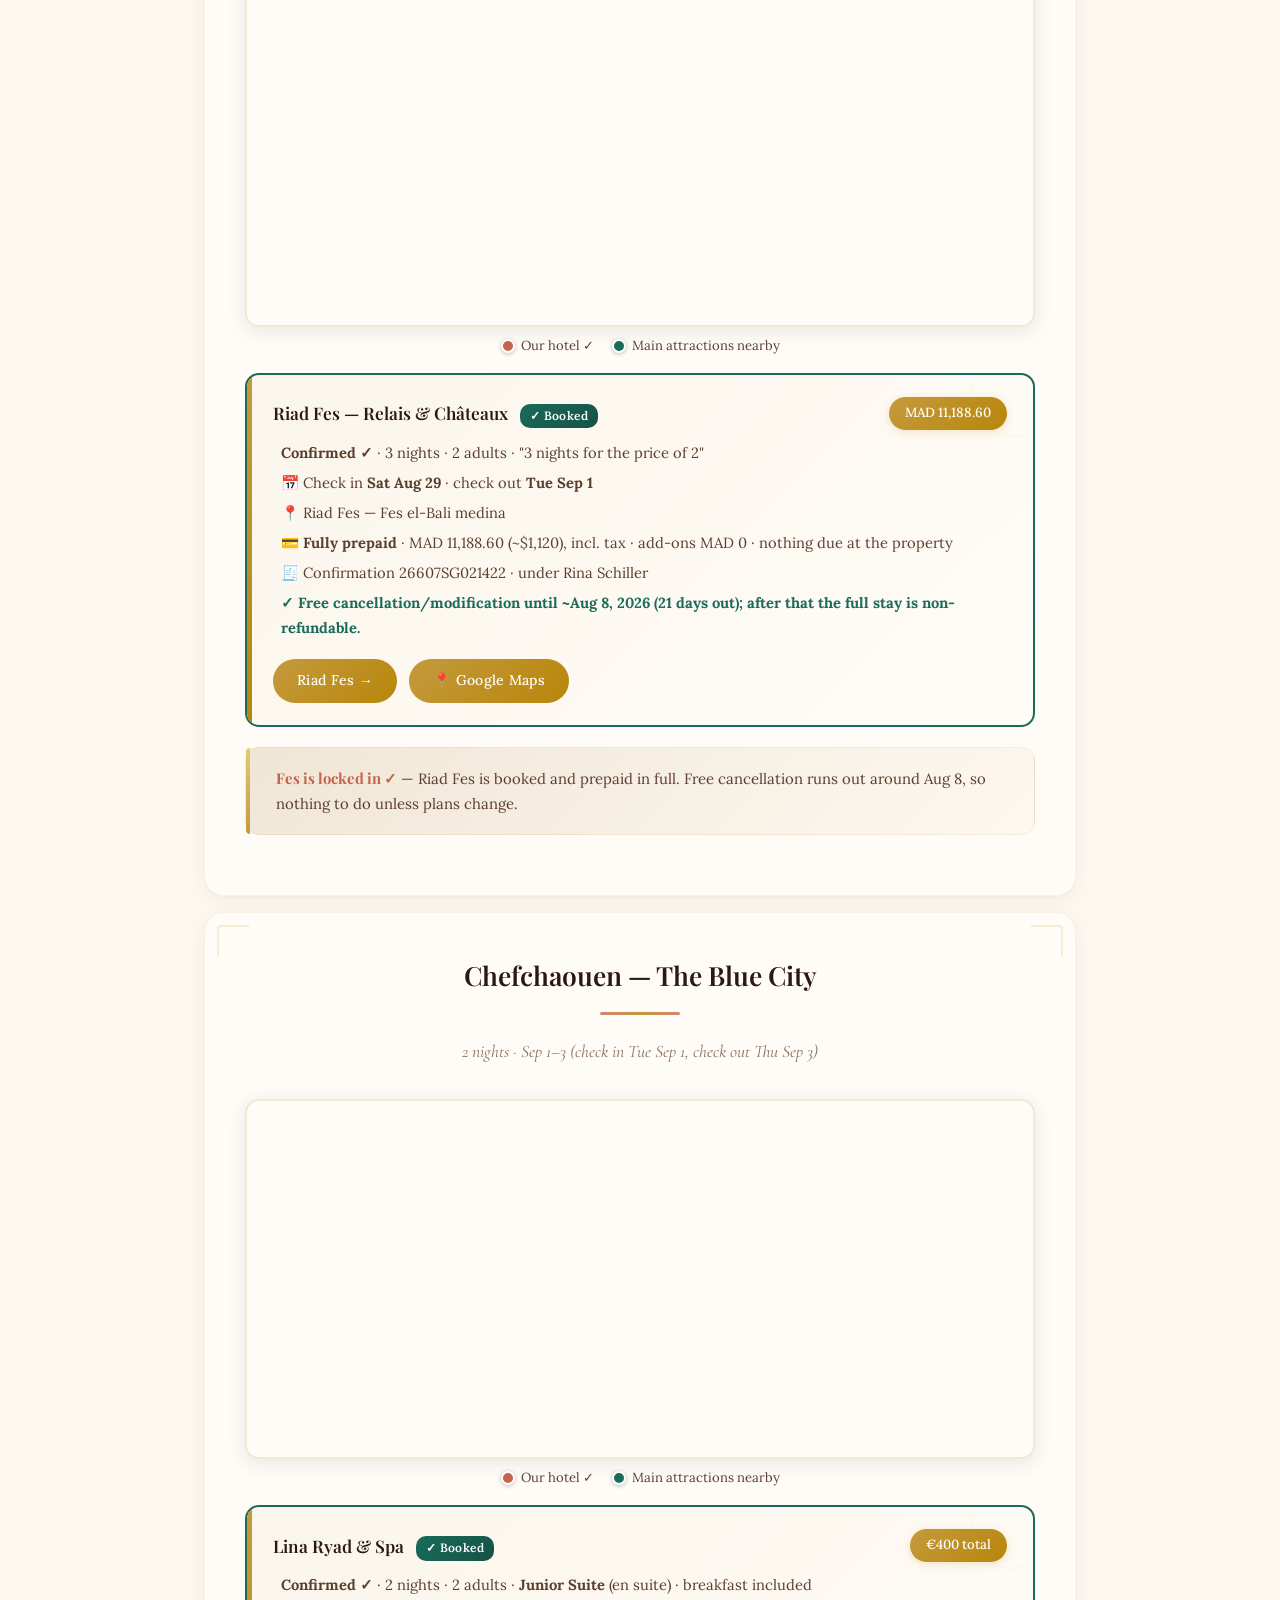
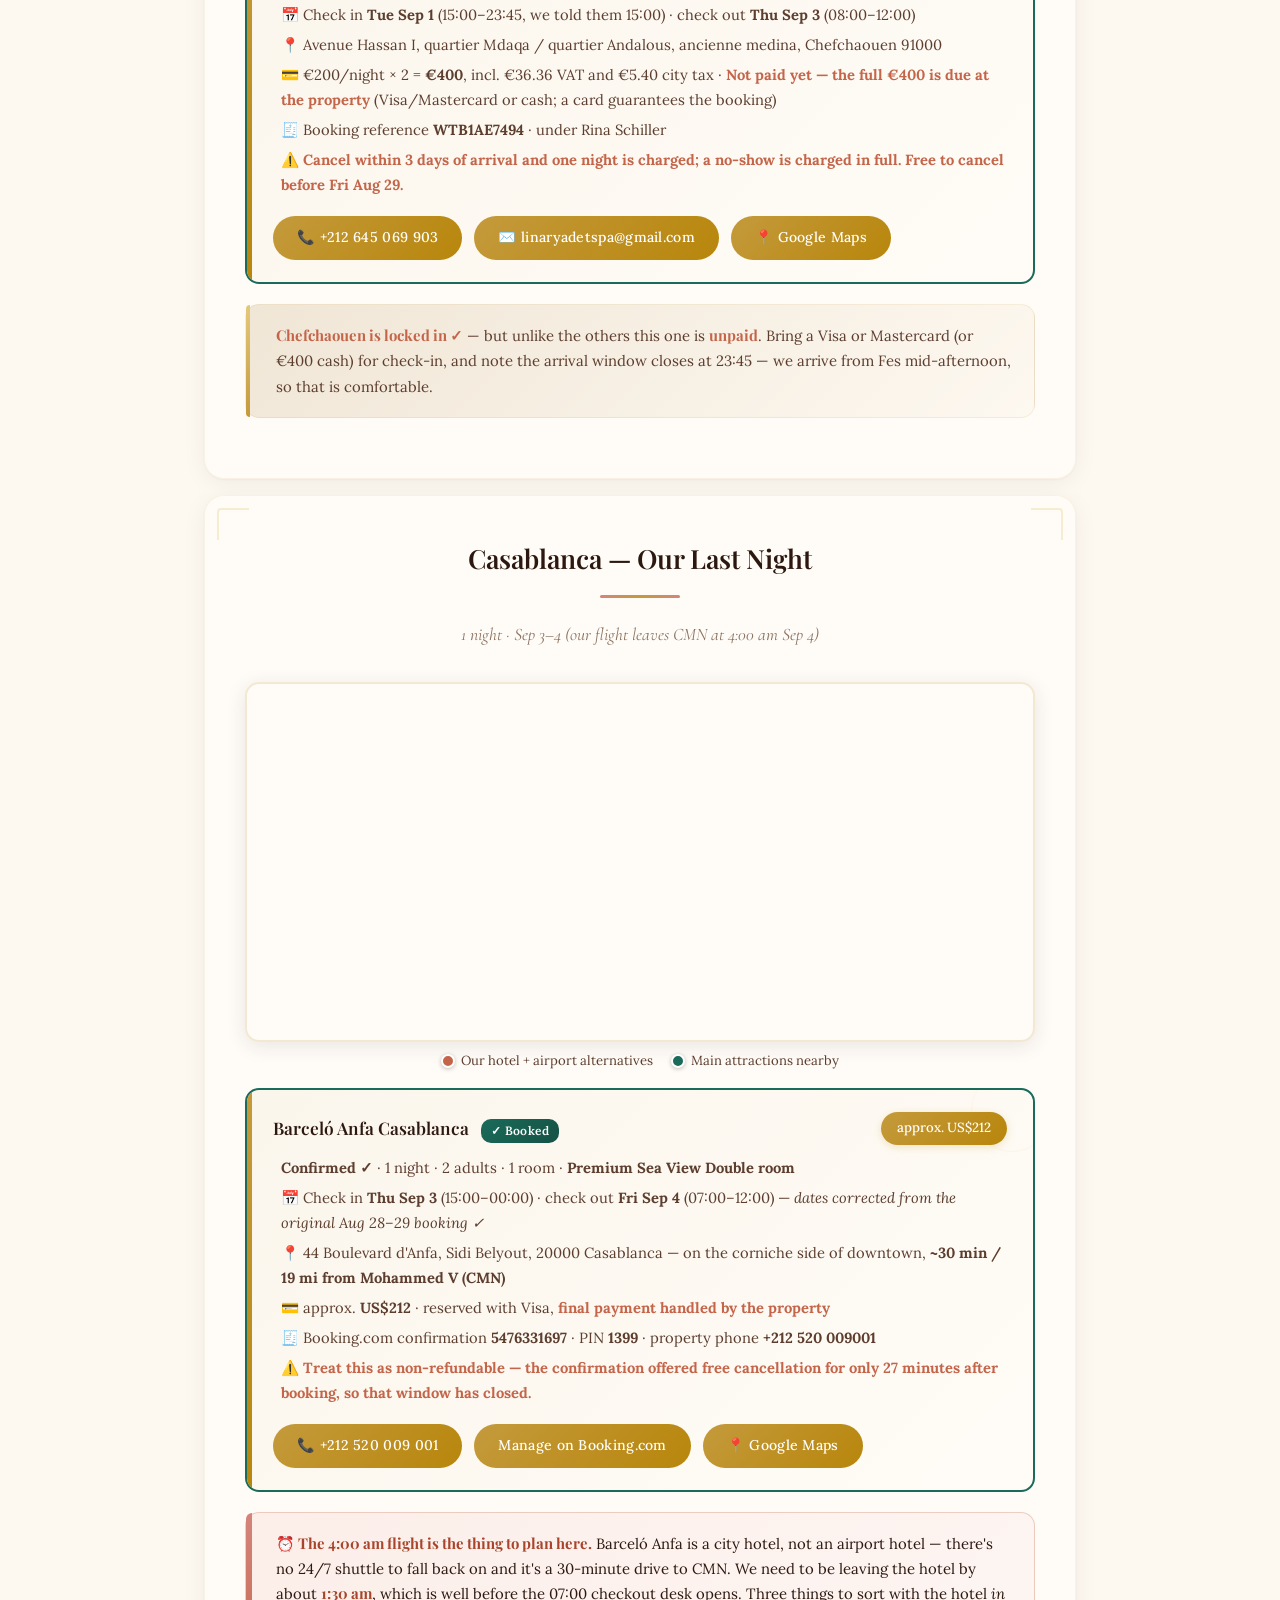
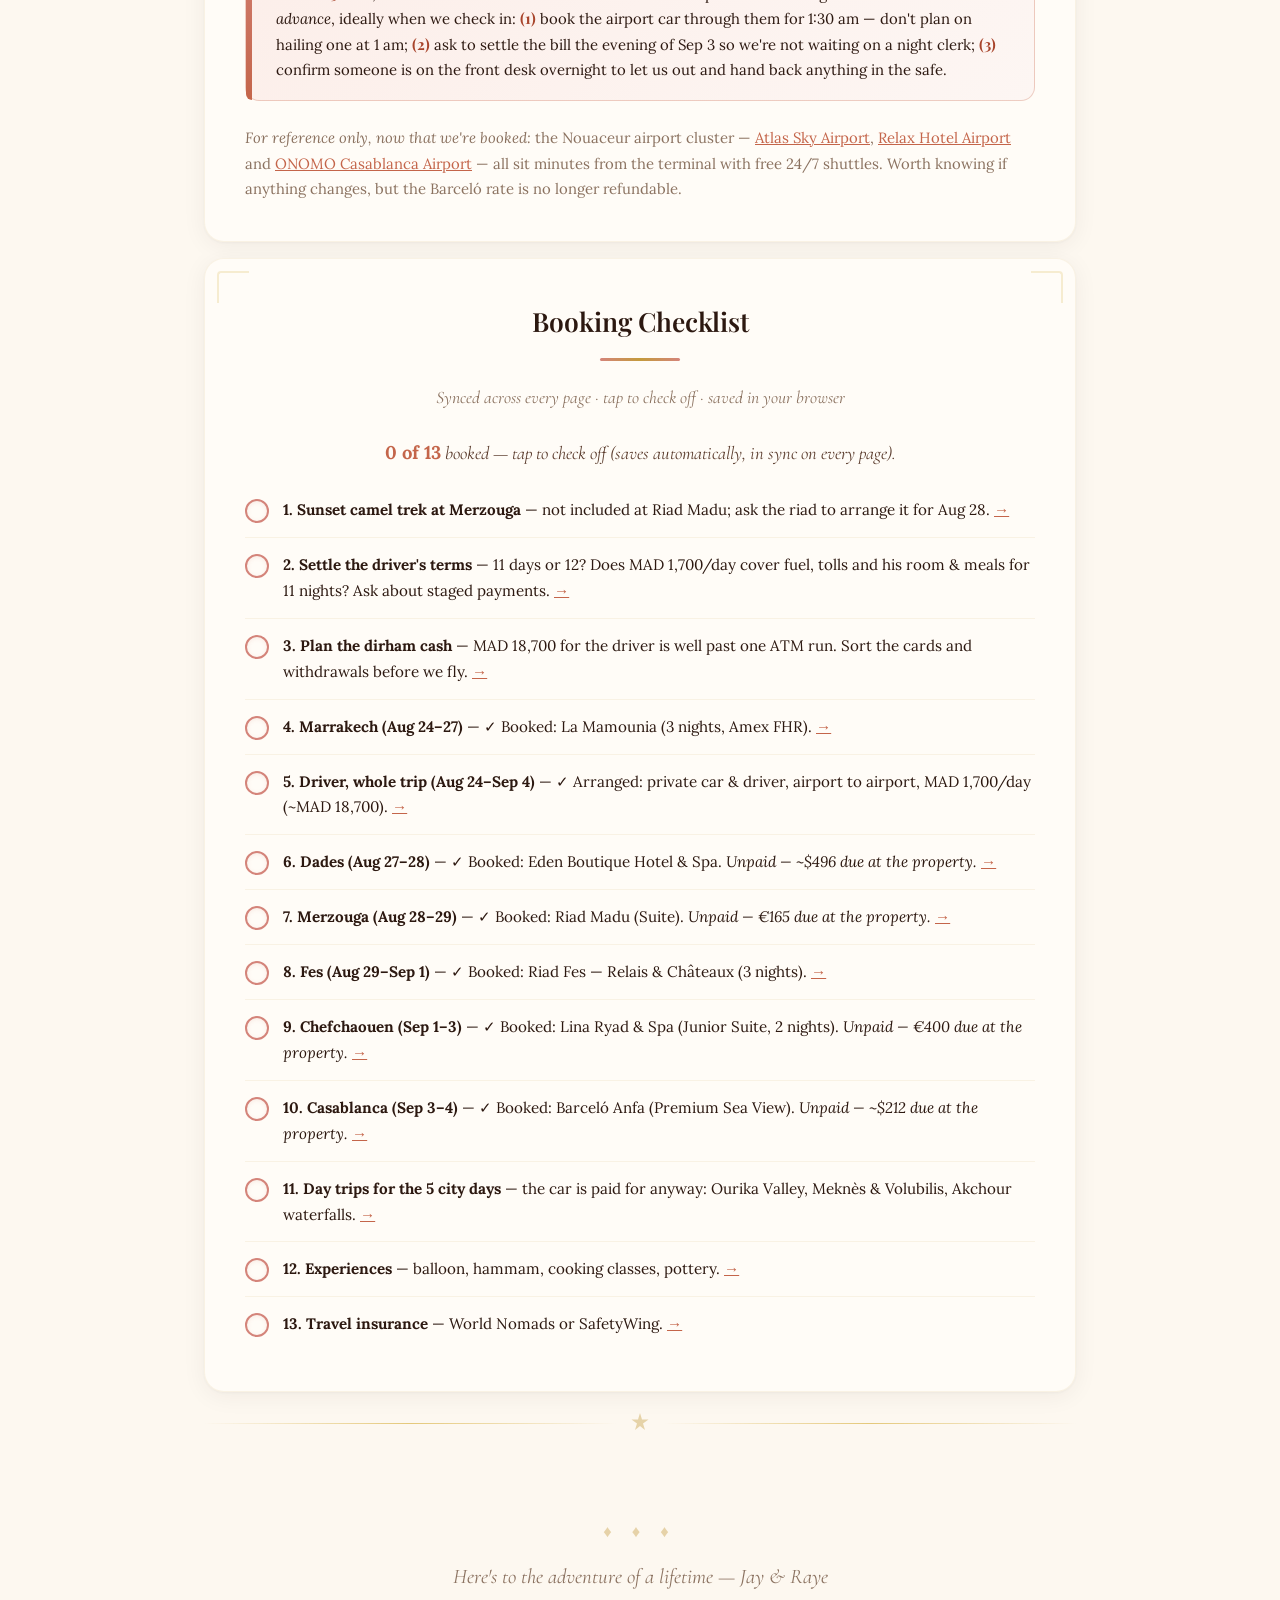
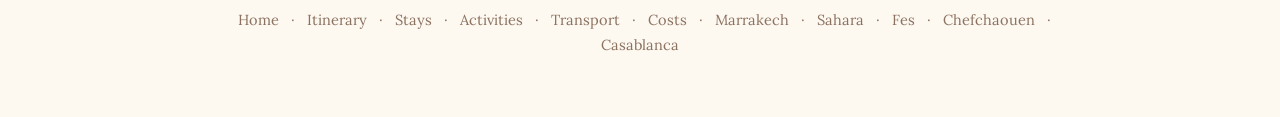
==== commit cf79c81a: "Driver hired for the whole trip, airport to airport The driver is no longer just the 3 desert days: " ====
--- a/accommodations.html
+++ b/accommodations.html
@@ -86,7 +86,7 @@
   <div class="photo-strip"><figure><img src="https://commons.wikimedia.org/wiki/Special:FilePath/Dunes-Merzouga-Erg_Chebi.JPG?width=800" alt="Luxury camps rise among the Erg Chebbi dunes" loading="lazy" onerror="this.closest('figure').style.display='none'"><figcaption>Luxury camps rise among the Erg Chebbi dunes</figcaption></figure></div>
   <div class="stay-map" id="staymap-sahara"></div>
   <div class="map-legend"><span><span class="dot hotel"></span> Our hotels ✓</span><span><span class="dot sight"></span> The road south — Atlas, kasbahs, gorges &amp; dunes</span></div>
-  <div class="tip"><strong>We built this leg ourselves ✓</strong> — no package. Both nights were booked directly on Booking.com and the driver was hired separately at <strong>1,700 dirhams a day</strong>, which almost certainly comes in under what a bundled tour would have cost for stays of this standard. All that's left is the sunset camel trek.</div>
+  <div class="tip"><strong>We built this leg ourselves ✓</strong> — no package. Both nights were booked directly on Booking.com, and our driver covers these three days as part of the <a href="transport.html">whole-trip arrangement</a> rather than as a separate desert tour. All that's left is the sunset camel trek.</div>
 
   <div class="booking-card" style="border:2px solid var(--teal);">
     <div class="card-header"><span class="card-title">Eden Boutique Hotel and Spa <span class="pick-label" style="background:linear-gradient(135deg,#1A6B5A,#155244);">✓ Booked</span></span><span class="card-price">approx. US$496</span></div>
@@ -117,15 +117,16 @@
   </div>
 
   <div class="booking-card" style="border:2px solid var(--teal);">
-    <div class="card-header"><span class="card-title">Private driver — 3 days <span class="pick-label" style="background:linear-gradient(135deg,#1A6B5A,#155244);">✓ Arranged</span></span><span class="card-price">MAD 1,700/day</span></div>
-    <div class="card-details">
-      <span><strong>Agreed ✓</strong> · private car &amp; driver, just the two of us · Marrakech → Boumalne Dades → Merzouga → Fes</span>
-      <span>📅 <strong>Thu Aug 27 – Sat Aug 29</strong> · 3 days</span>
-      <span>💳 <strong>MAD 1,700 per day &times; 3 = MAD 5,100</strong> (~<strong>$548</strong> at the 9.30 MAD/$ rate he quoted) · held at the old rate despite the fuel-price rise</span>
-      <span>ℹ️ Paid in <strong>dirhams</strong>, so the dollar figure moves with the rate we actually get — withdrawing locally usually beats airport exchange.</span>
-      <span style="color:var(--terracotta); font-weight:700;">⚠️ Get in writing what the 1,700/day covers: fuel and tolls, the driver's own room and meals on the road, and the Fes drop-off. Our lunches, site entrance fees and his tip are normally separate.</span>
-    </div>
-    <a href="sahara.html#operators" class="book-btn secondary">Route &amp; day-by-day →</a>
+    <div class="card-header"><span class="card-title">Our driver — the whole trip <span class="pick-label" style="background:linear-gradient(135deg,#1A6B5A,#155244);">✓ Arranged</span></span><span class="card-price">MAD 1,700/day</span></div>
+    <div class="card-details">
+      <span><strong>Agreed ✓</strong> · private car &amp; driver, just the two of us · <strong>airport to airport</strong>, not only the desert days</span>
+      <span>📅 <strong>Mon Aug 24</strong> (CMN pickup, 5:25 am landing) through the <strong>1:30 am run back to CMN on Fri Sep 4</strong></span>
+      <span>💳 <strong>MAD 1,700/day &times; 11 days = MAD 18,700</strong> (~<strong>$2,011</strong> at the 9.30 MAD/$ rate he quoted) · rate held despite the fuel-price rise</span>
+      <span>ℹ️ Paid in <strong>dirhams, in cash</strong>. Ask about staged payments — MAD 18,700 is more than a couple of ATM withdrawals.</span>
+      <span style="color:var(--terracotta); font-weight:700;">⚠️ Confirm whether the Sep 4 airport run makes it a 12th day (MAD 20,400), and whether the rate covers fuel, tolls and <strong>his own room and meals for eleven nights</strong>. His tip is separate.</span>
+    </div>
+    <a href="transport.html#schedule" class="book-btn green">Day-by-day driving plan →</a>
+    <a href="transport.html#cost" class="book-btn secondary">Cost breakdown →</a>
   </div>
 
   <div class="booking-card">
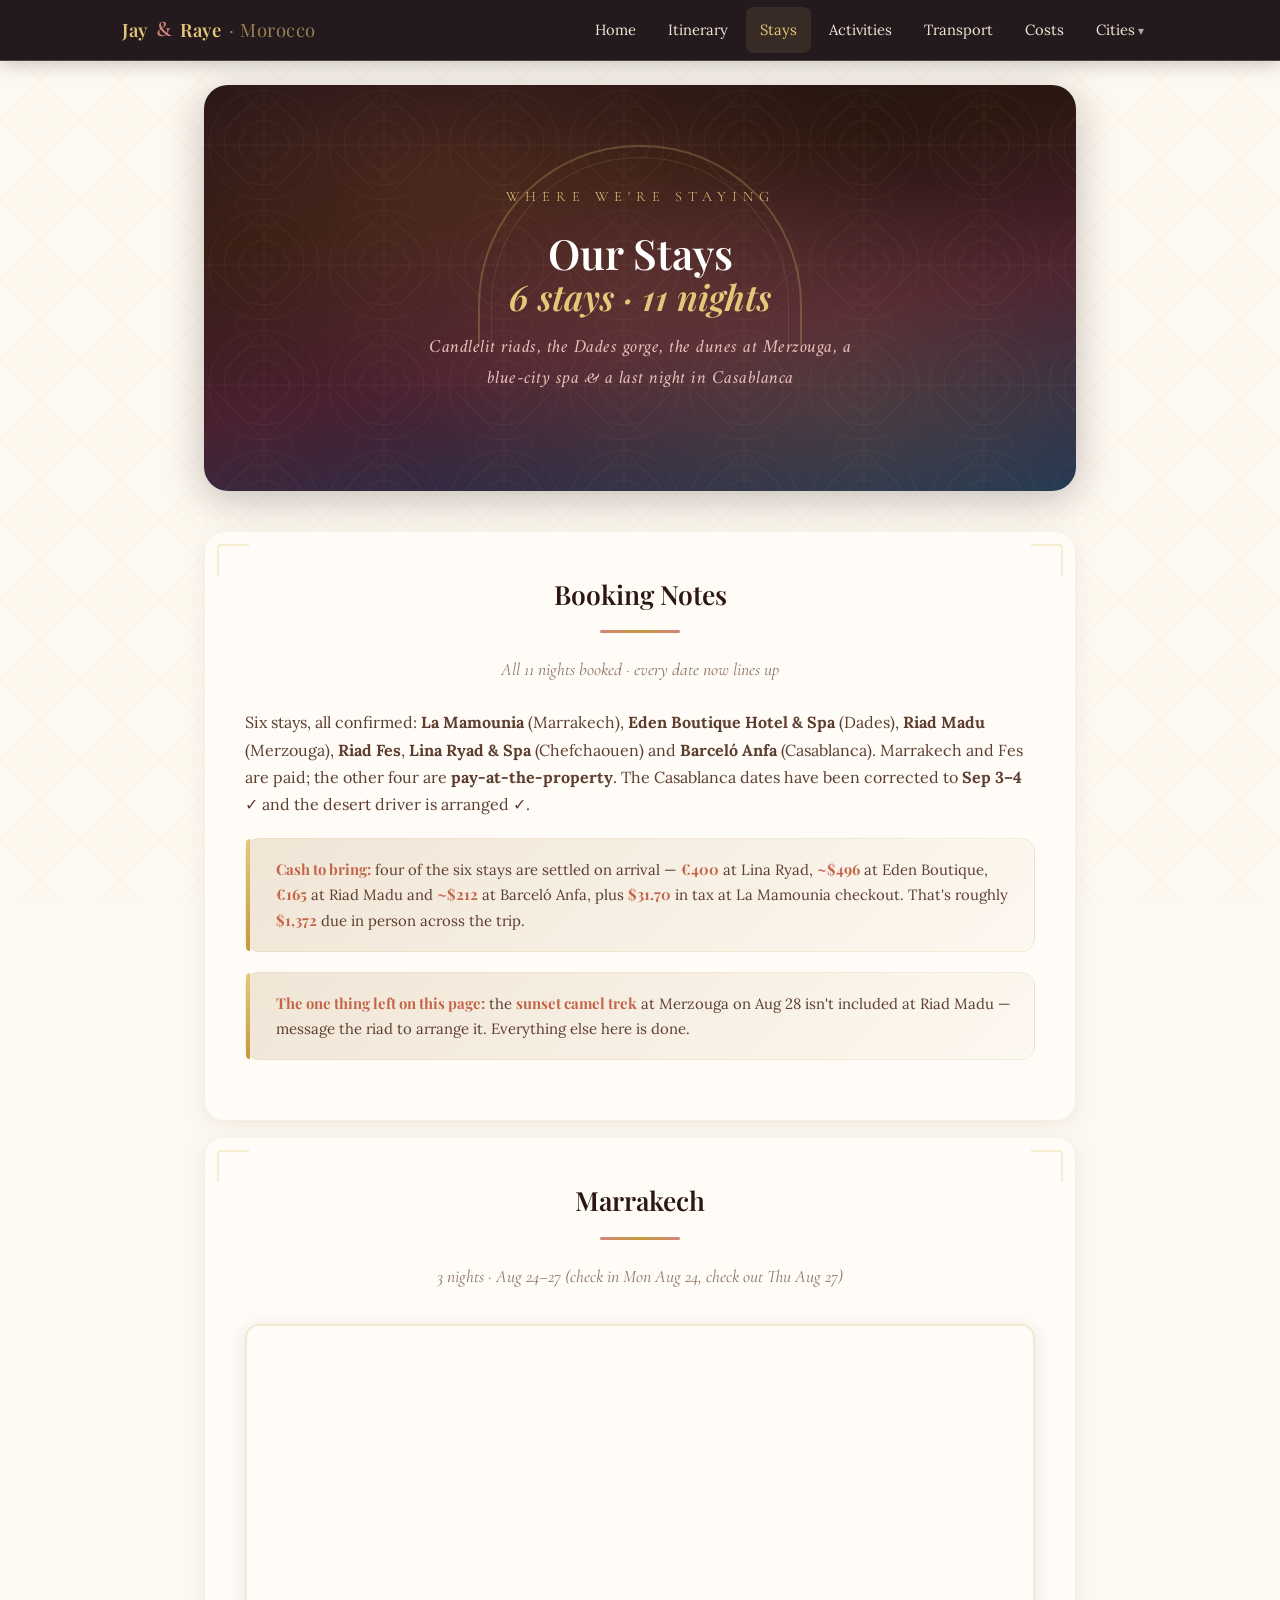
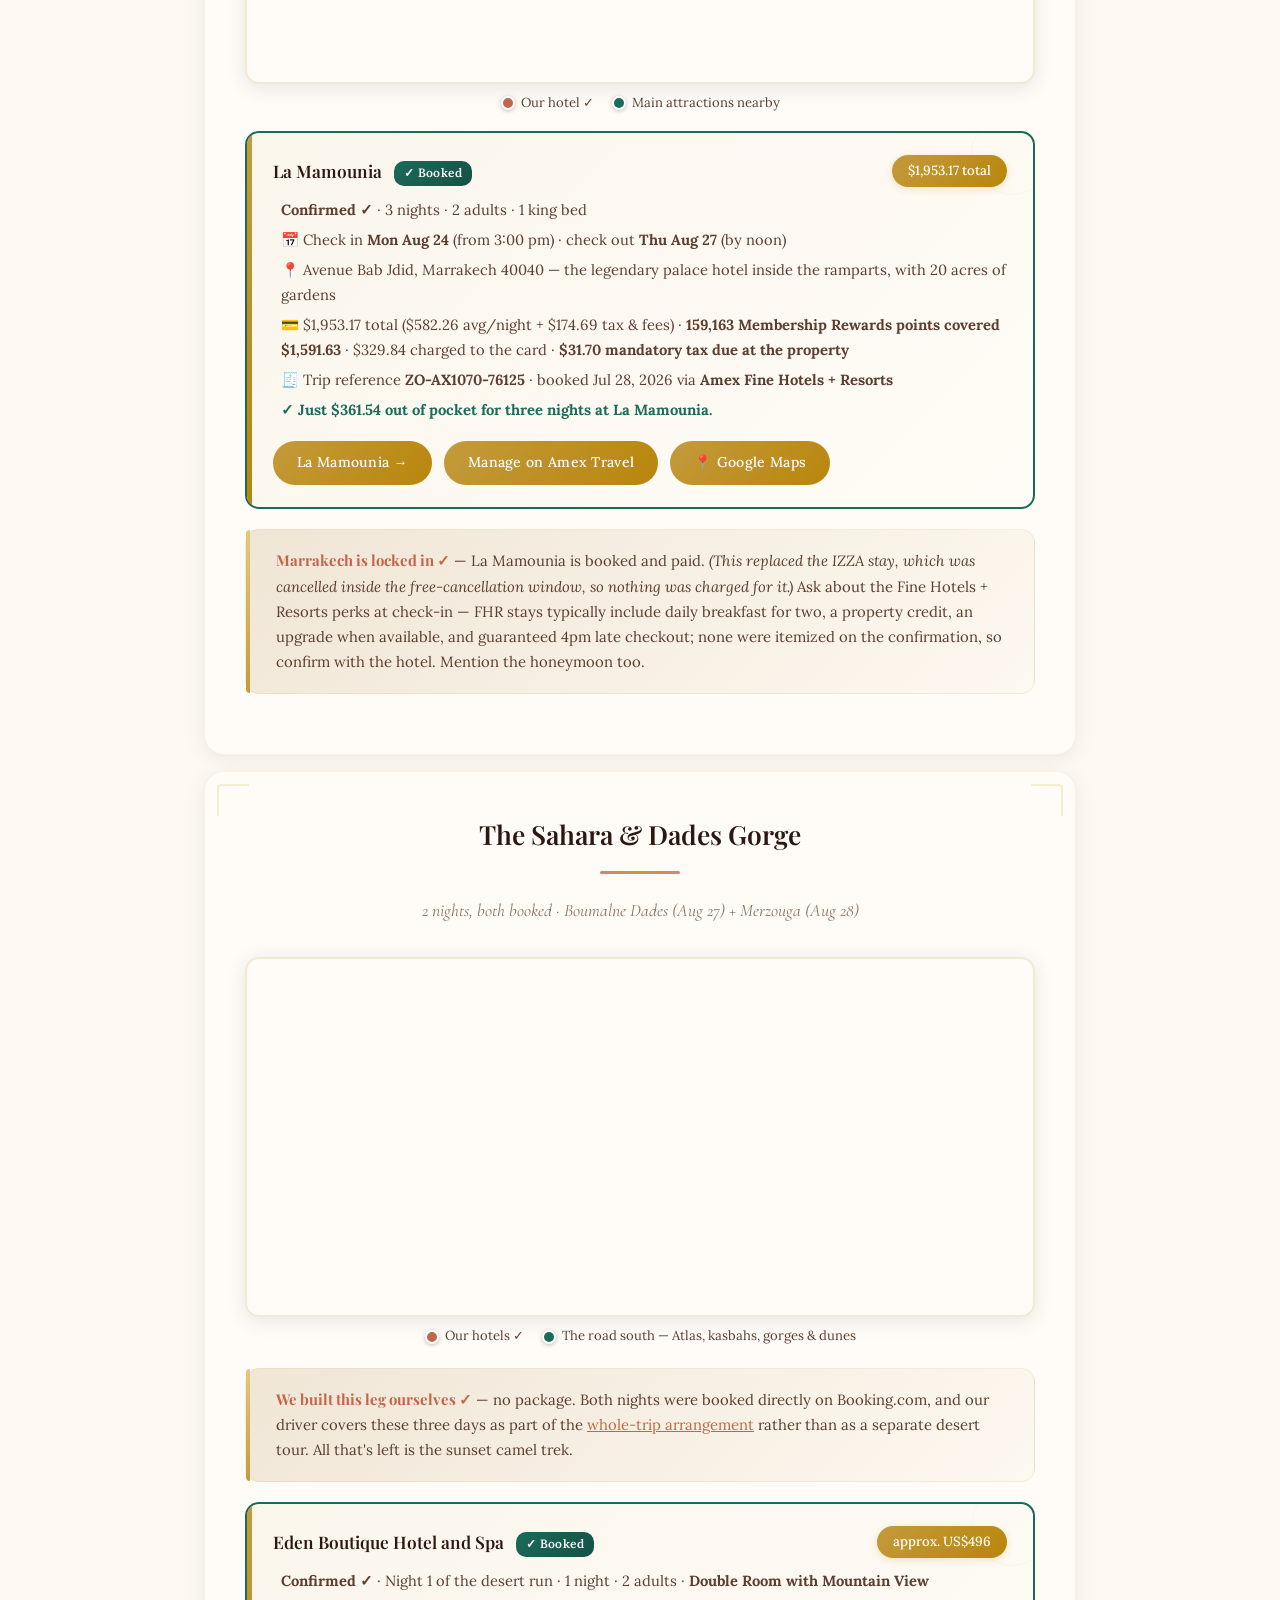
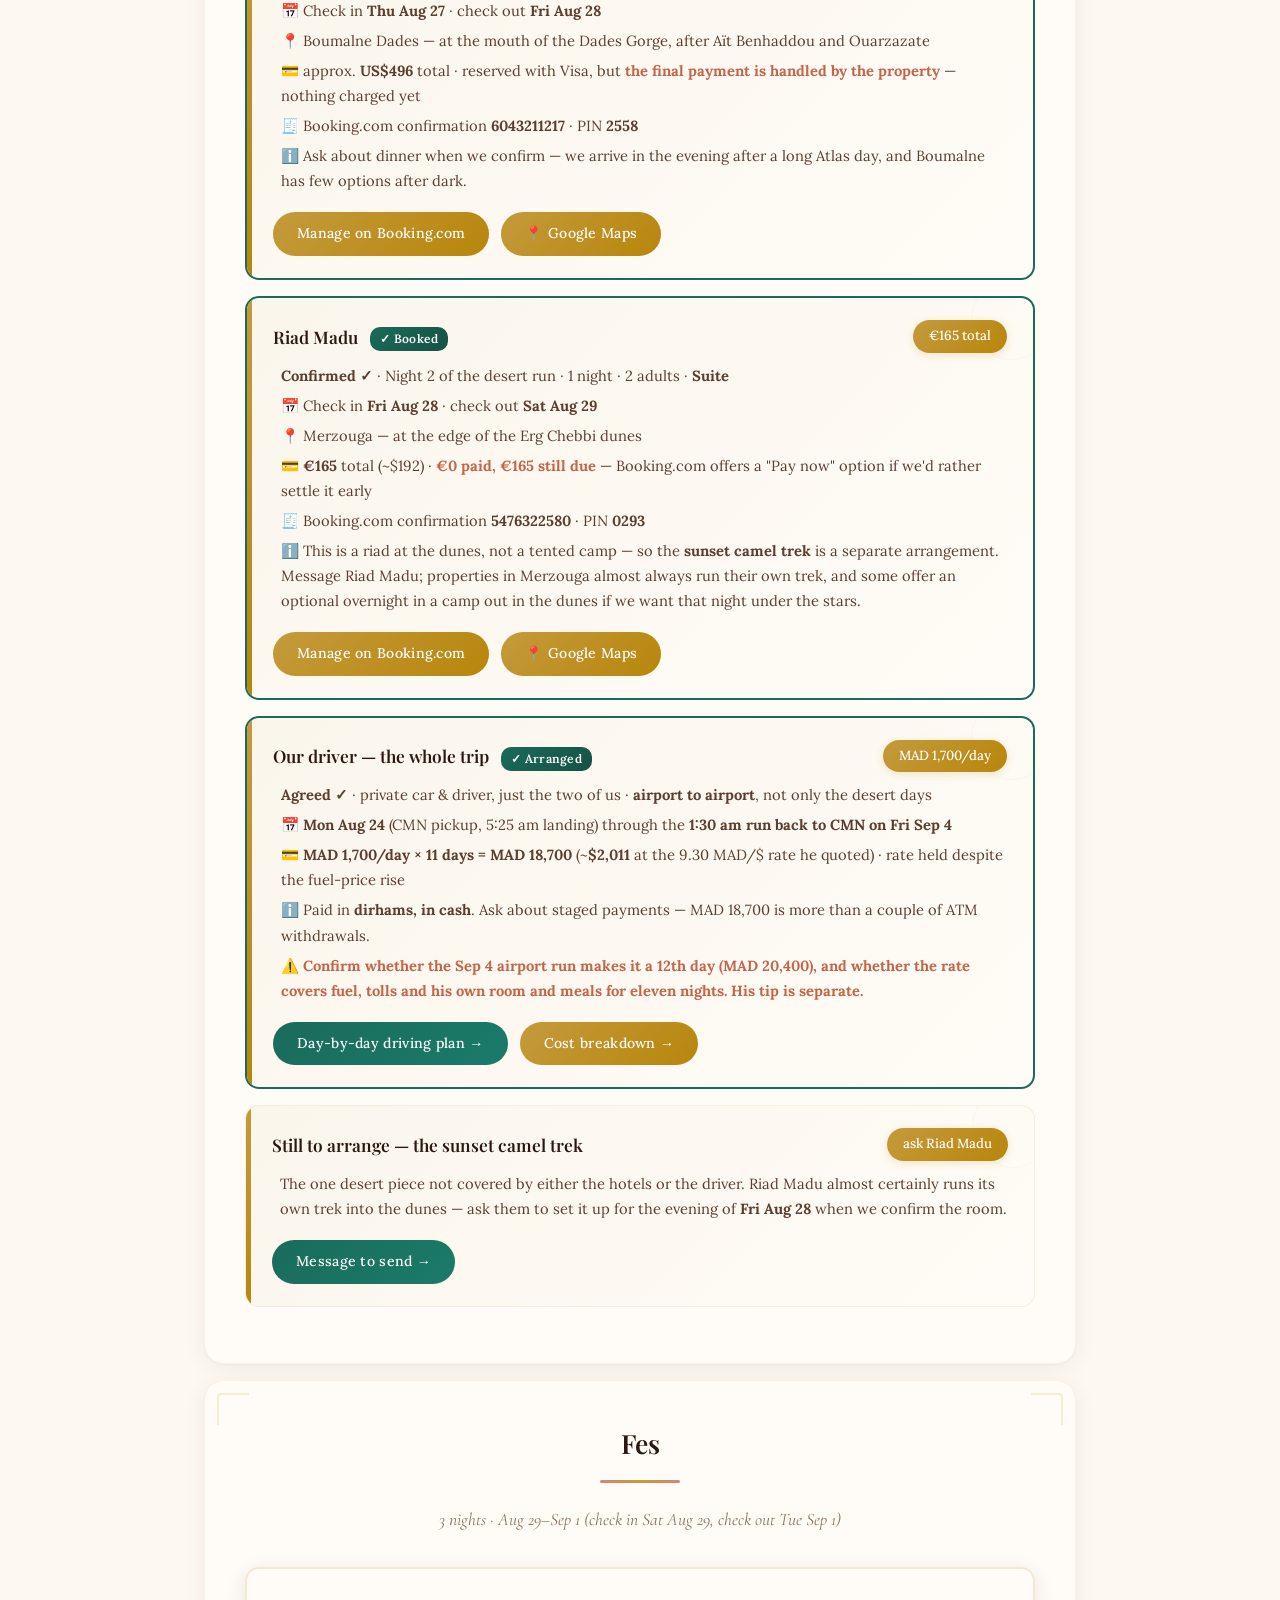
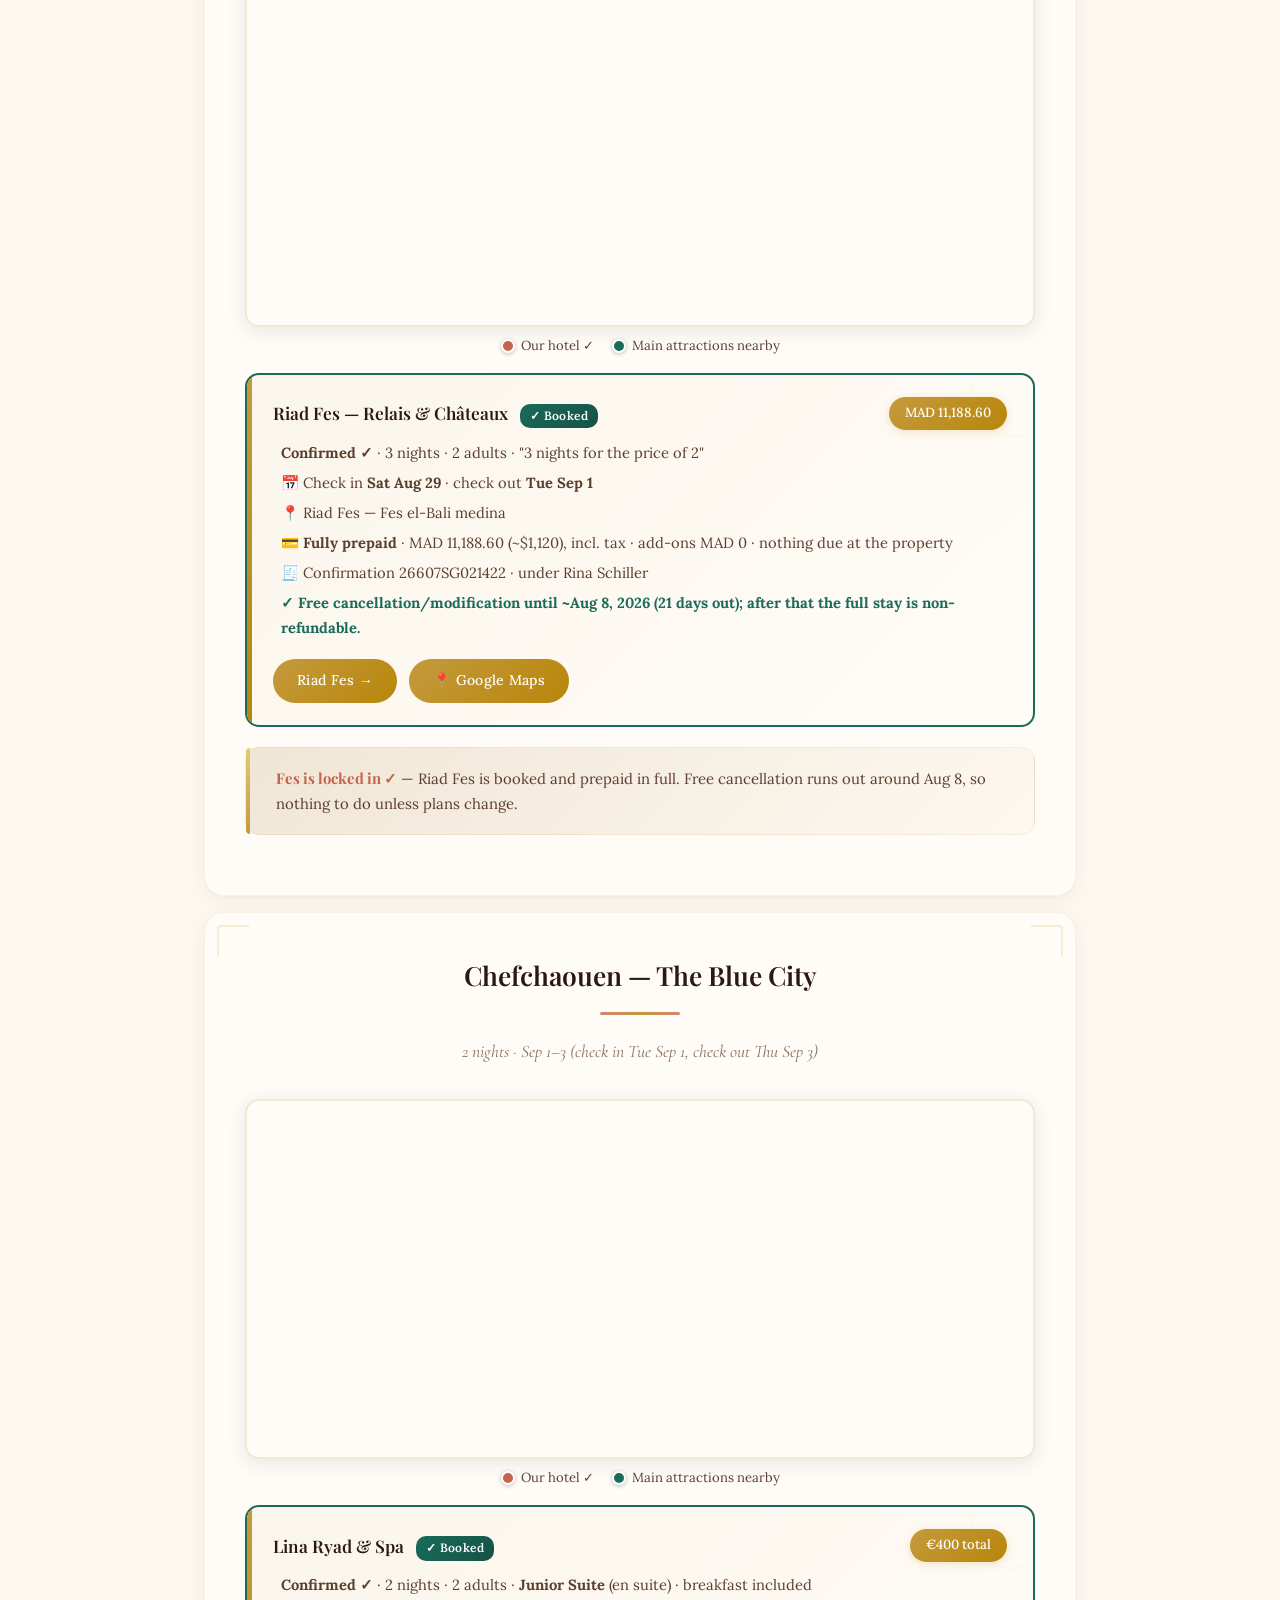
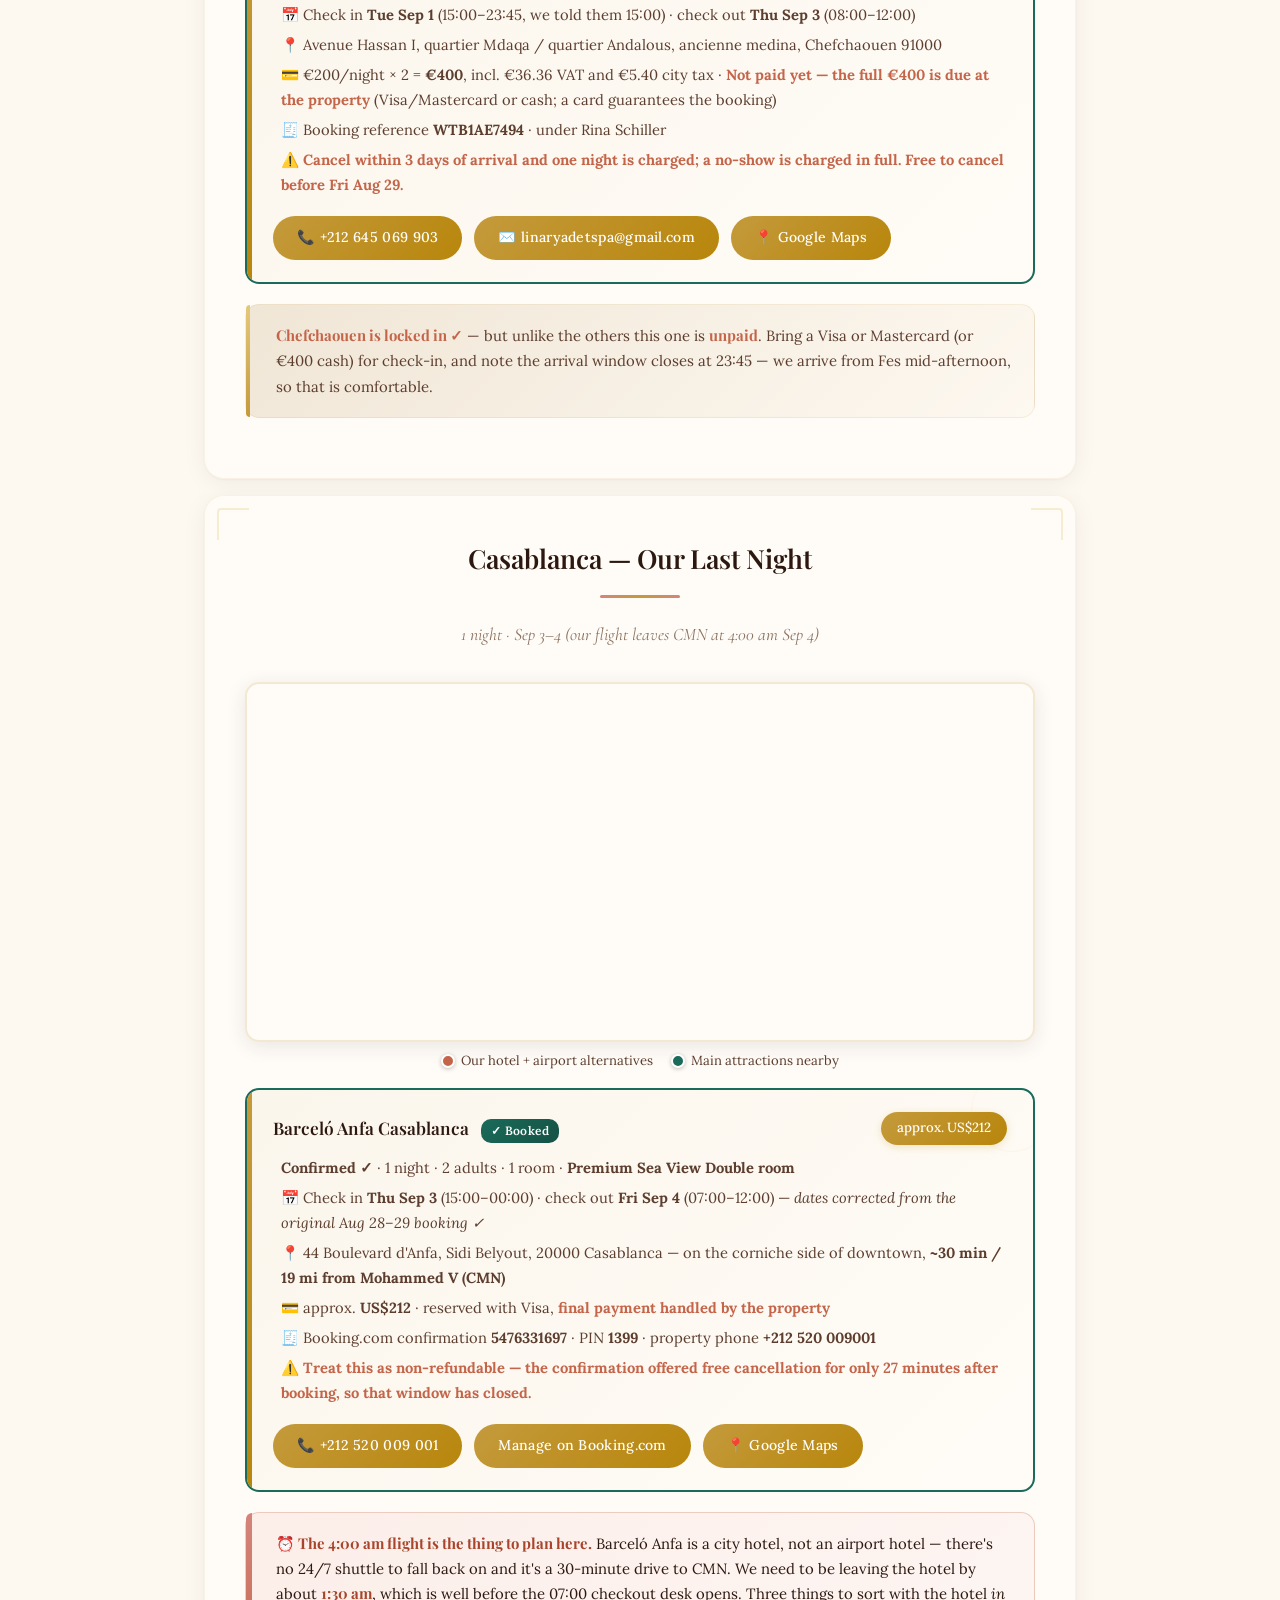
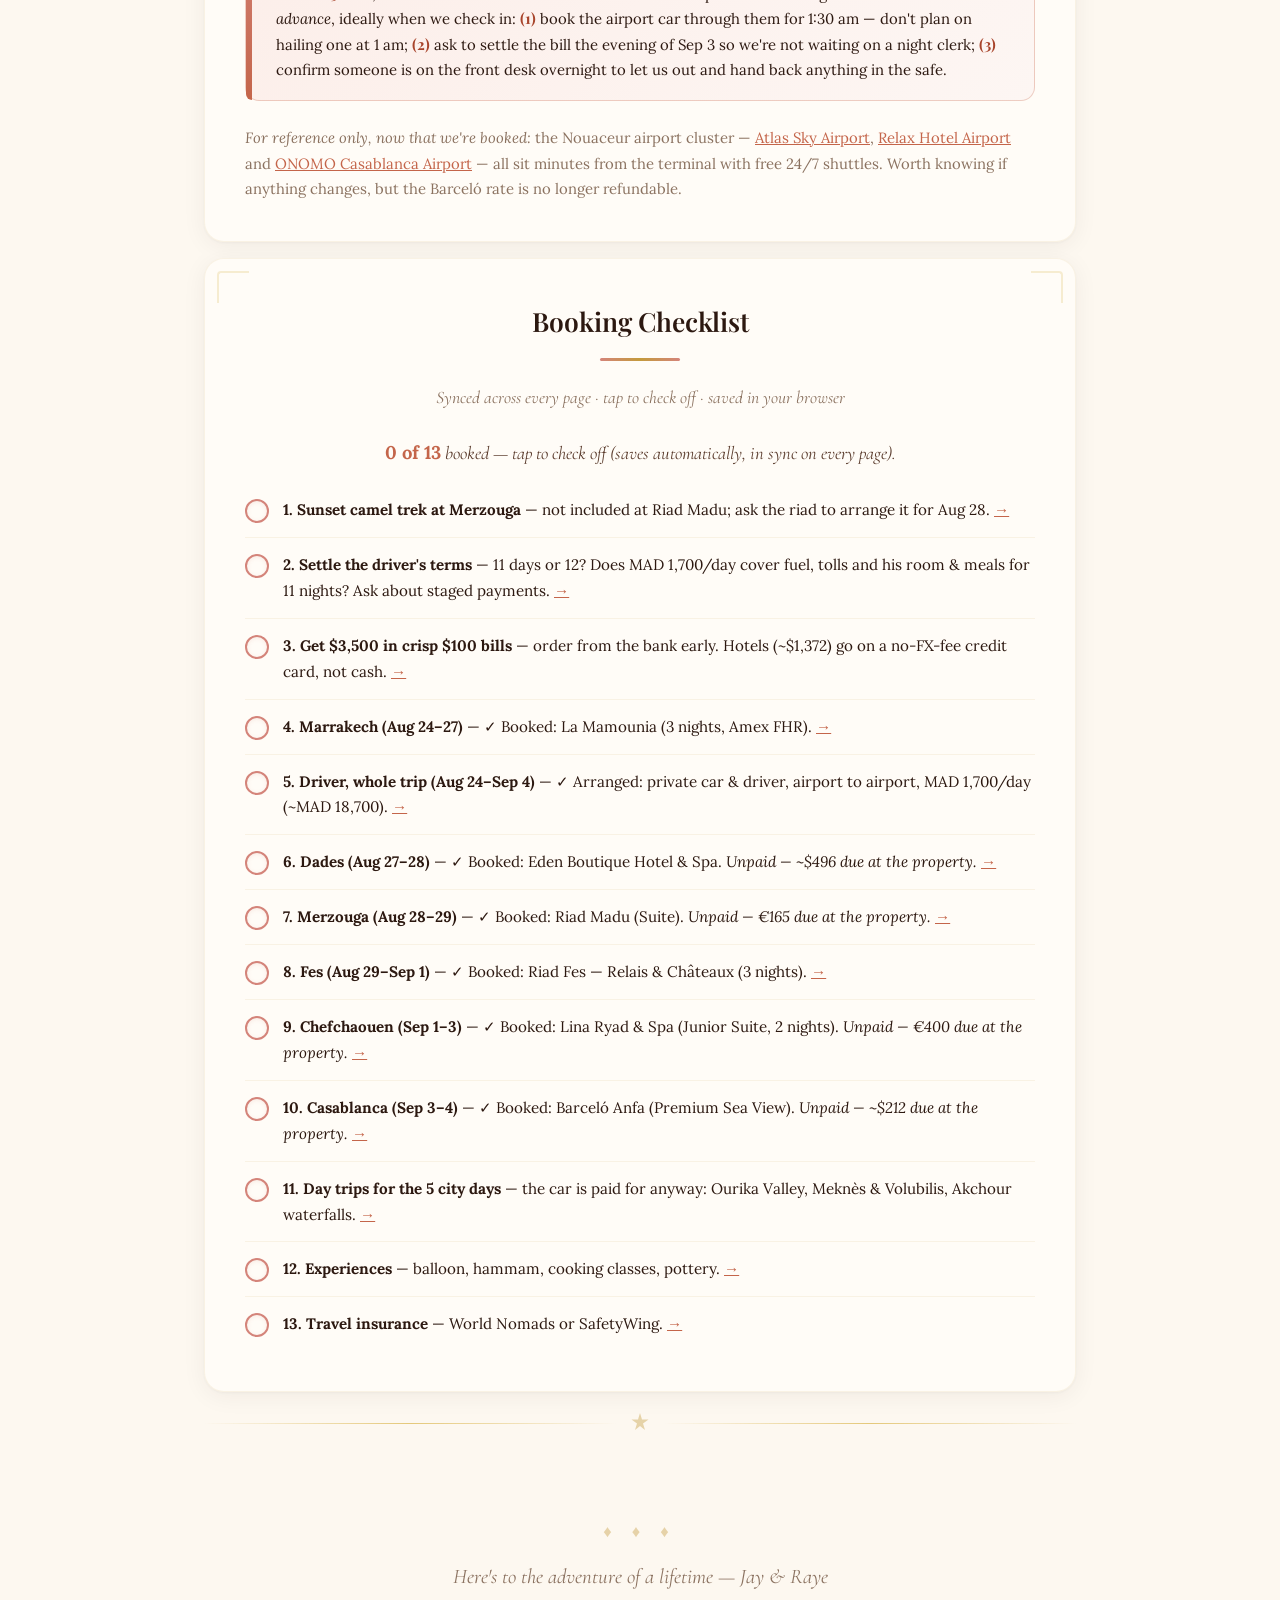
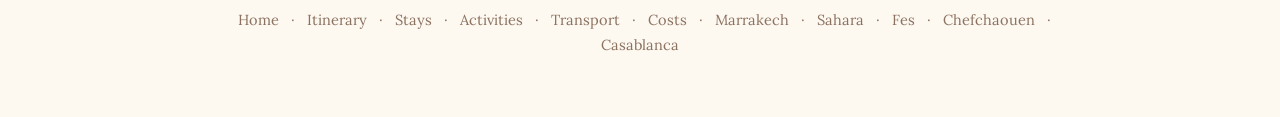
==== commit 2affef71: "Fix broken mobile header with a collapsible nav menu On narrow screens the nav stacked every link in" ====
--- a/accommodations.html
+++ b/accommodations.html
@@ -12,6 +12,8 @@
 <nav class="navbar">
   <div class="nav-inner">
     <a href="index.html" class="nav-logo">Jay <span class="amp">&</span> Raye <span style="opacity:.6;font-weight:400;">· Morocco</span></a>
+    <input class="nav-toggle" type="checkbox" id="nav-toggle" aria-label="Toggle navigation menu">
+    <label class="nav-burger" for="nav-toggle" aria-hidden="true"><span></span><span></span><span></span></label>
     <ul class="nav-links">
       <li><a href="index.html">Home</a></li>
       <li><a href="itinerary.html">Itinerary</a></li>
--- a/styles.css
+++ b/styles.css
@@ -115,7 +115,9 @@
 .dropdown-menu {
   position: absolute;
   top: 100%;
-  left: 0;
+  /* Cities is the last nav item, so anchor the popover to its right edge —
+     left-aligning pushes it past the viewport on narrower desktop windows. */
+  right: 0;
   min-width: 210px;
   background: #241318;
   border: 1px solid rgba(228,200,122,0.25);
@@ -147,13 +149,74 @@
   font-family: 'Playfair Display', serif;
 }
 
-@media (max-width: 760px) {
-  .nav-inner { flex-direction: column; align-items: stretch; padding: 10px 16px; }
-  .nav-logo { justify-content: center; margin-bottom: 6px; }
-  .nav-links { justify-content: center; }
-  .nav-links a { padding: 8px 10px; font-size: 0.85em; }
-  .dropdown-menu { position: static; opacity: 1; visibility: visible; transform: none; box-shadow: none; background: rgba(228,200,122,0.06); margin: 4px 0; }
-  .dropdown > a::after { content: ' ▾'; }
+/* Hamburger toggle — hidden on desktop, drives the mobile panel below.
+   The checkbox stays focusable (offscreen, not display:none) so the menu is
+   reachable by keyboard; the focus ring is drawn on the burger label. */
+.nav-toggle { position: absolute; opacity: 0; width: 1px; height: 1px; pointer-events: none; }
+.nav-burger { display: none; }
+
+/* Full nav row needs ~770px; switch to the burger just above that so the
+   links never wrap into a second row. */
+@media (max-width: 800px) {
+  .nav-inner { padding: 0 16px; min-height: 56px; flex-wrap: wrap; }
+
+  .nav-burger {
+    display: flex;
+    flex-direction: column;
+    justify-content: center;
+    gap: 5px;
+    width: 42px;
+    height: 42px;
+    padding: 10px;
+    margin-right: -8px;
+    border-radius: 10px;
+    cursor: pointer;
+  }
+  .nav-burger span {
+    display: block;
+    height: 2px;
+    background: var(--gold-light);
+    border-radius: 2px;
+    transition: transform 0.2s ease, opacity 0.2s ease;
+  }
+  .nav-toggle:focus-visible + .nav-burger { outline: 2px solid var(--gold-light); outline-offset: 2px; }
+  /* Burger morphs into an X while the panel is open. */
+  .nav-toggle:checked + .nav-burger span:nth-child(1) { transform: translateY(7px) rotate(45deg); }
+  .nav-toggle:checked + .nav-burger span:nth-child(2) { opacity: 0; }
+  .nav-toggle:checked + .nav-burger span:nth-child(3) { transform: translateY(-7px) rotate(-45deg); }
+
+  /* Collapsed by default; opening it drops a full-width panel under the bar. */
+  .nav-links {
+    display: none;
+    flex-basis: 100%;
+    flex-direction: column;
+    align-items: stretch;
+    gap: 2px;
+    padding: 6px 0 12px;
+    max-height: calc(100vh - 56px);
+    overflow-y: auto;
+    border-top: 1px solid rgba(228,200,122,0.18);
+  }
+  .nav-toggle:checked ~ .nav-links { display: flex; }
+  .nav-links a { padding: 12px 14px; font-size: 0.95em; }
+
+  /* Cities becomes an inline sub-list inside the panel instead of a popover. */
+  .dropdown-menu {
+    position: static;
+    opacity: 1;
+    visibility: visible;
+    transform: none;
+    box-shadow: none;
+    border: none;
+    border-left: 2px solid rgba(228,200,122,0.25);
+    border-radius: 0;
+    background: transparent;
+    min-width: 0;
+    margin: 2px 0 6px 16px;
+    padding: 0 0 0 8px;
+  }
+  .dropdown > a { pointer-events: none; opacity: 0.75; font-size: 0.8em; letter-spacing: 1px; text-transform: uppercase; padding-bottom: 4px; }
+  .dropdown > a::after { content: none; }
 }
 
 /* ════════════════ HERO ════════════════ */
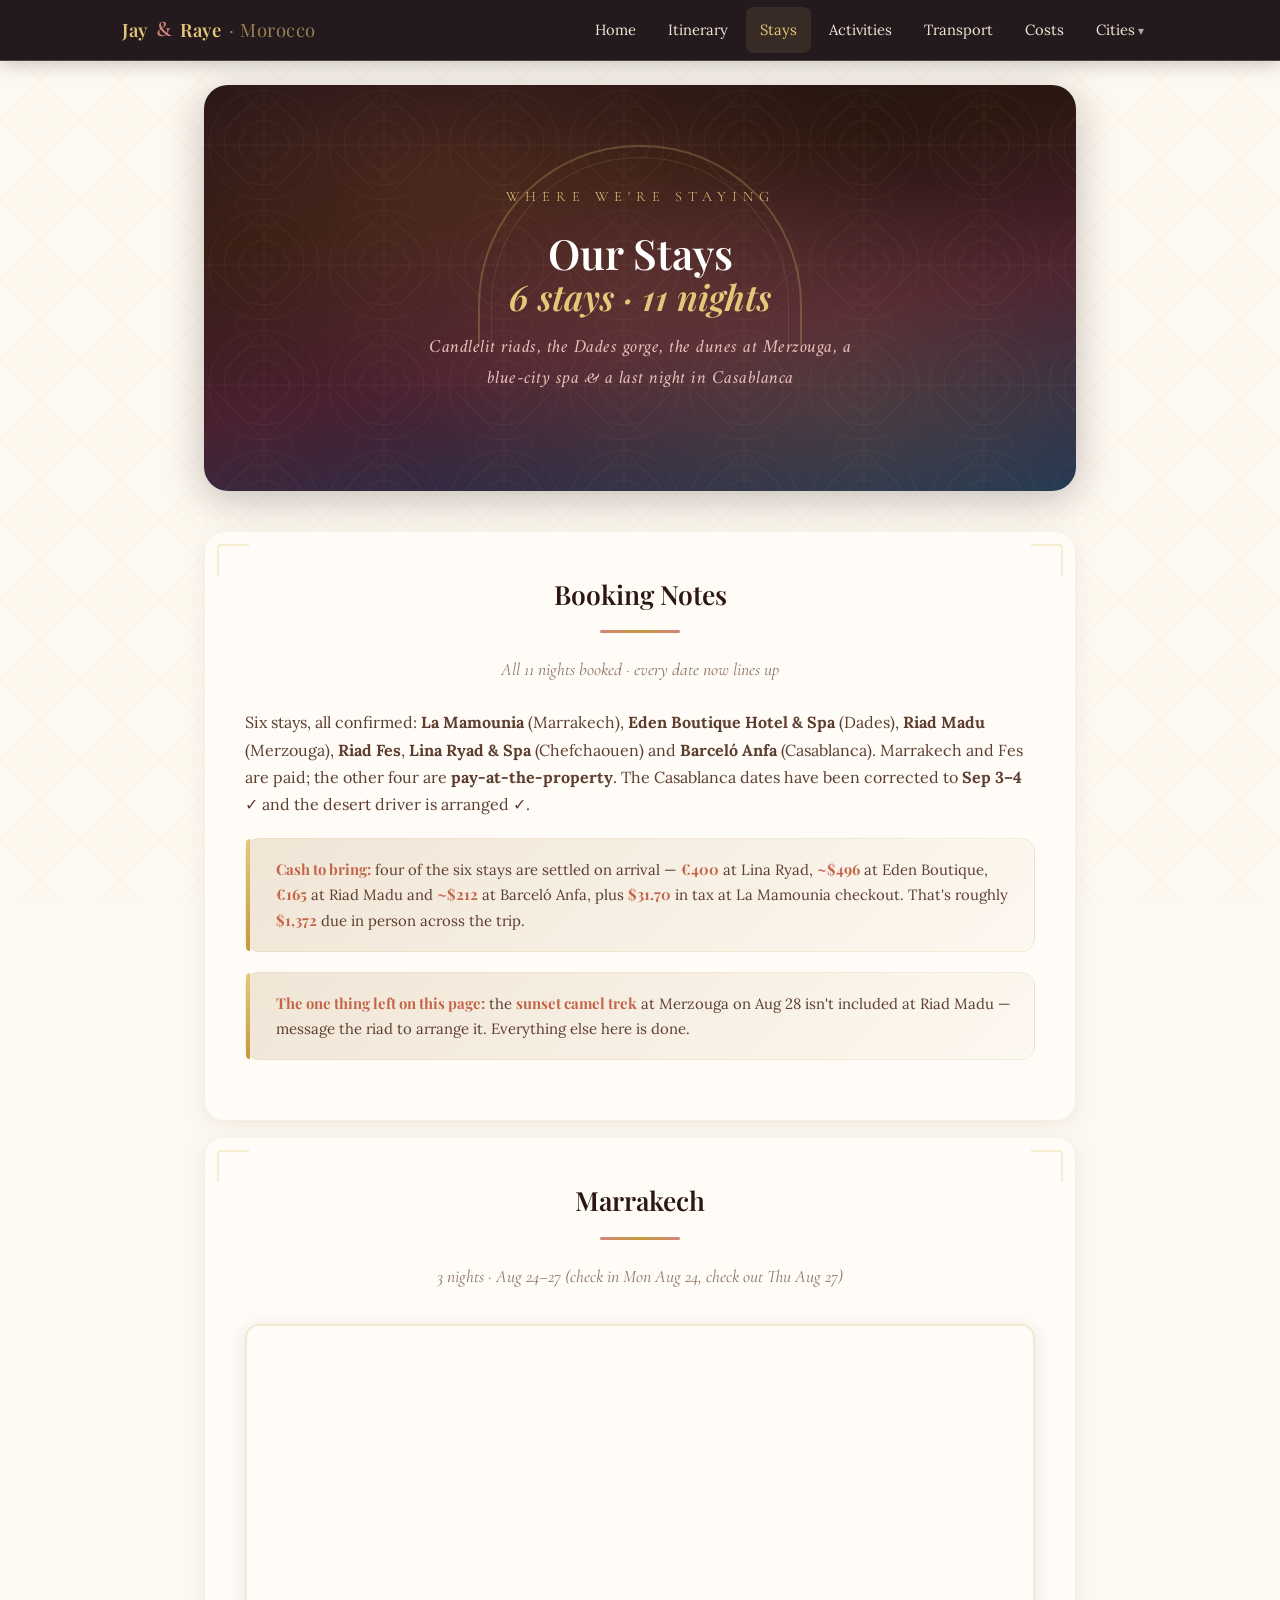
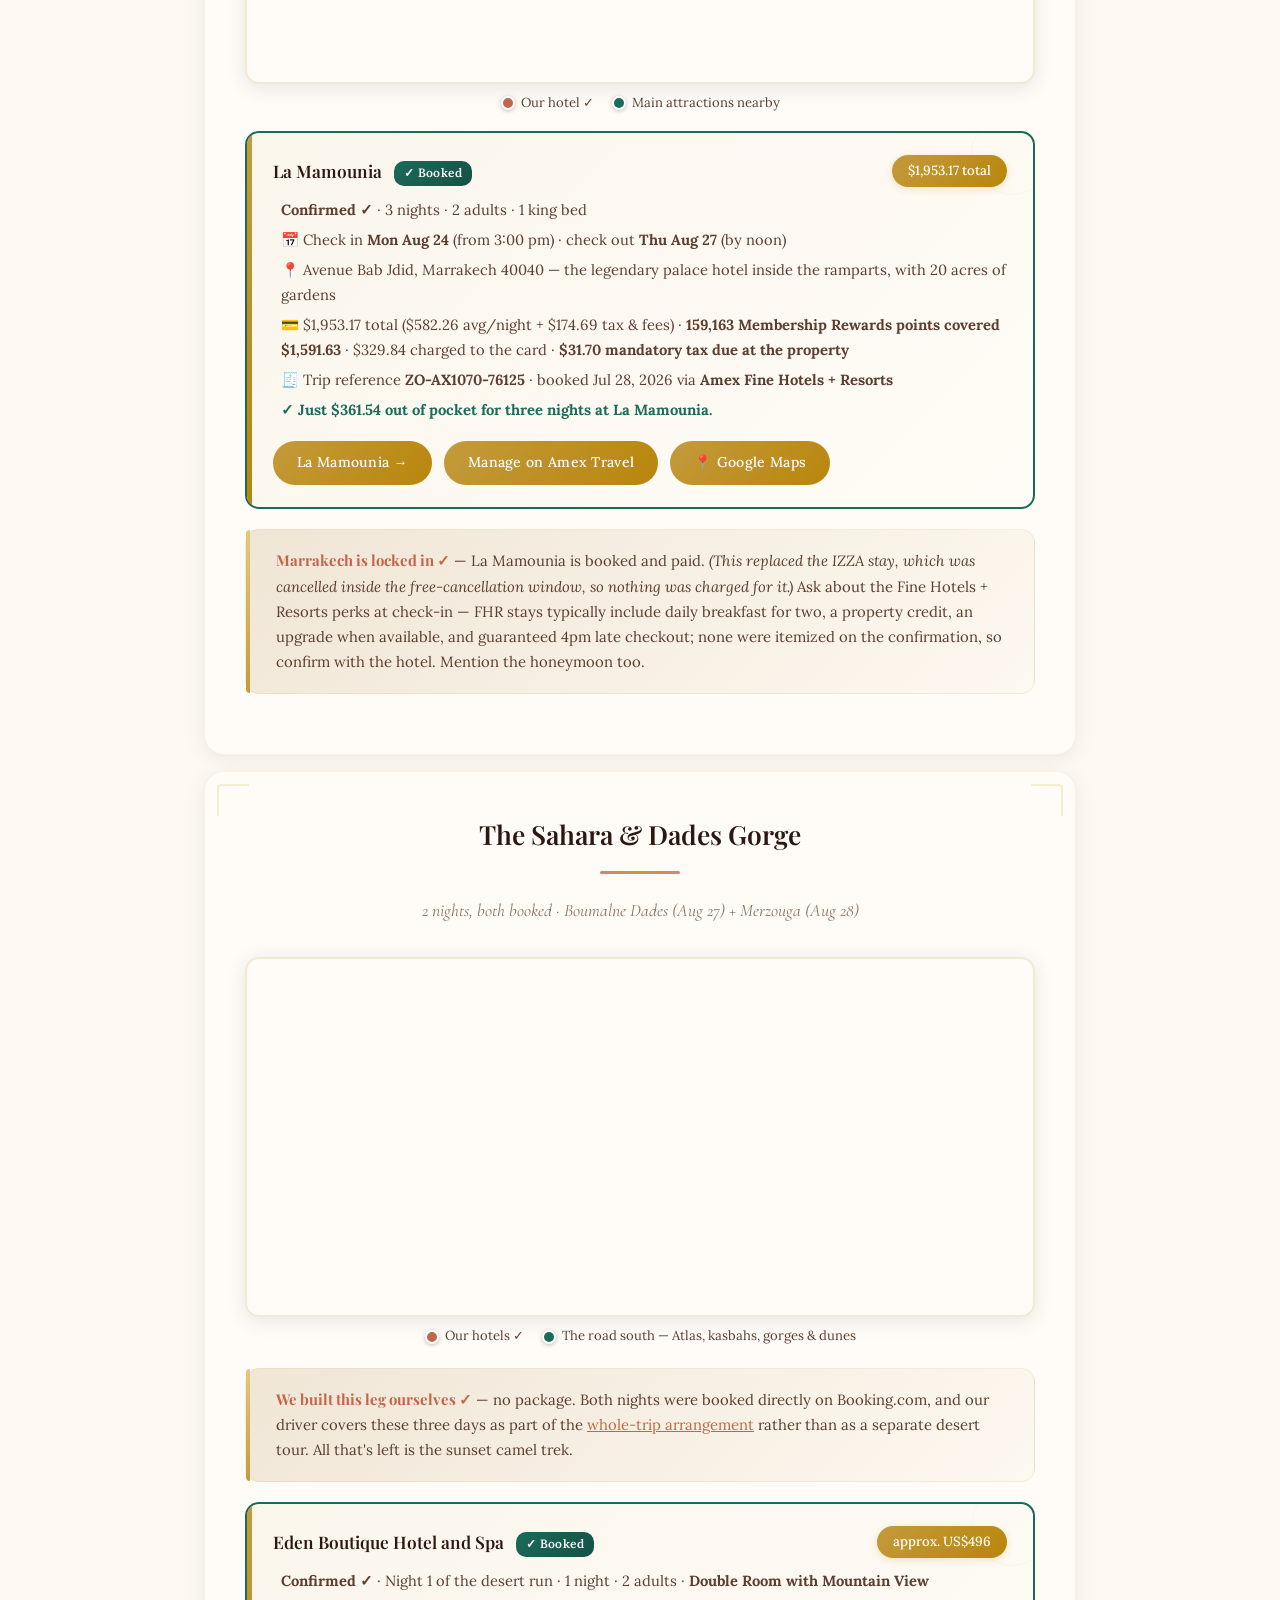
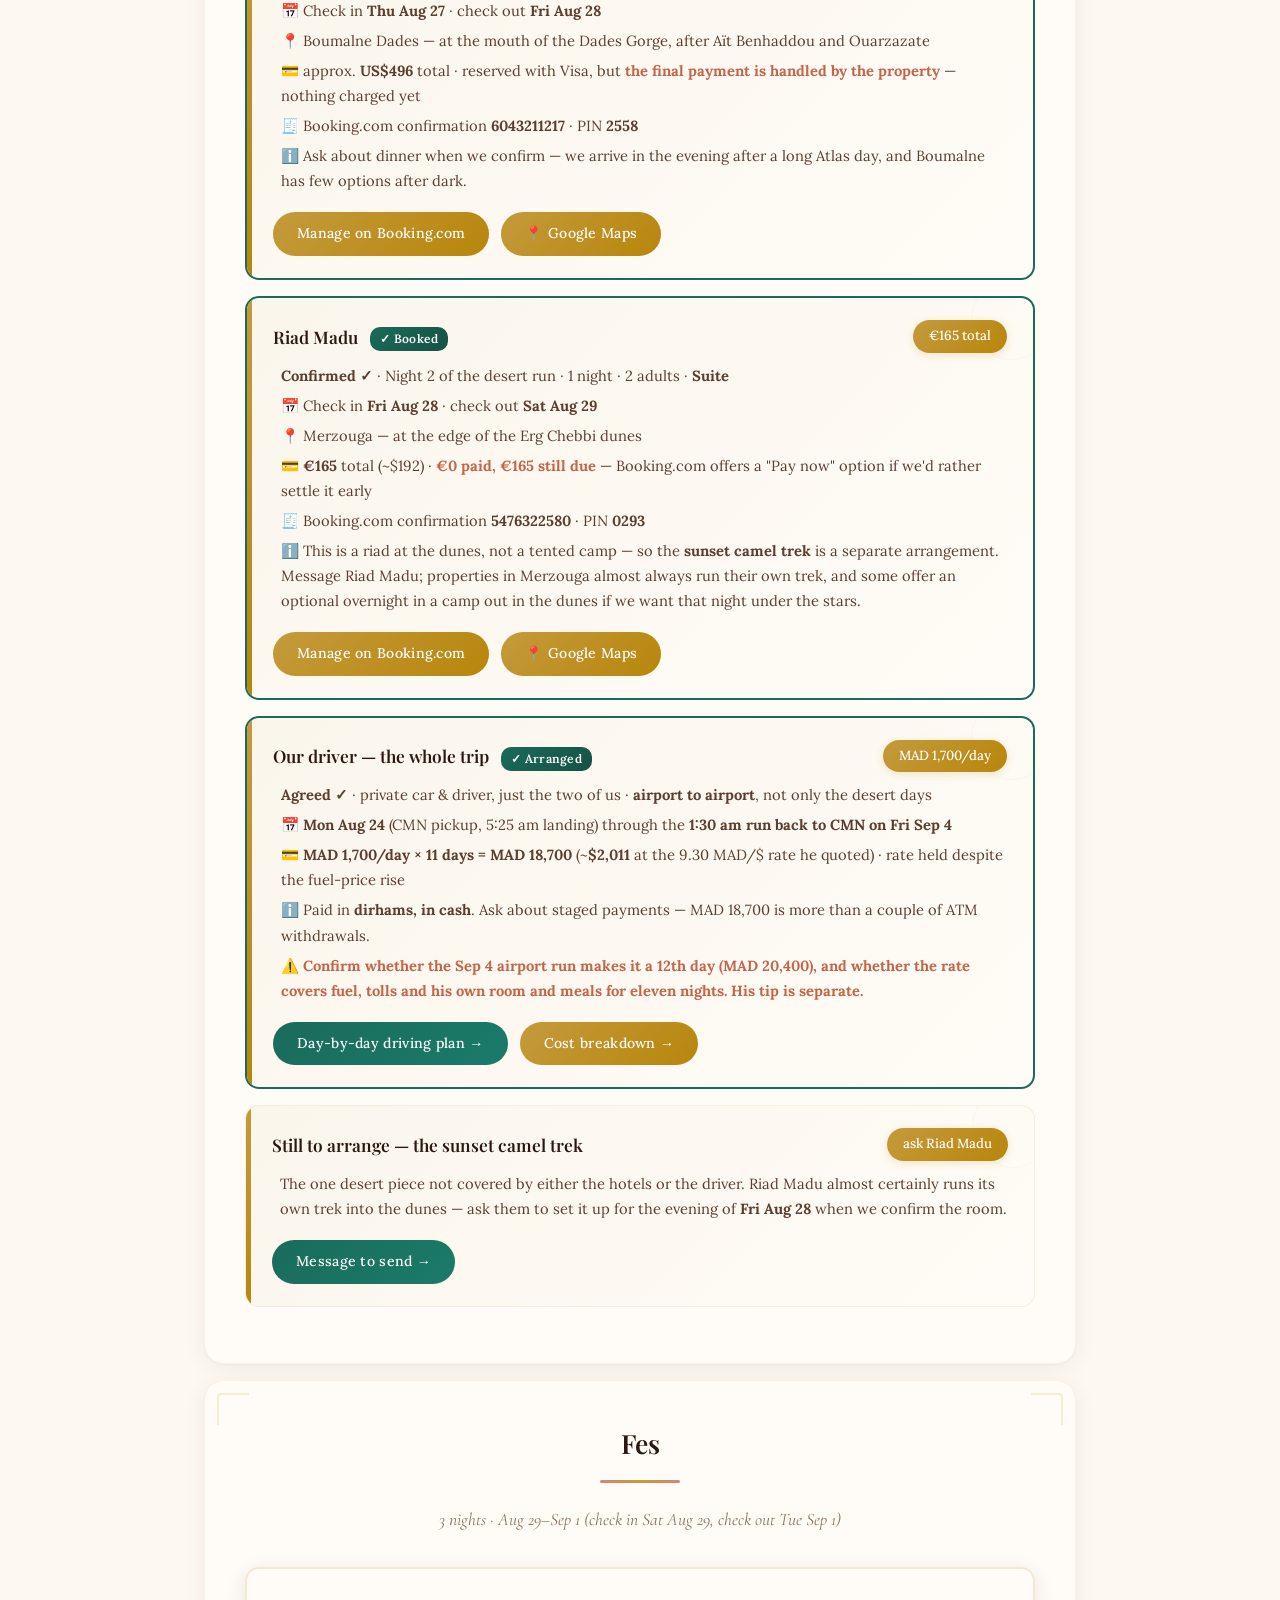
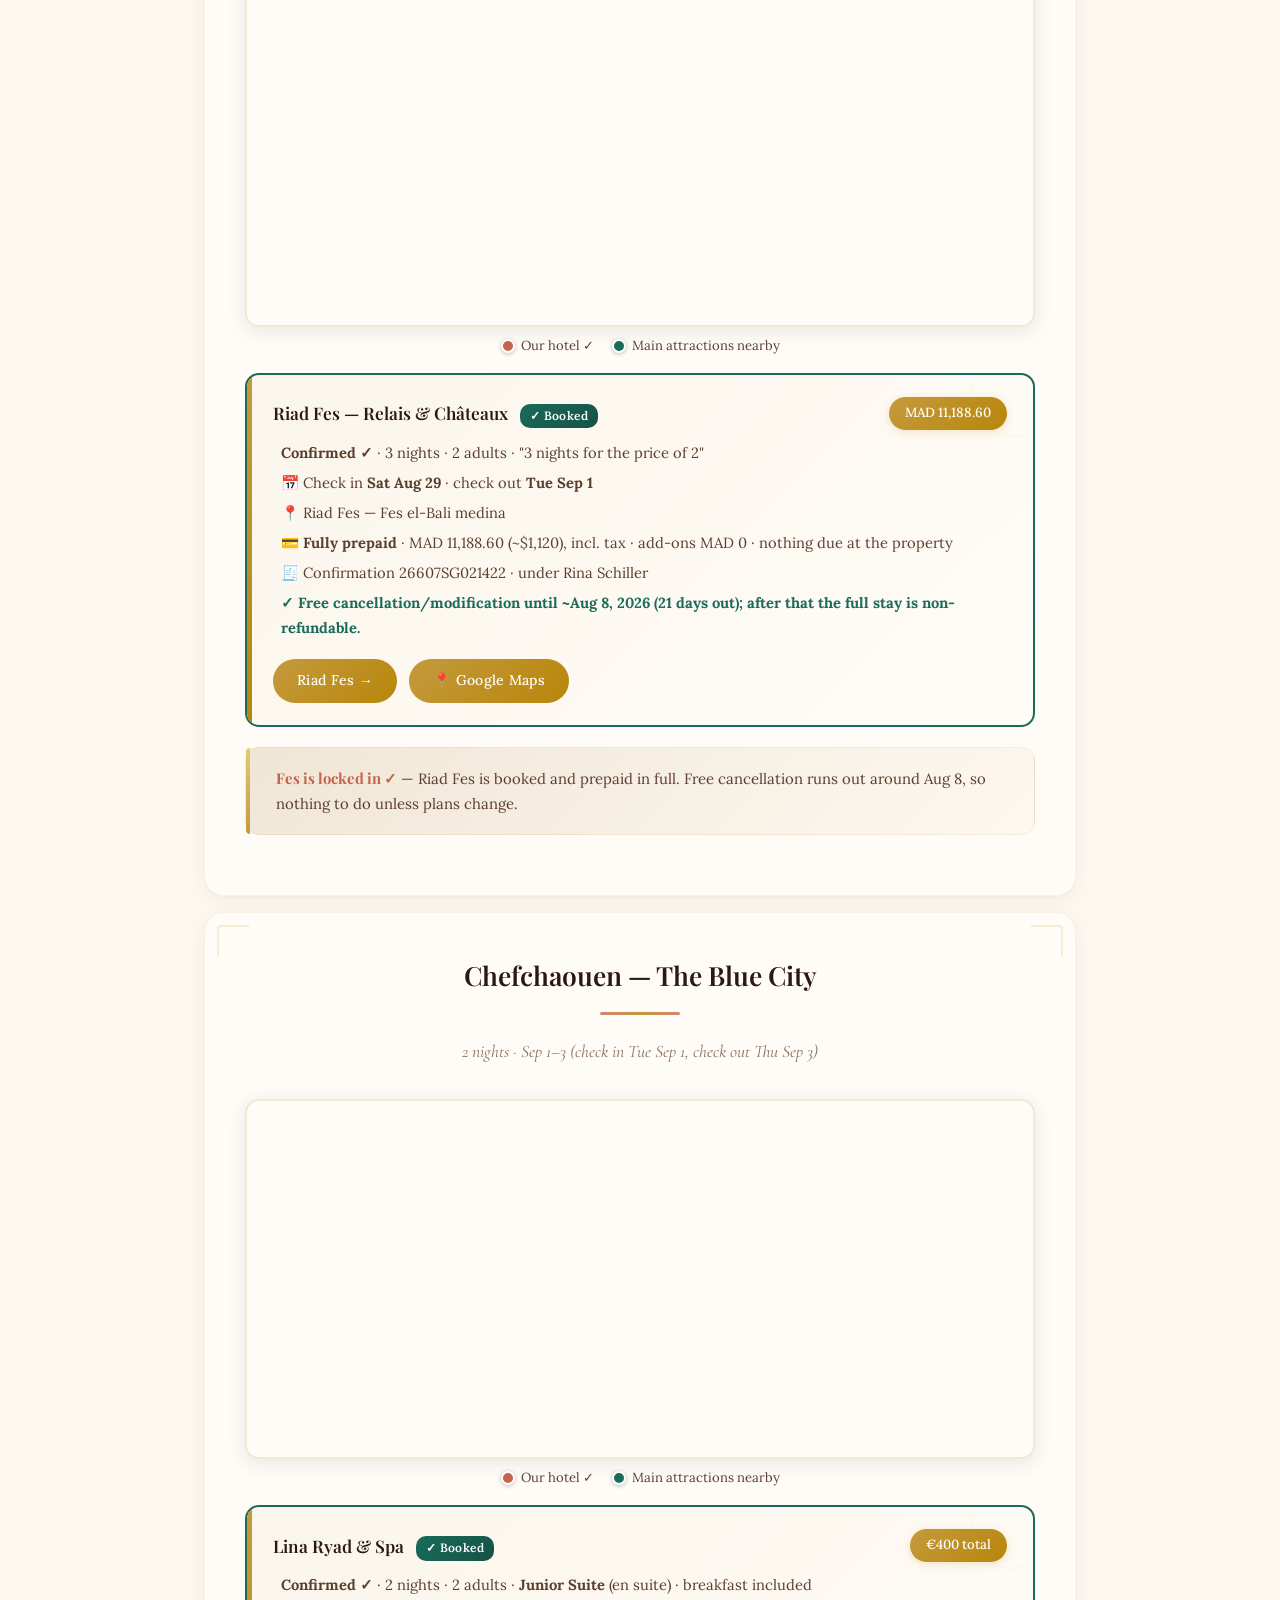
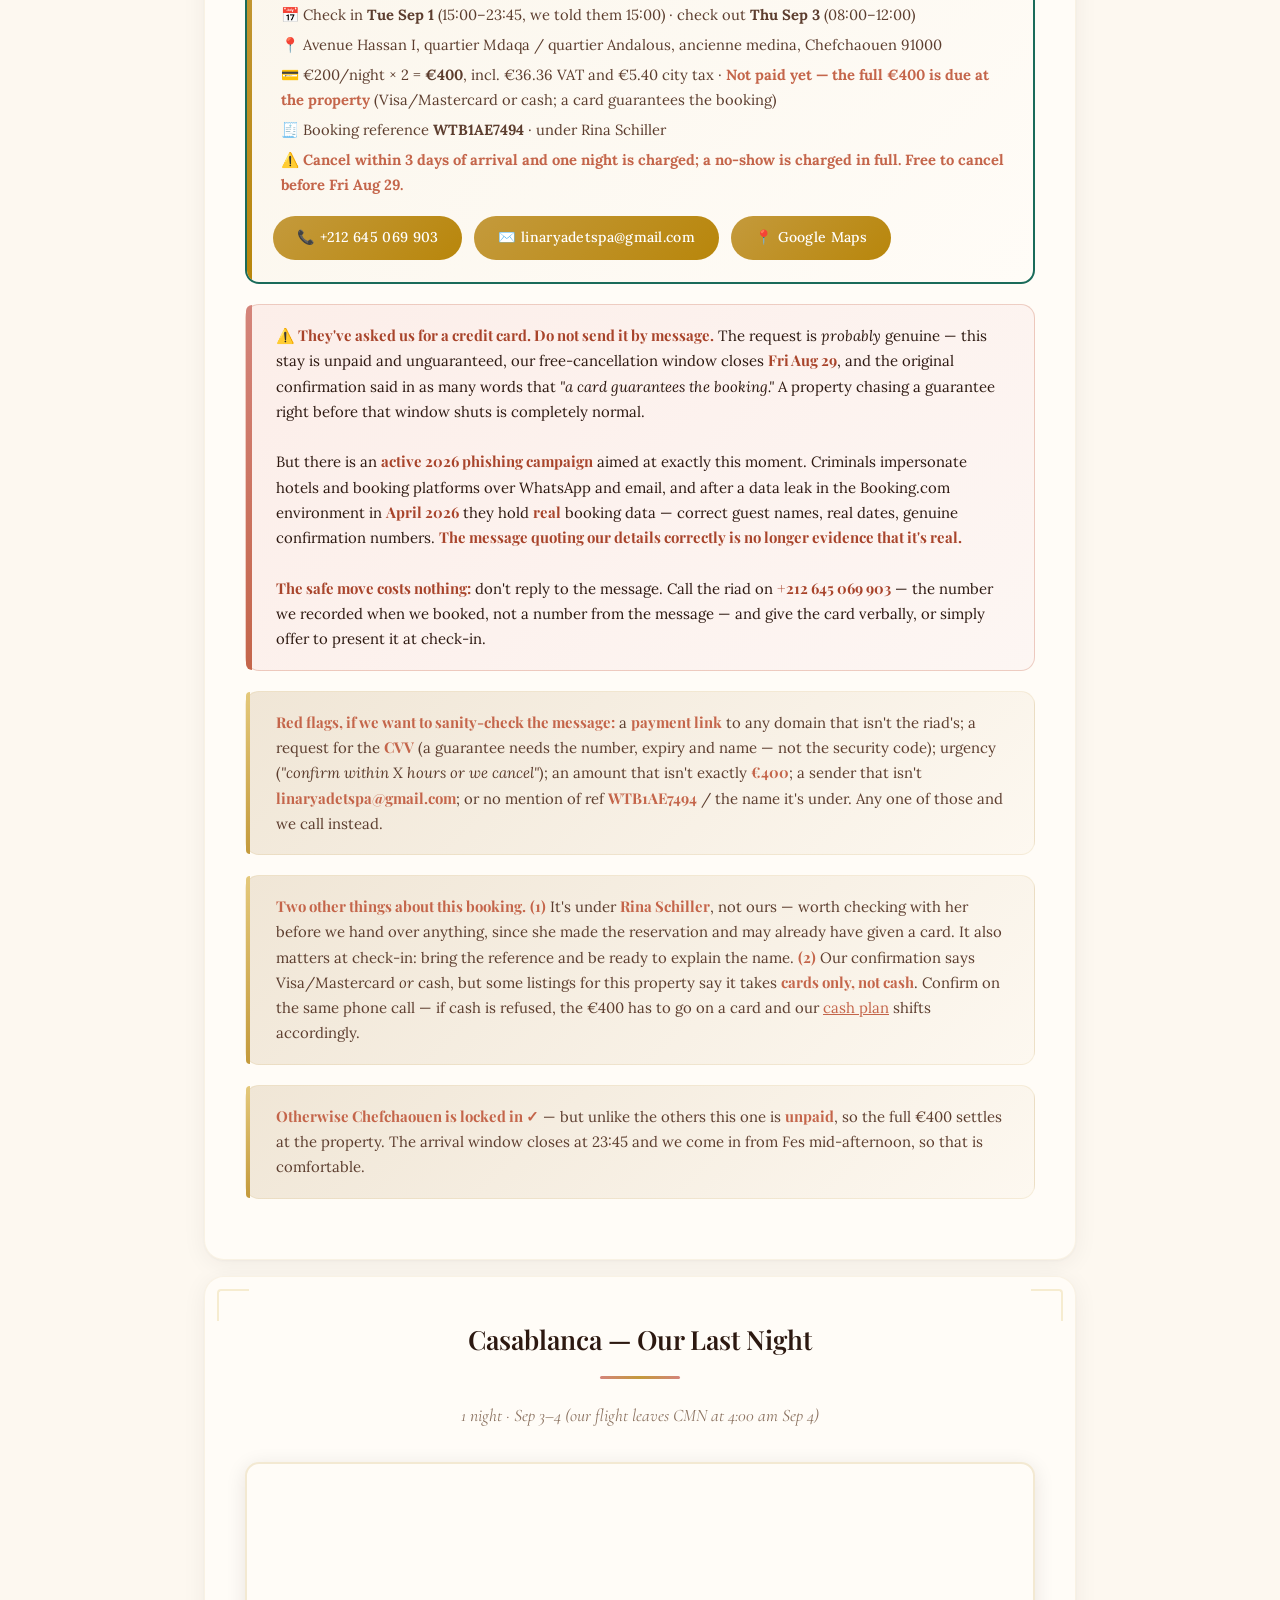
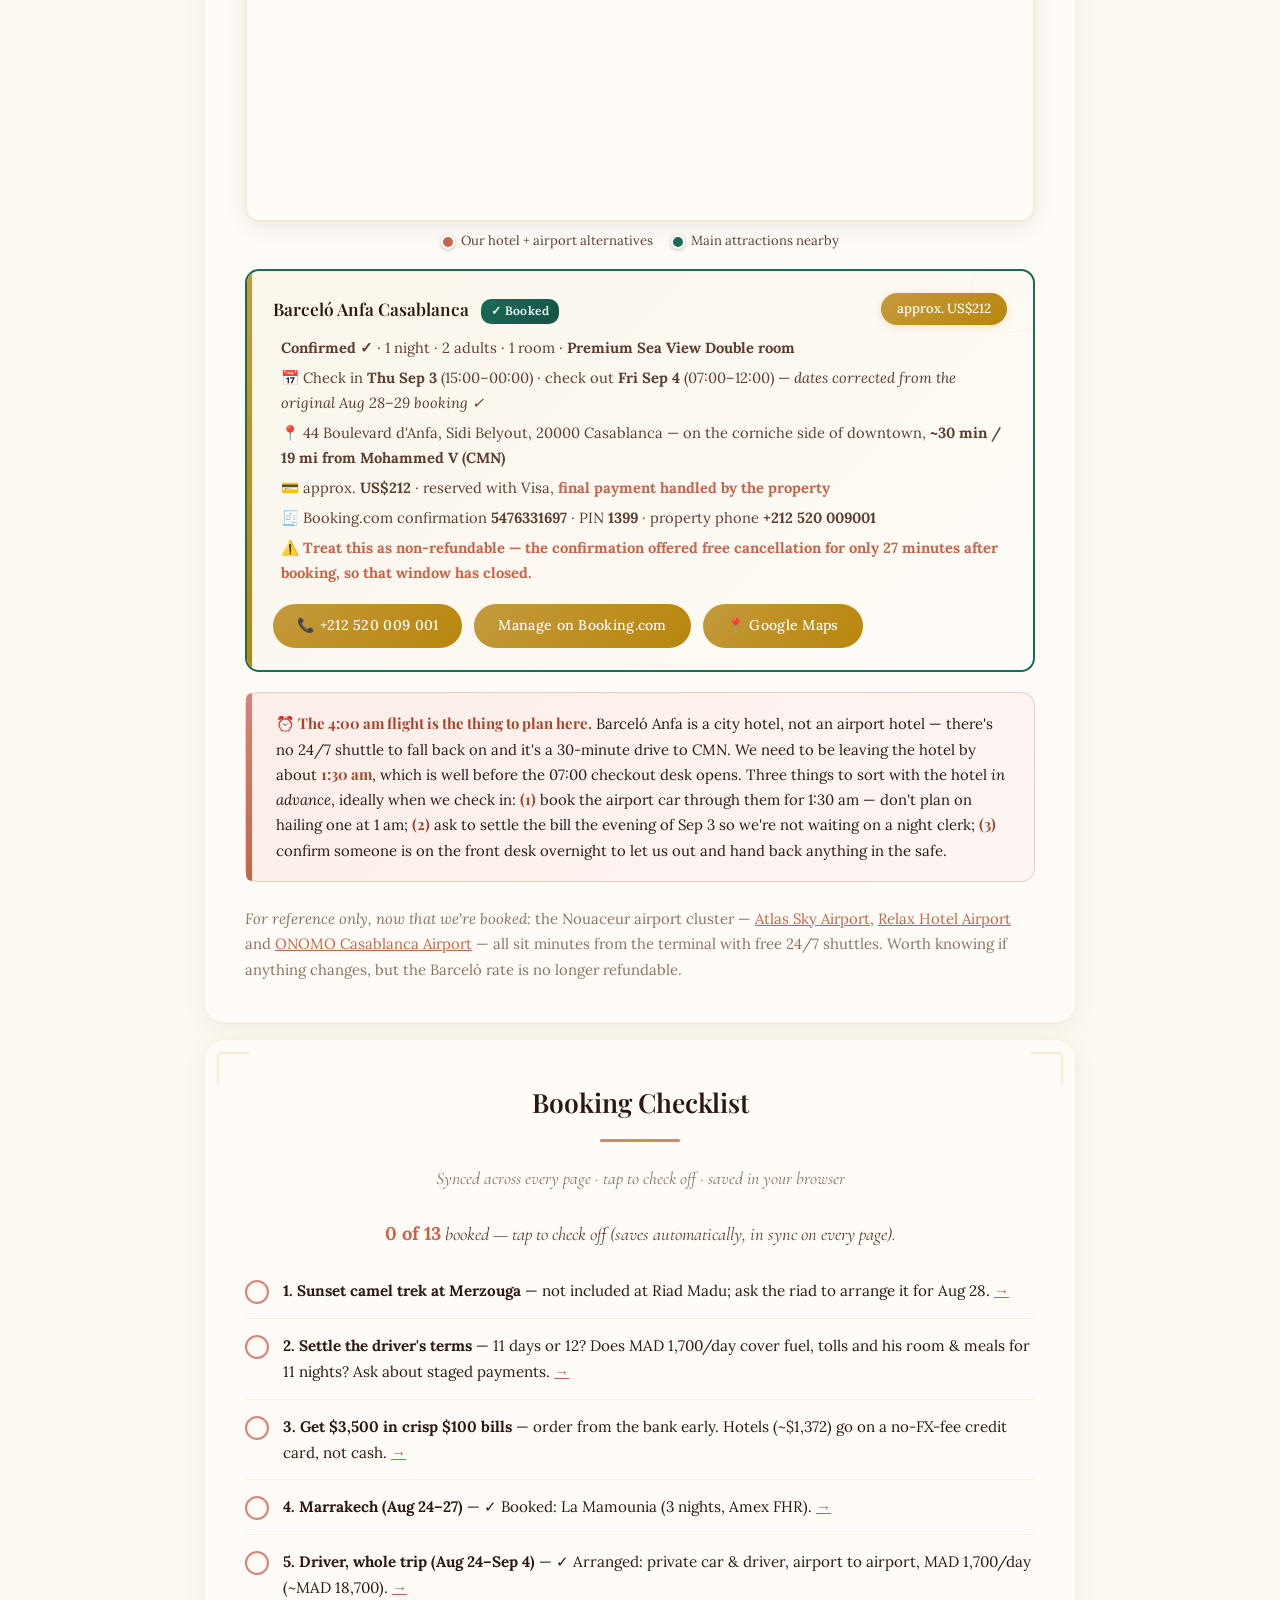
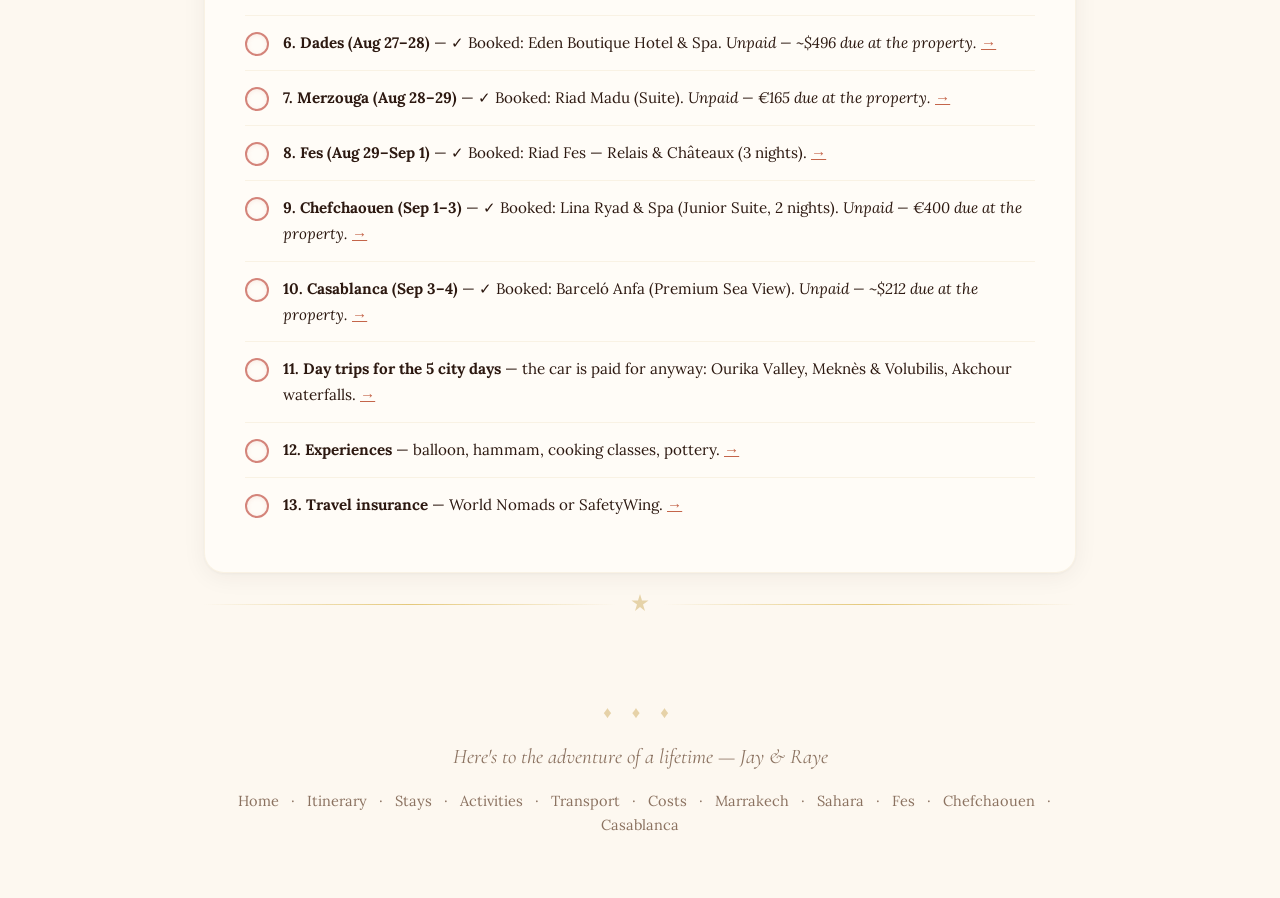
==== commit bb1249f8: "Flag the Lina Ryad credit-card request and how to handle it safely The riad has asked for a credit c" ====
--- a/accommodations.html
+++ b/accommodations.html
@@ -187,7 +187,15 @@
     <a href="https://www.google.com/maps/search/?api=1&amp;query=Lina+Ryad+et+Spa+Chefchaouen" target="_blank" class="book-btn secondary">📍 Google Maps</a>
   </div>
 
-  <div class="tip"><strong>Chefchaouen is locked in ✓</strong> &mdash; but unlike the others this one is <strong>unpaid</strong>. Bring a Visa or Mastercard (or &euro;400 cash) for check-in, and note the arrival window closes at 23:45 &mdash; we arrive from Fes mid-afternoon, so that is comfortable.</div>
+  <div class="tip alert"><strong>⚠️ They've asked us for a credit card. Do not send it by message.</strong> The request is <em>probably</em> genuine &mdash; this stay is unpaid and unguaranteed, our free-cancellation window closes <strong>Fri Aug 29</strong>, and the original confirmation said in as many words that <em>"a card guarantees the booking."</em> A property chasing a guarantee right before that window shuts is completely normal.<br><br>
+  But there is an <strong>active 2026 phishing campaign</strong> aimed at exactly this moment. Criminals impersonate hotels and booking platforms over WhatsApp and email, and after a data leak in the Booking.com environment in <strong>April 2026</strong> they hold <strong>real</strong> booking data &mdash; correct guest names, real dates, genuine confirmation numbers. <strong>The message quoting our details correctly is no longer evidence that it's real.</strong><br><br>
+  <strong>The safe move costs nothing:</strong> don't reply to the message. Call the riad on <strong>+212 645 069 903</strong> &mdash; the number we recorded when we booked, not a number from the message &mdash; and give the card verbally, or simply offer to present it at check-in.</div>
+
+  <div class="tip"><strong>Red flags, if we want to sanity-check the message:</strong> a <strong>payment link</strong> to any domain that isn't the riad's; a request for the <strong>CVV</strong> (a guarantee needs the number, expiry and name &mdash; not the security code); urgency (<em>"confirm within X hours or we cancel"</em>); an amount that isn't exactly <strong>&euro;400</strong>; a sender that isn't <strong>linaryadetspa@gmail.com</strong>; or no mention of ref <strong>WTB1AE7494</strong> / the name it's under. Any one of those and we call instead.</div>
+
+  <div class="tip"><strong>Two other things about this booking.</strong> <strong>(1)</strong> It's under <strong>Rina Schiller</strong>, not ours &mdash; worth checking with her before we hand over anything, since she made the reservation and may already have given a card. It also matters at check-in: bring the reference and be ready to explain the name. <strong>(2)</strong> Our confirmation says Visa/Mastercard <em>or</em> cash, but some listings for this property say it takes <strong>cards only, not cash</strong>. Confirm on the same phone call &mdash; if cash is refused, the &euro;400 has to go on a card and our <a href="costs.html#cash">cash plan</a> shifts accordingly.</div>
+
+  <div class="tip"><strong>Otherwise Chefchaouen is locked in ✓</strong> &mdash; but unlike the others this one is <strong>unpaid</strong>, so the full &euro;400 settles at the property. The arrival window closes at 23:45 and we come in from Fes mid-afternoon, so that is comfortable.</div>
 </div>
 
 <!-- ═══ CASABLANCA ═══ -->
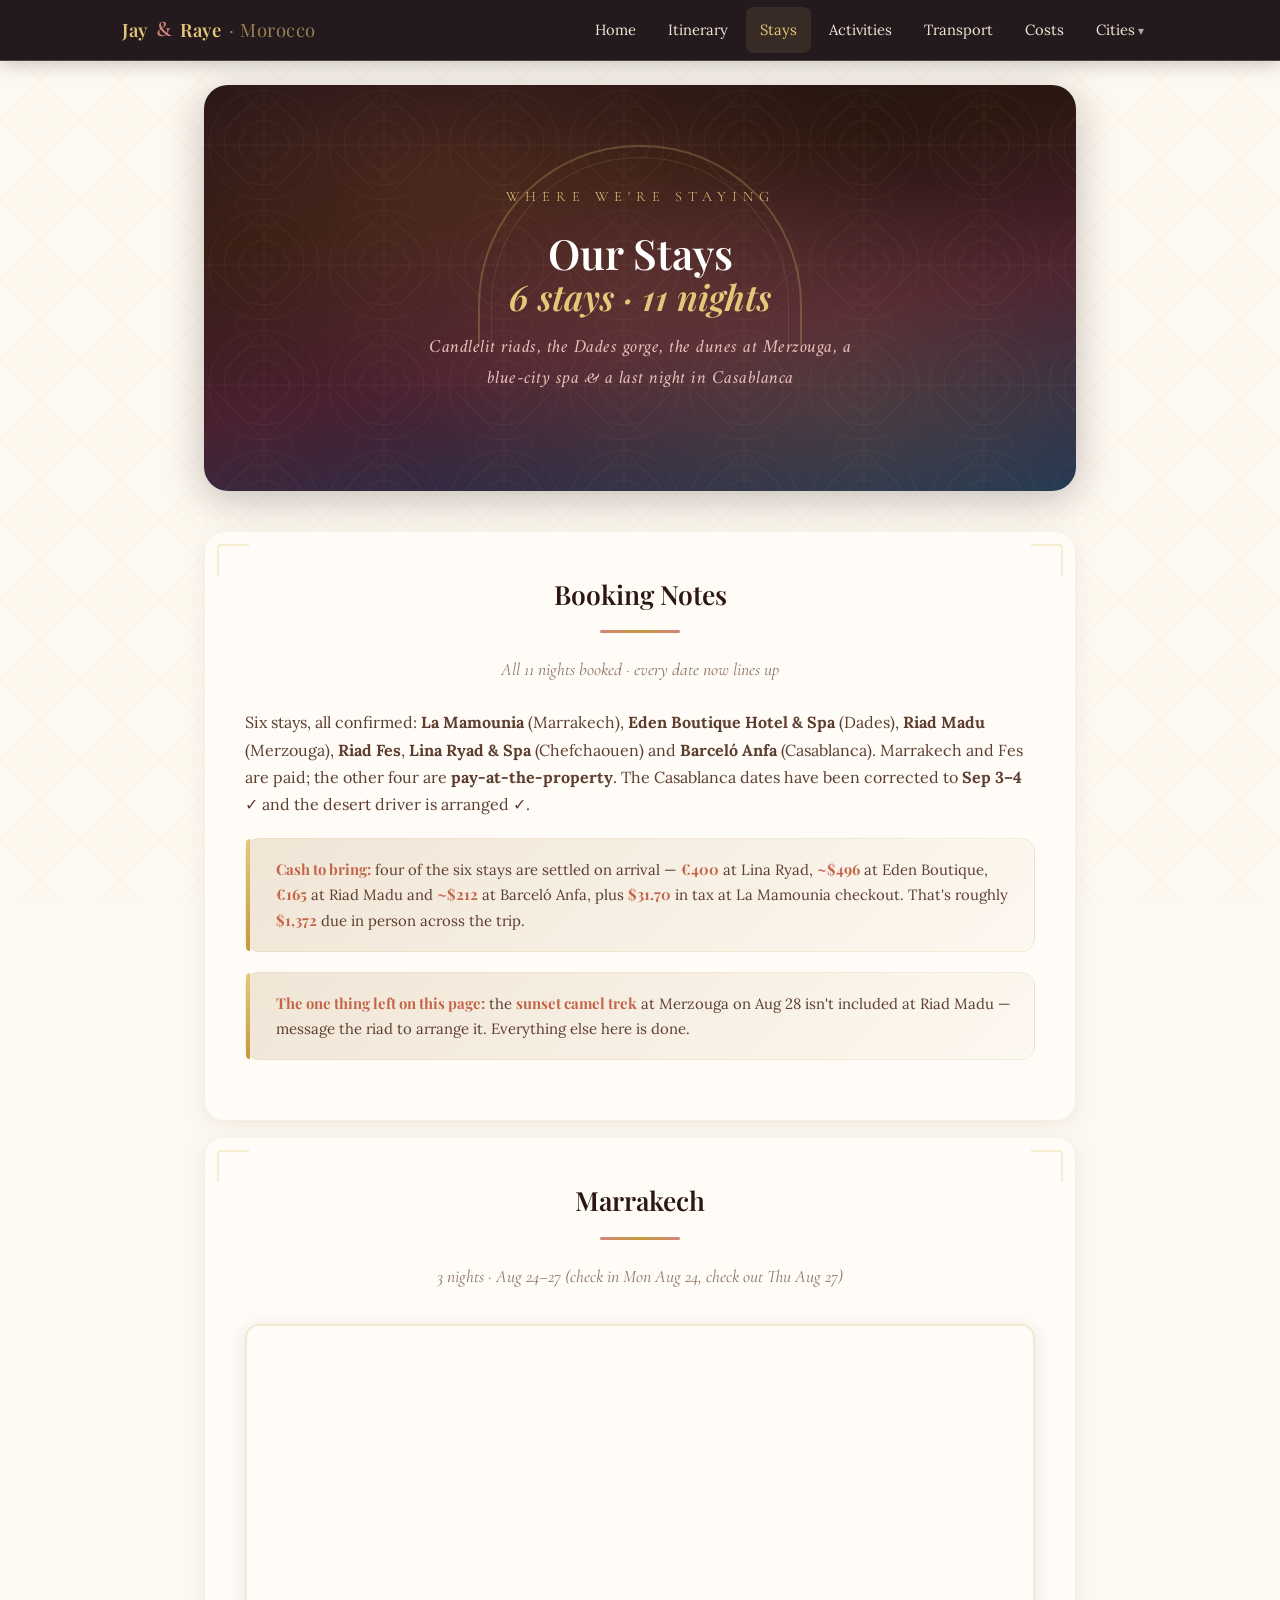
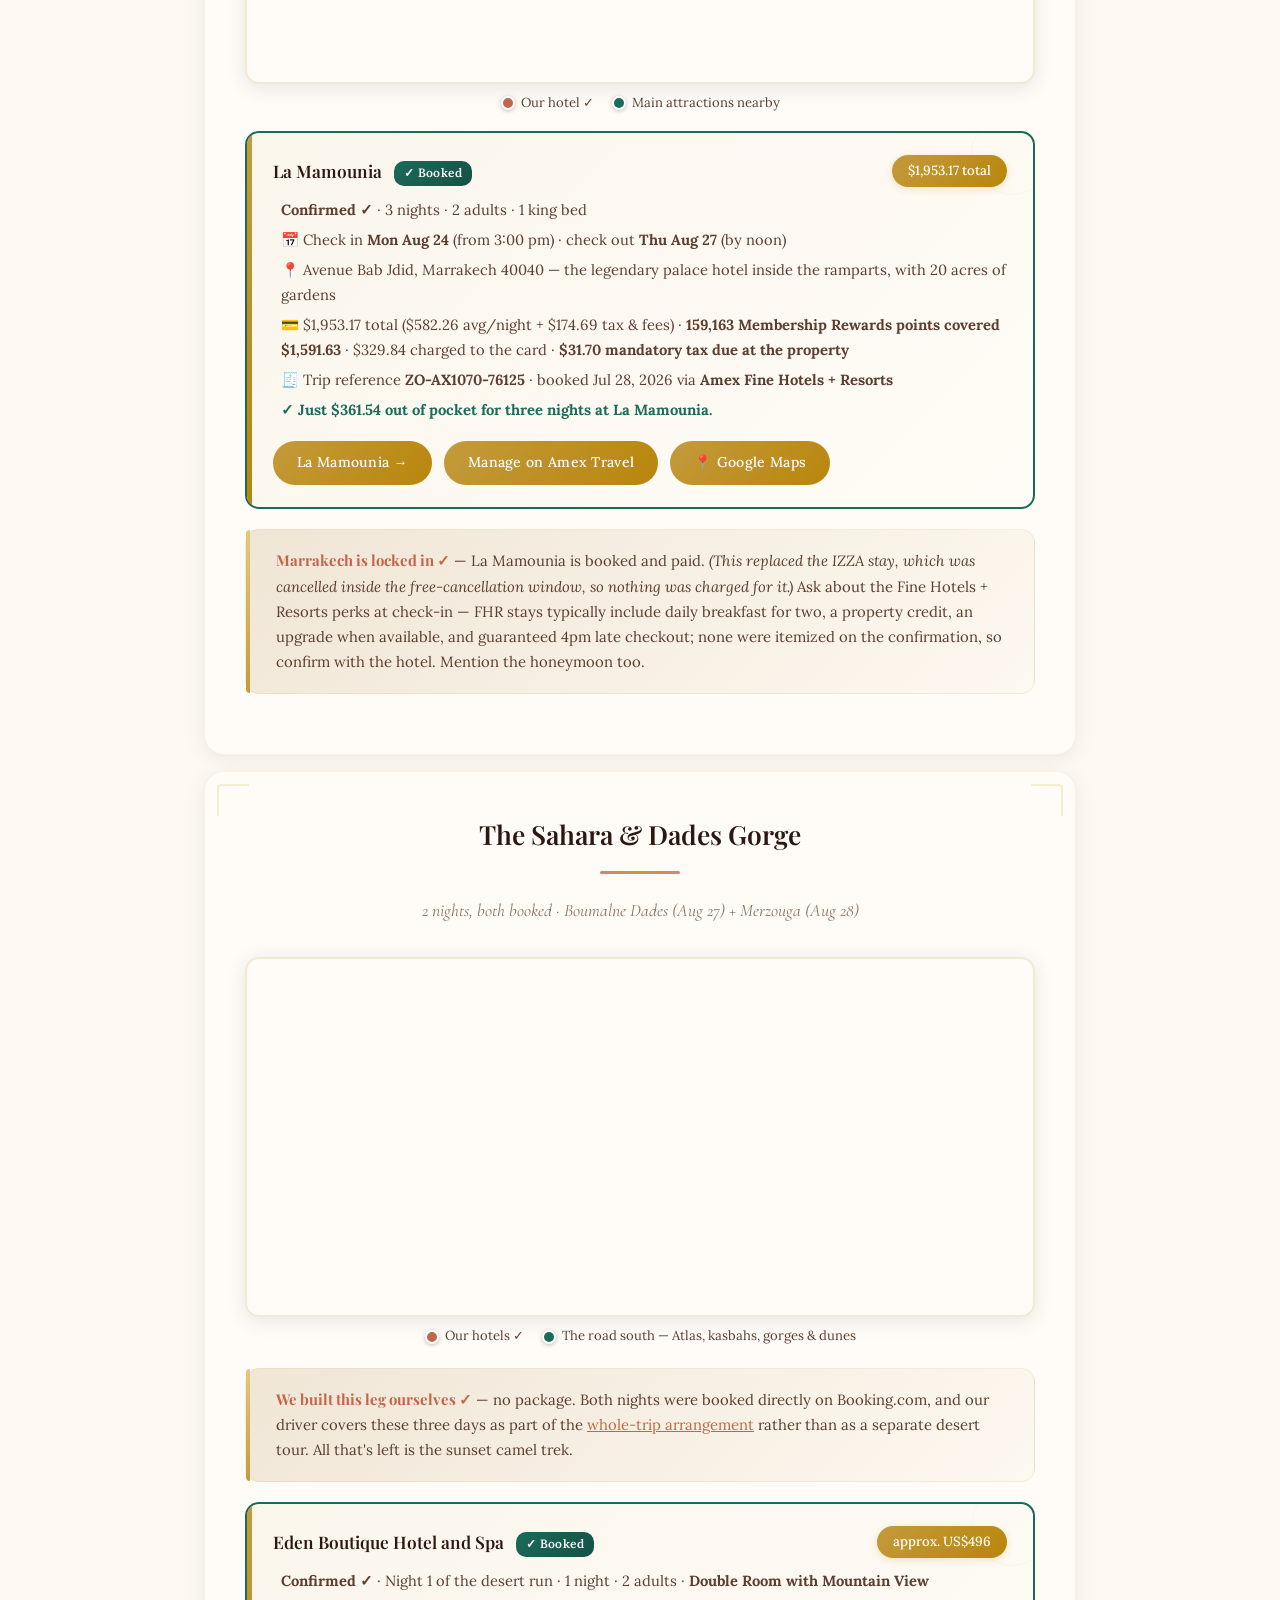
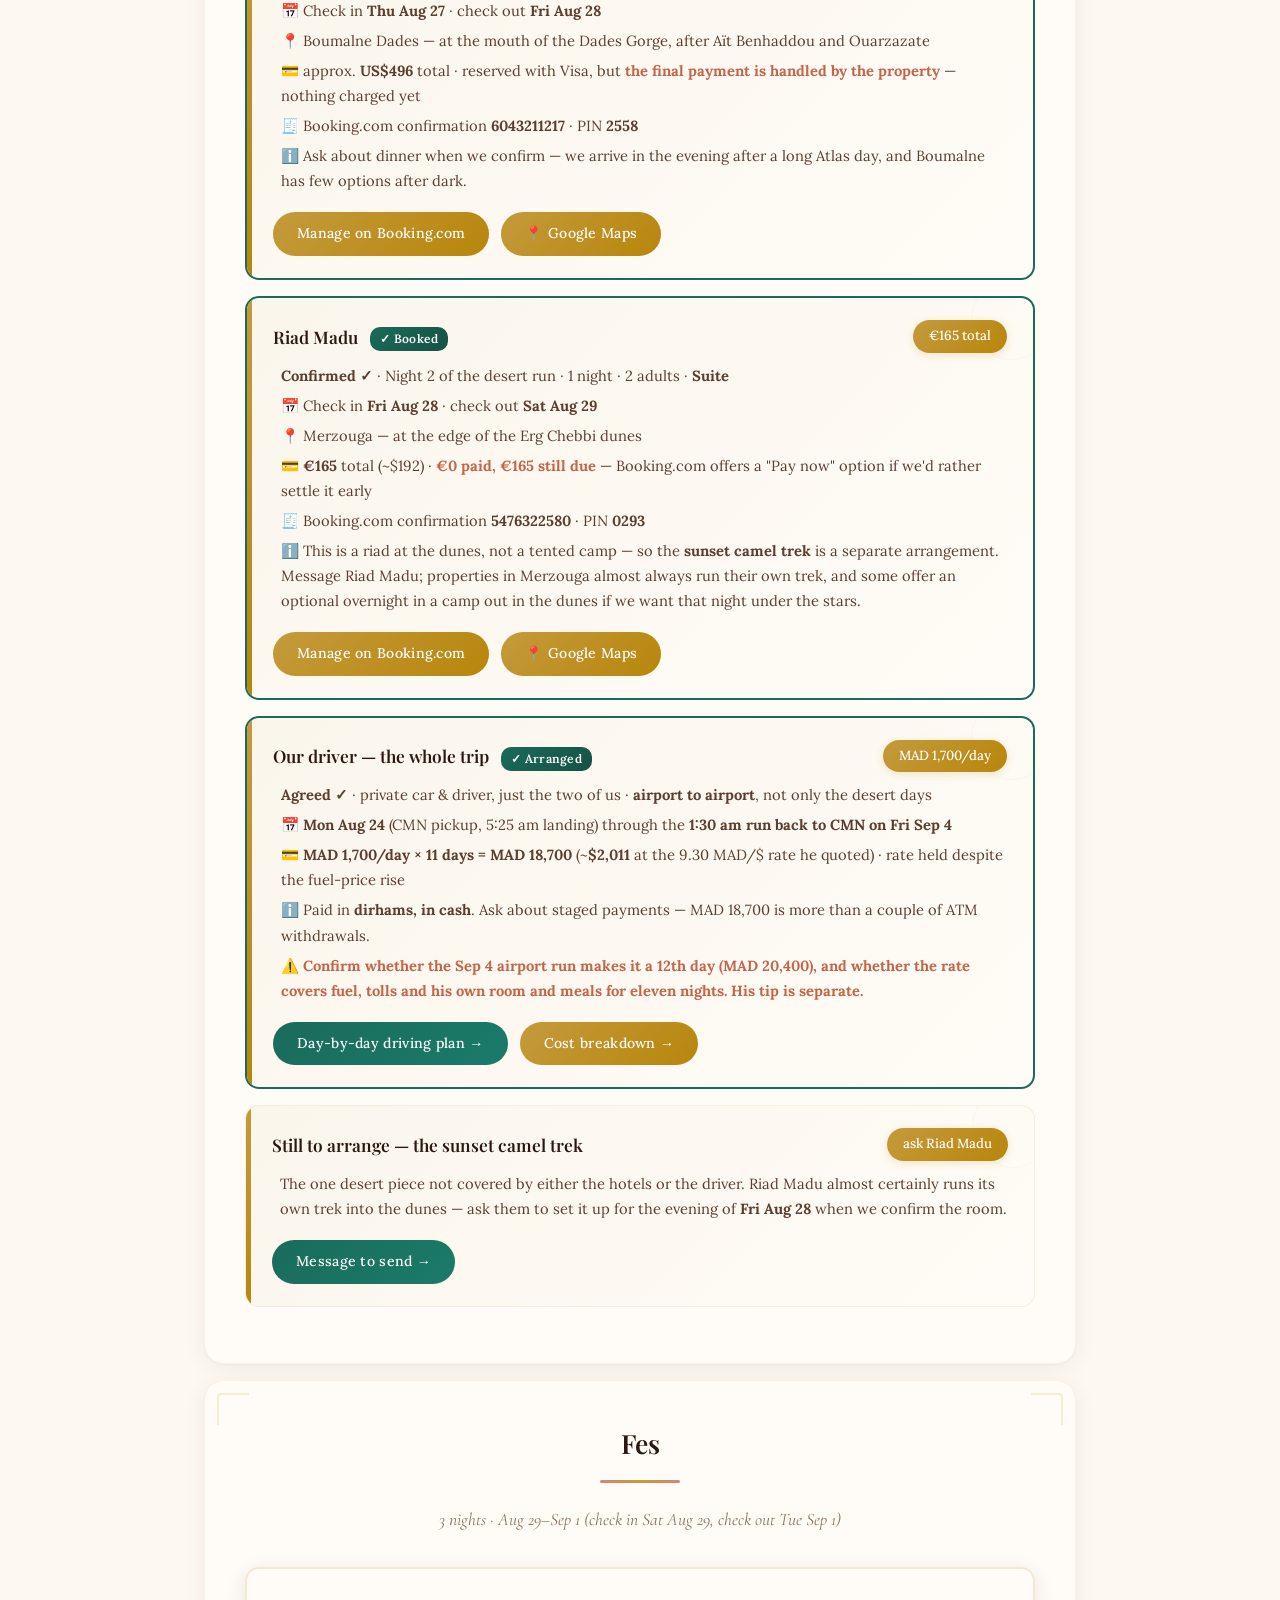
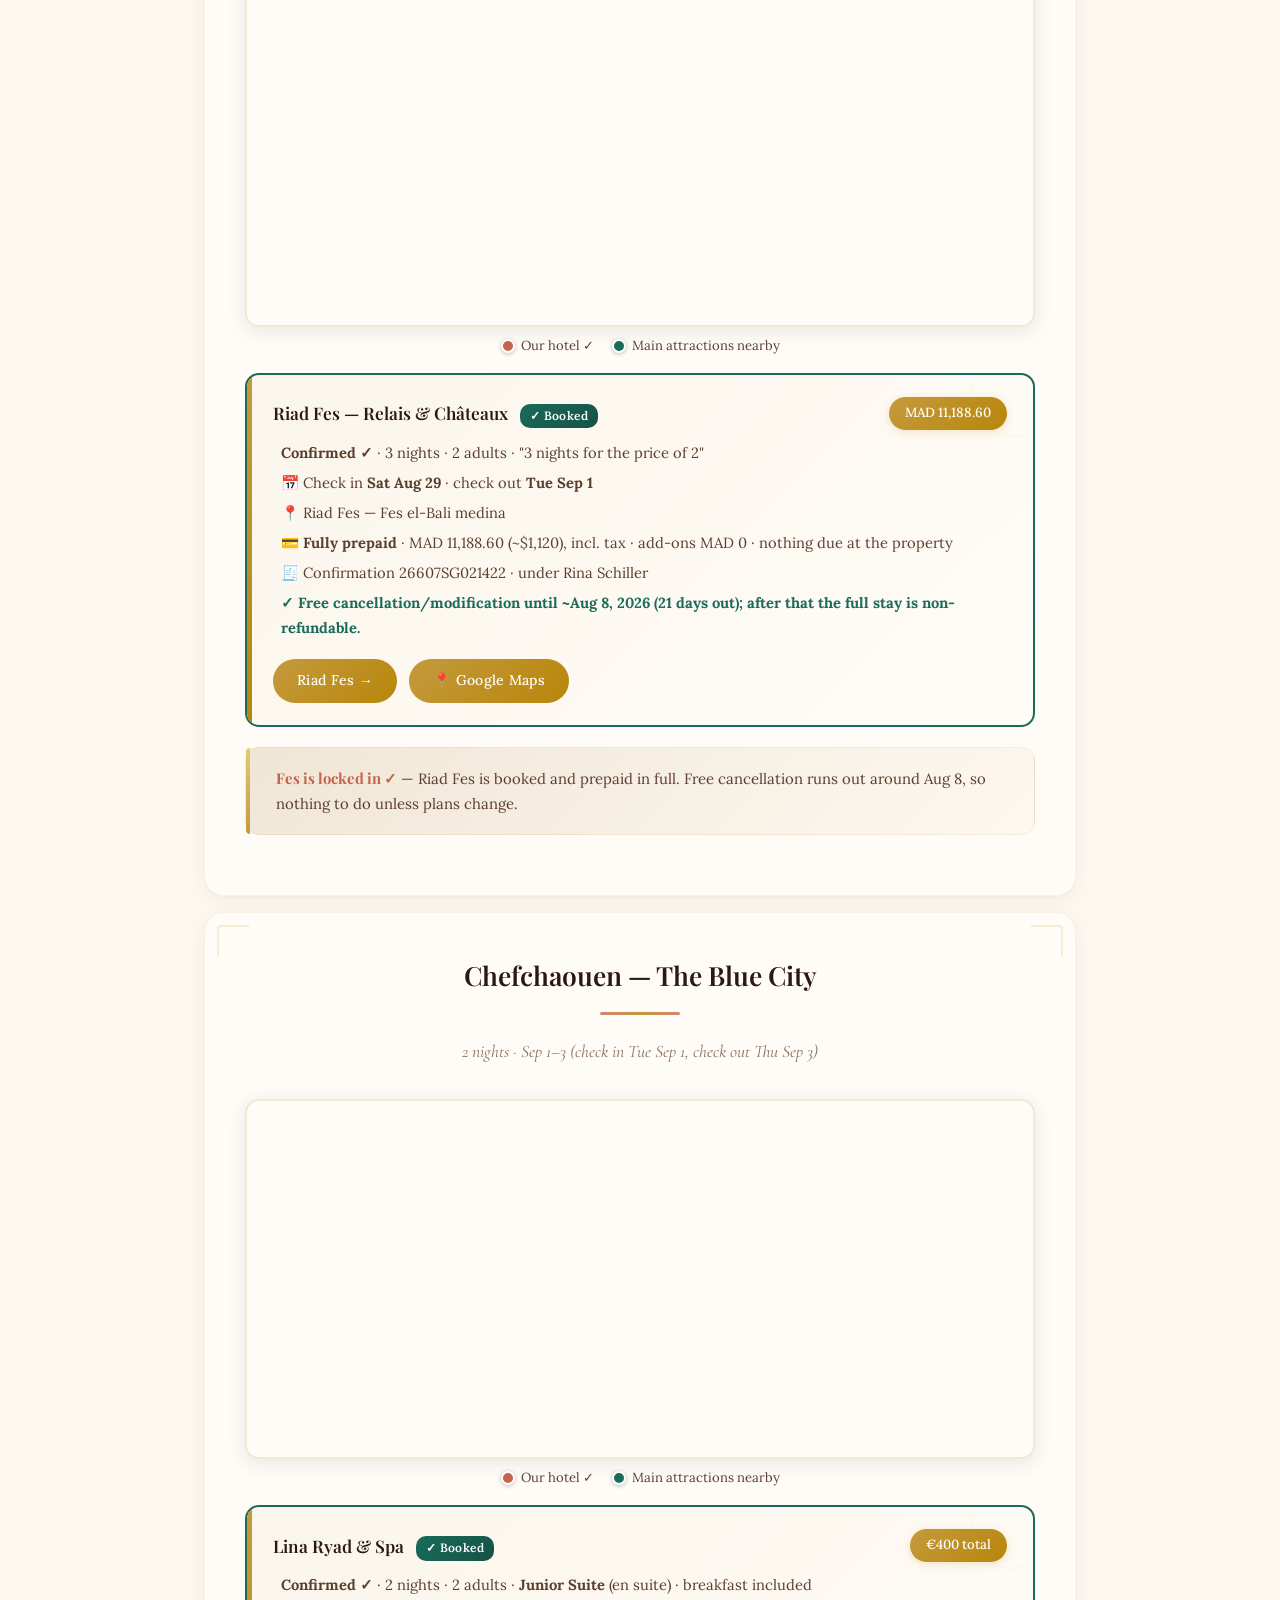
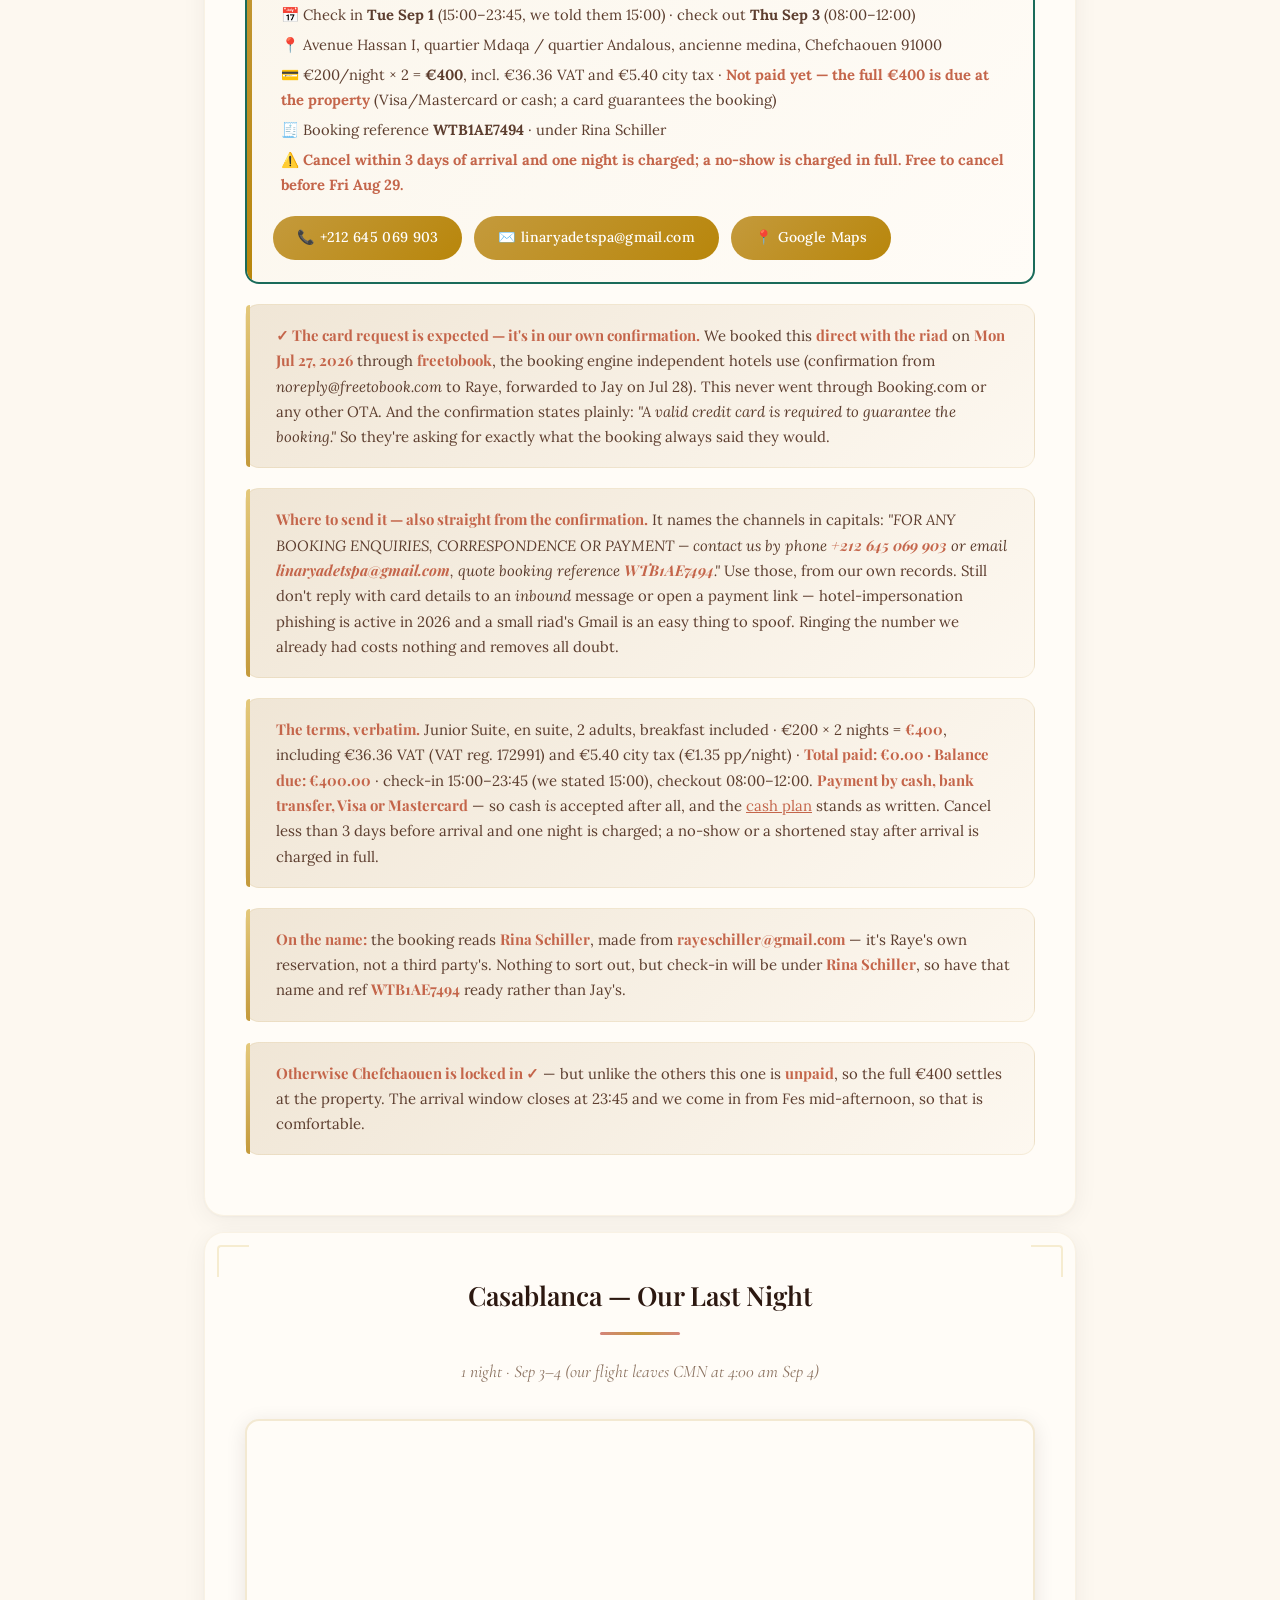
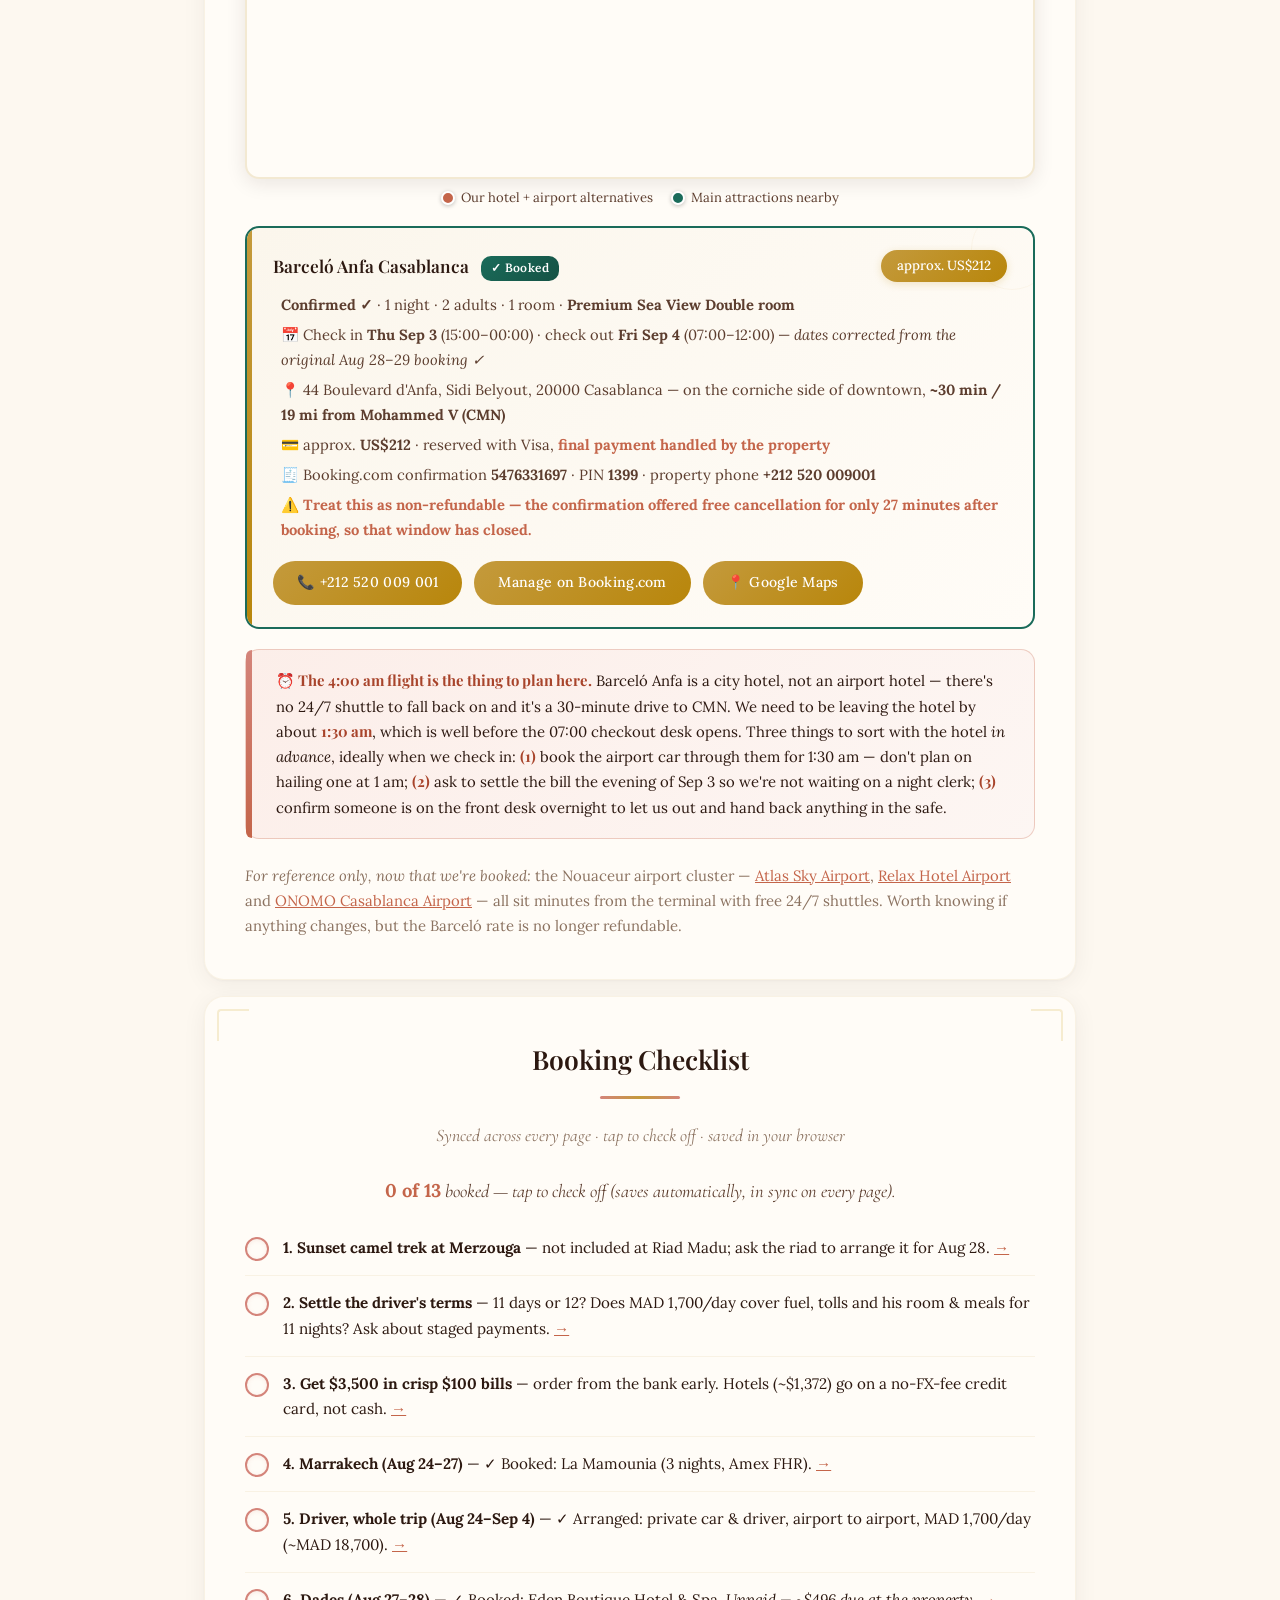
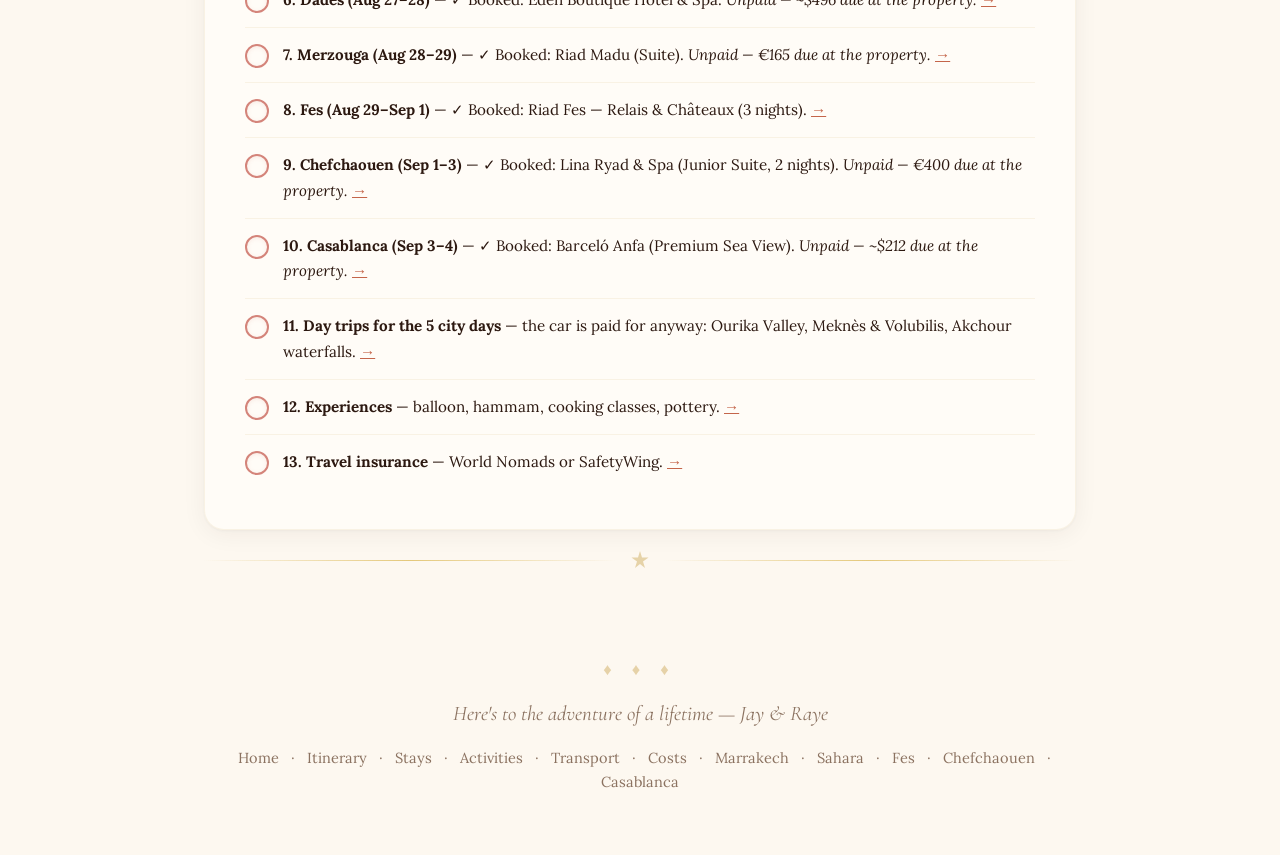
==== commit 1136c57a: "Correct the Chefchaouen booking record from the actual confirmation email Found the confirmation in " ====
--- a/accommodations.html
+++ b/accommodations.html
@@ -187,13 +187,13 @@
     <a href="https://www.google.com/maps/search/?api=1&amp;query=Lina+Ryad+et+Spa+Chefchaouen" target="_blank" class="book-btn secondary">📍 Google Maps</a>
   </div>
 
-  <div class="tip alert"><strong>⚠️ They've asked us for a credit card. Do not send it by message.</strong> The request is <em>probably</em> genuine &mdash; this stay is unpaid and unguaranteed, our free-cancellation window closes <strong>Fri Aug 29</strong>, and the original confirmation said in as many words that <em>"a card guarantees the booking."</em> A property chasing a guarantee right before that window shuts is completely normal.<br><br>
-  But there is an <strong>active 2026 phishing campaign</strong> aimed at exactly this moment. Criminals impersonate hotels and booking platforms over WhatsApp and email, and after a data leak in the Booking.com environment in <strong>April 2026</strong> they hold <strong>real</strong> booking data &mdash; correct guest names, real dates, genuine confirmation numbers. <strong>The message quoting our details correctly is no longer evidence that it's real.</strong><br><br>
-  <strong>The safe move costs nothing:</strong> don't reply to the message. Call the riad on <strong>+212 645 069 903</strong> &mdash; the number we recorded when we booked, not a number from the message &mdash; and give the card verbally, or simply offer to present it at check-in.</div>
-
-  <div class="tip"><strong>Red flags, if we want to sanity-check the message:</strong> a <strong>payment link</strong> to any domain that isn't the riad's; a request for the <strong>CVV</strong> (a guarantee needs the number, expiry and name &mdash; not the security code); urgency (<em>"confirm within X hours or we cancel"</em>); an amount that isn't exactly <strong>&euro;400</strong>; a sender that isn't <strong>linaryadetspa@gmail.com</strong>; or no mention of ref <strong>WTB1AE7494</strong> / the name it's under. Any one of those and we call instead.</div>
-
-  <div class="tip"><strong>Two other things about this booking.</strong> <strong>(1)</strong> It's under <strong>Rina Schiller</strong>, not ours &mdash; worth checking with her before we hand over anything, since she made the reservation and may already have given a card. It also matters at check-in: bring the reference and be ready to explain the name. <strong>(2)</strong> Our confirmation says Visa/Mastercard <em>or</em> cash, but some listings for this property say it takes <strong>cards only, not cash</strong>. Confirm on the same phone call &mdash; if cash is refused, the &euro;400 has to go on a card and our <a href="costs.html#cash">cash plan</a> shifts accordingly.</div>
+  <div class="tip"><strong>✓ The card request is expected — it's in our own confirmation.</strong> We booked this <strong>direct with the riad</strong> on <strong>Mon Jul 27, 2026</strong> through <strong>freetobook</strong>, the booking engine independent hotels use (confirmation from <em>noreply@freetobook.com</em> to Raye, forwarded to Jay on Jul 28). This never went through Booking.com or any other OTA. And the confirmation states plainly: <em>"A valid credit card is required to guarantee the booking."</em> So they're asking for exactly what the booking always said they would.</div>
+
+  <div class="tip"><strong>Where to send it — also straight from the confirmation.</strong> It names the channels in capitals: <em>"FOR ANY BOOKING ENQUIRIES, CORRESPONDENCE OR PAYMENT — contact us by phone <strong>+212 645 069 903</strong> or email <strong>linaryadetspa@gmail.com</strong>, quote booking reference <strong>WTB1AE7494</strong>."</em> Use those, from our own records. Still don't reply with card details to an <em>inbound</em> message or open a payment link — hotel-impersonation phishing is active in 2026 and a small riad's Gmail is an easy thing to spoof. Ringing the number we already had costs nothing and removes all doubt.</div>
+
+  <div class="tip"><strong>The terms, verbatim.</strong> Junior Suite, en suite, 2 adults, breakfast included &middot; €200 &times; 2 nights = <strong>€400</strong>, including €36.36 VAT (VAT reg. 172991) and €5.40 city tax (€1.35 pp/night) &middot; <strong>Total paid: €0.00 &middot; Balance due: €400.00</strong> &middot; check-in 15:00&ndash;23:45 (we stated 15:00), checkout 08:00&ndash;12:00. <strong>Payment by cash, bank transfer, Visa or Mastercard</strong> — so cash <em>is</em> accepted after all, and the <a href="costs.html#cash">cash plan</a> stands as written. Cancel less than 3 days before arrival and one night is charged; a no-show or a shortened stay after arrival is charged in full.</div>
+
+  <div class="tip"><strong>On the name:</strong> the booking reads <strong>Rina Schiller</strong>, made from <strong>rayeschiller@gmail.com</strong> — it's Raye's own reservation, not a third party's. Nothing to sort out, but check-in will be under <strong>Rina Schiller</strong>, so have that name and ref <strong>WTB1AE7494</strong> ready rather than Jay's.</div>
 
   <div class="tip"><strong>Otherwise Chefchaouen is locked in ✓</strong> &mdash; but unlike the others this one is <strong>unpaid</strong>, so the full &euro;400 settles at the property. The arrival window closes at 23:45 and we come in from Fes mid-afternoon, so that is comfortable.</div>
 </div>
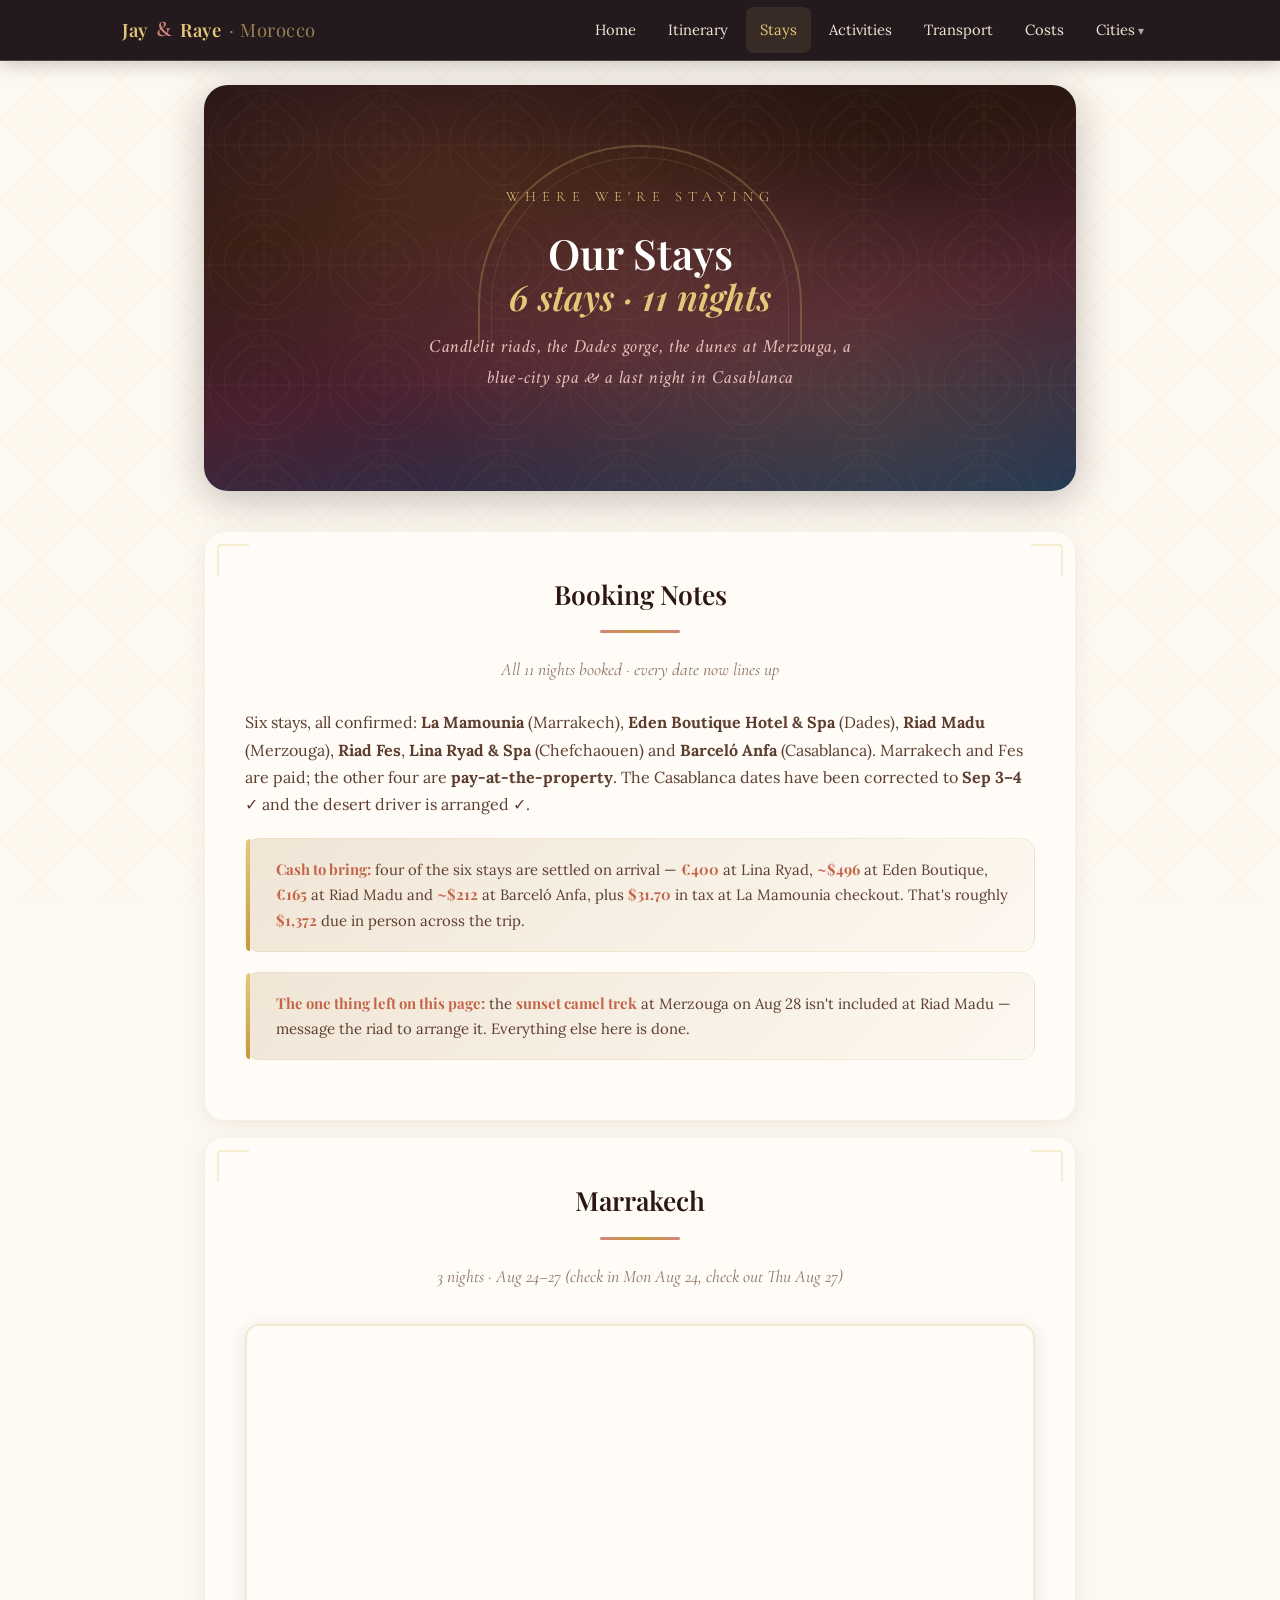
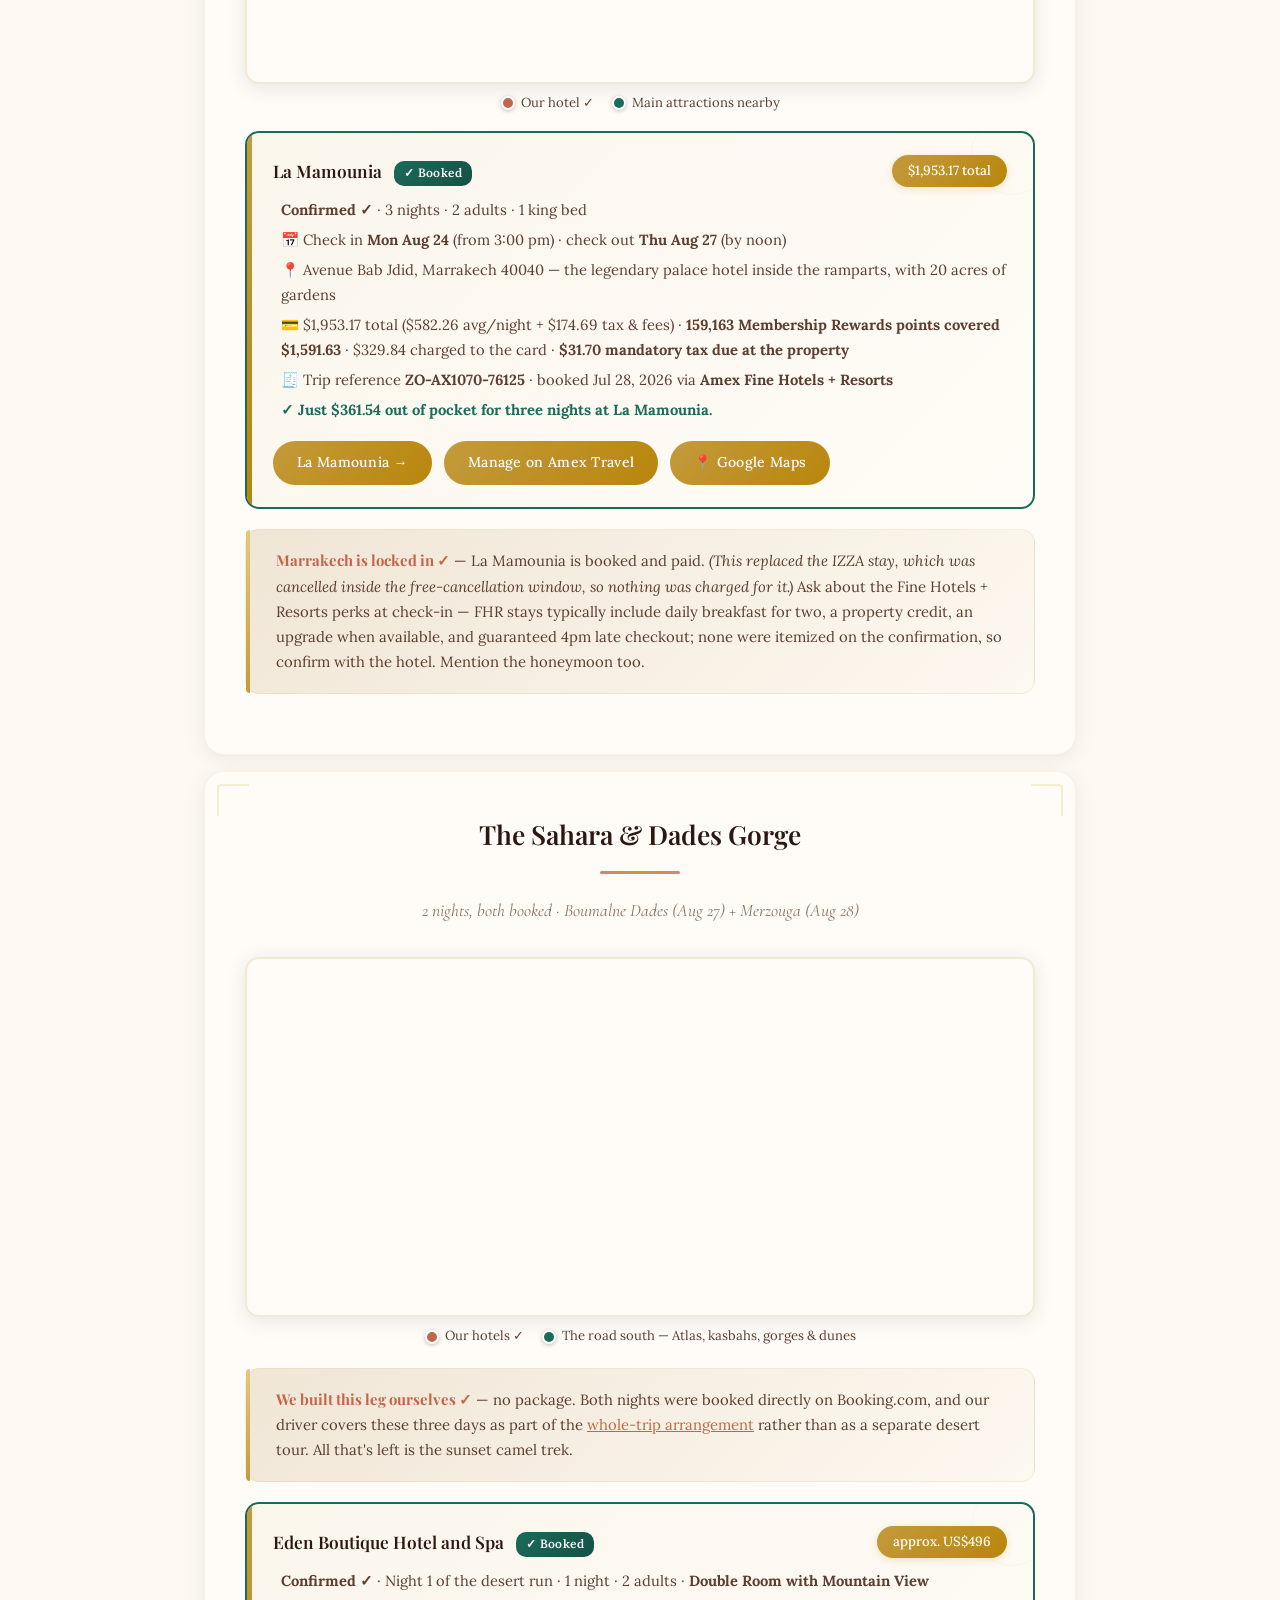
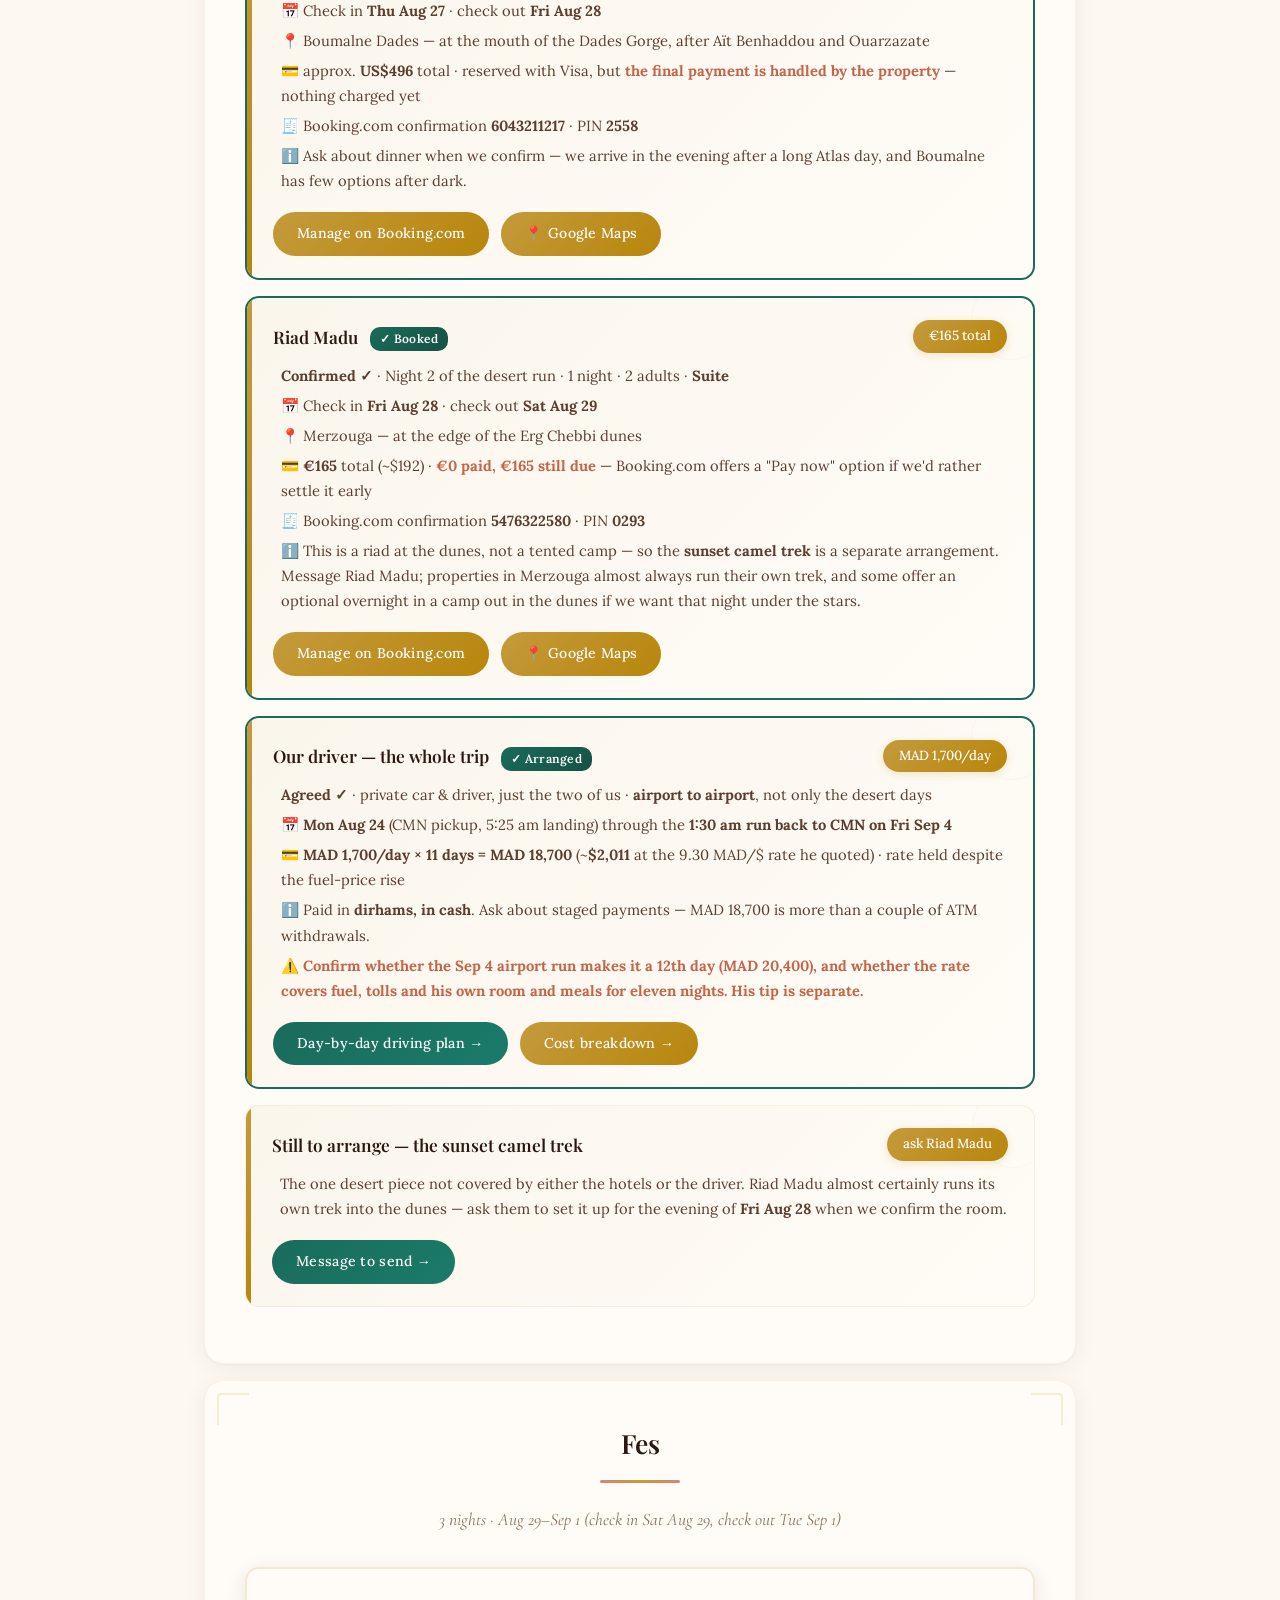
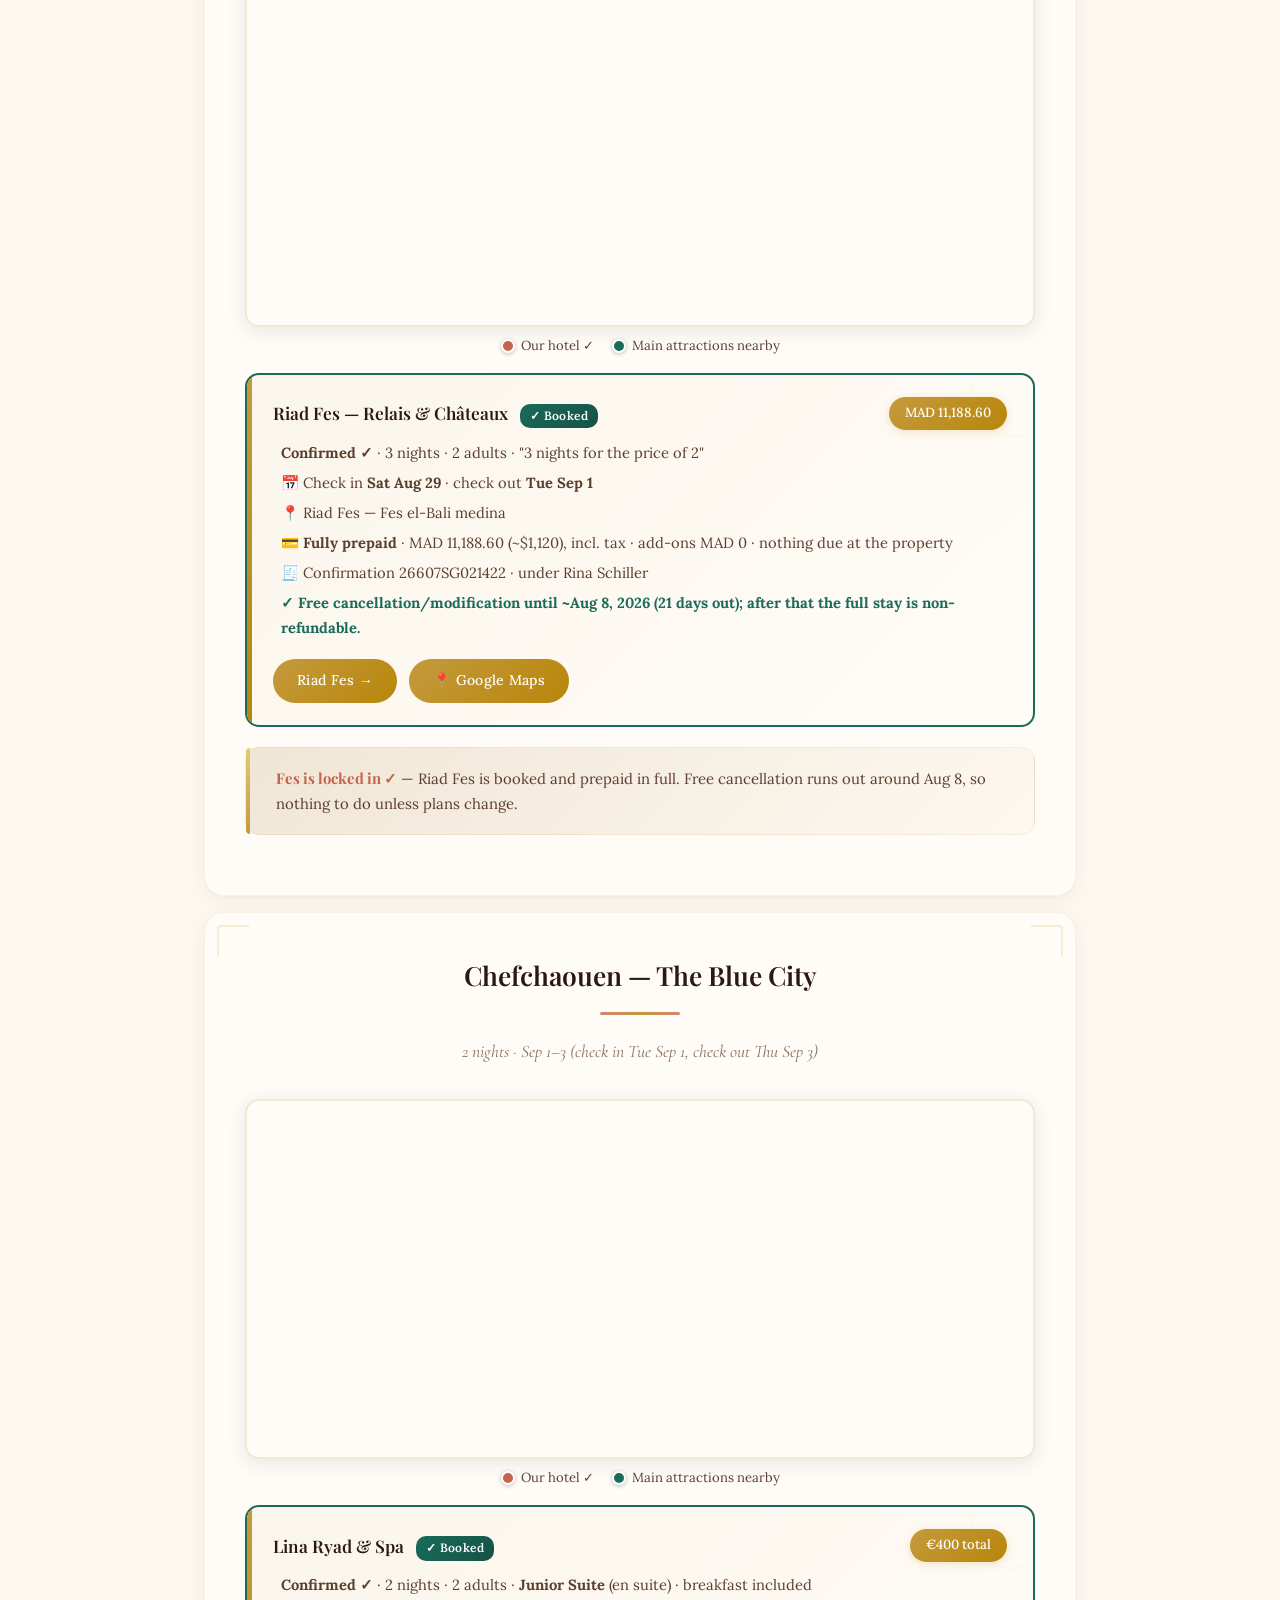
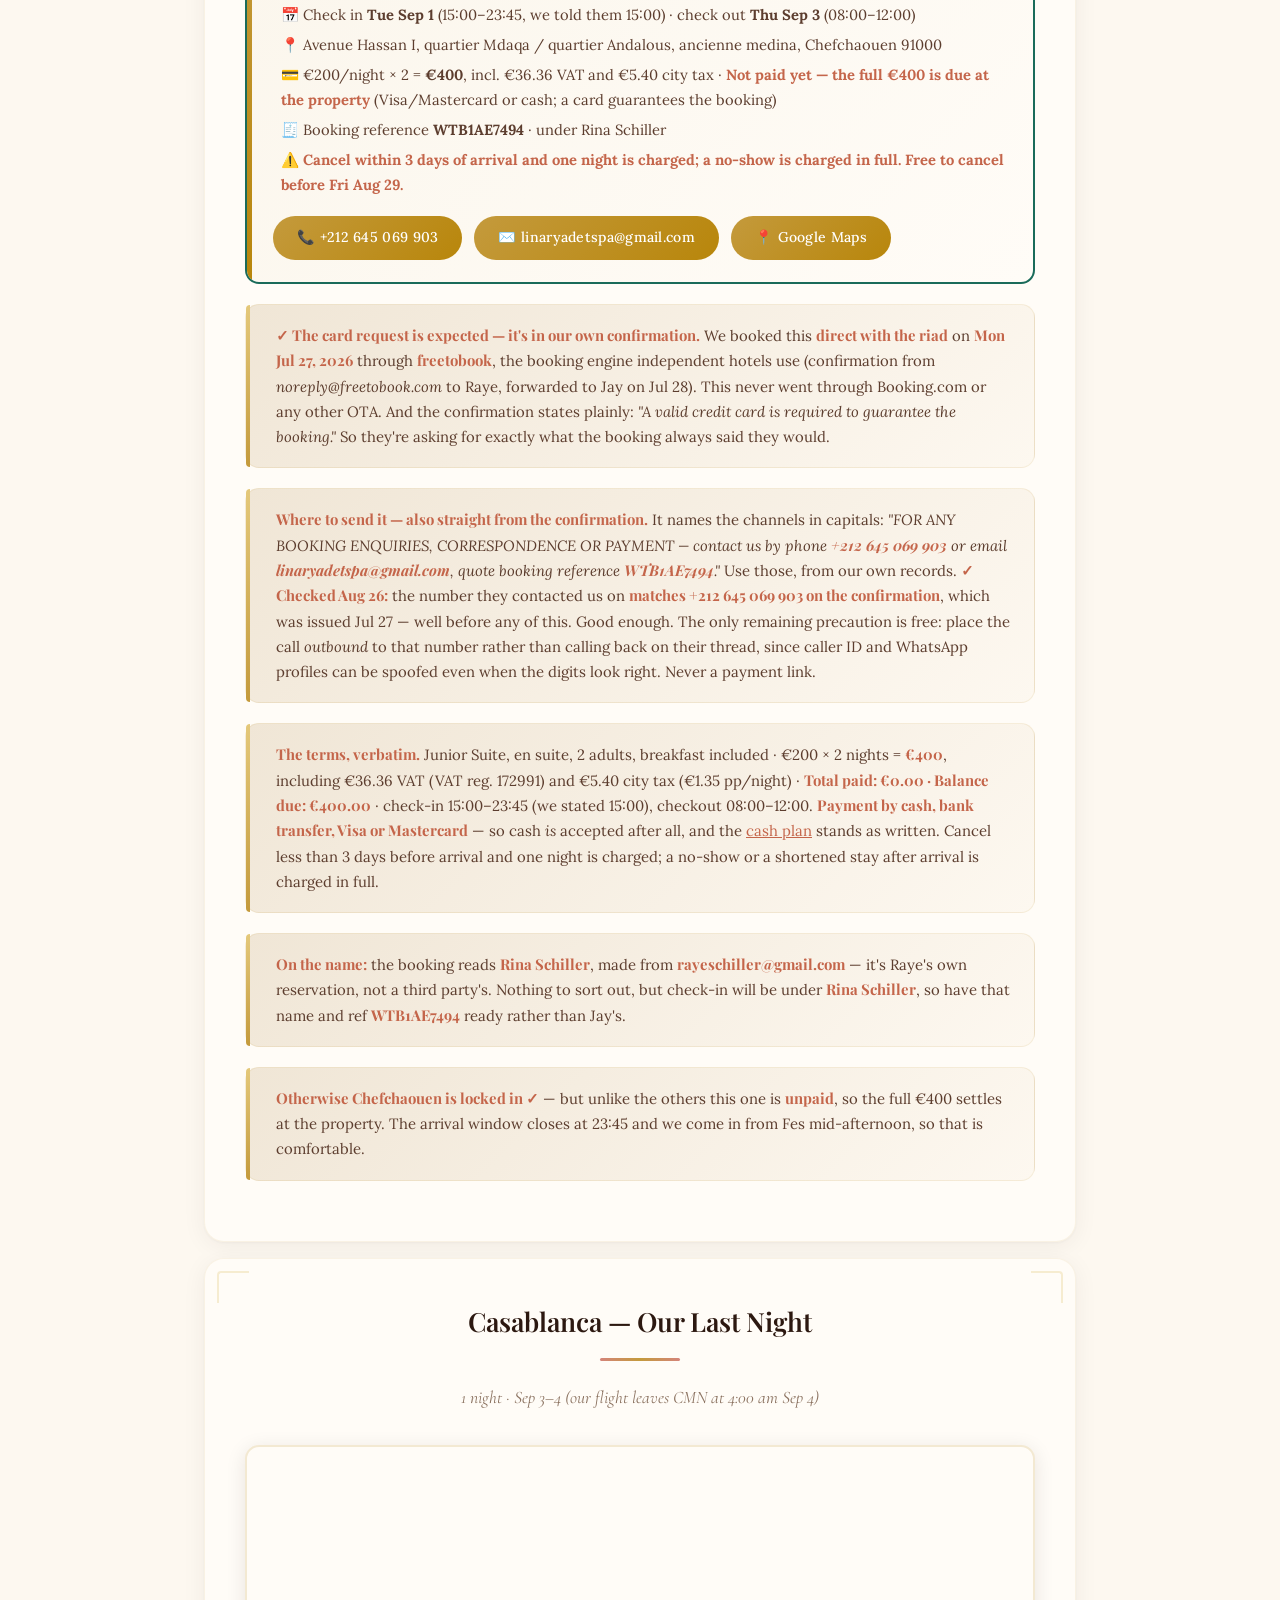
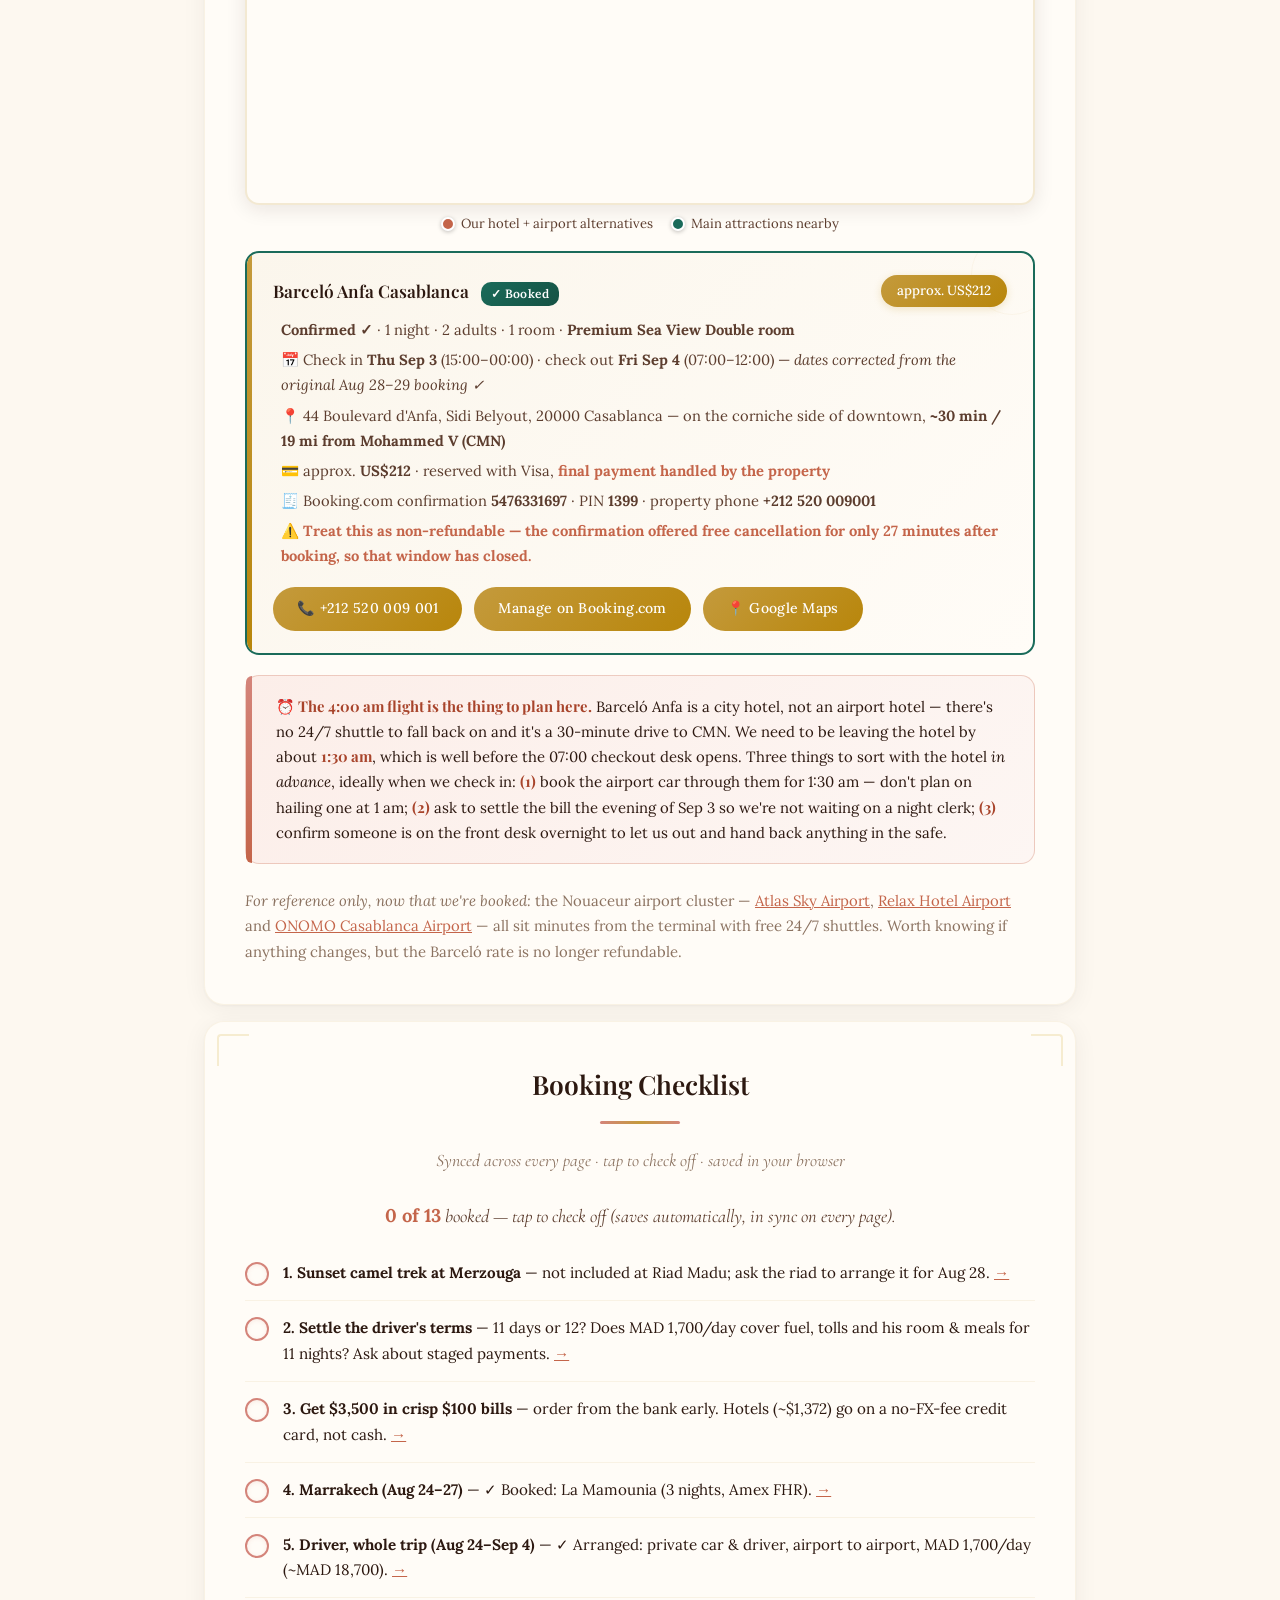
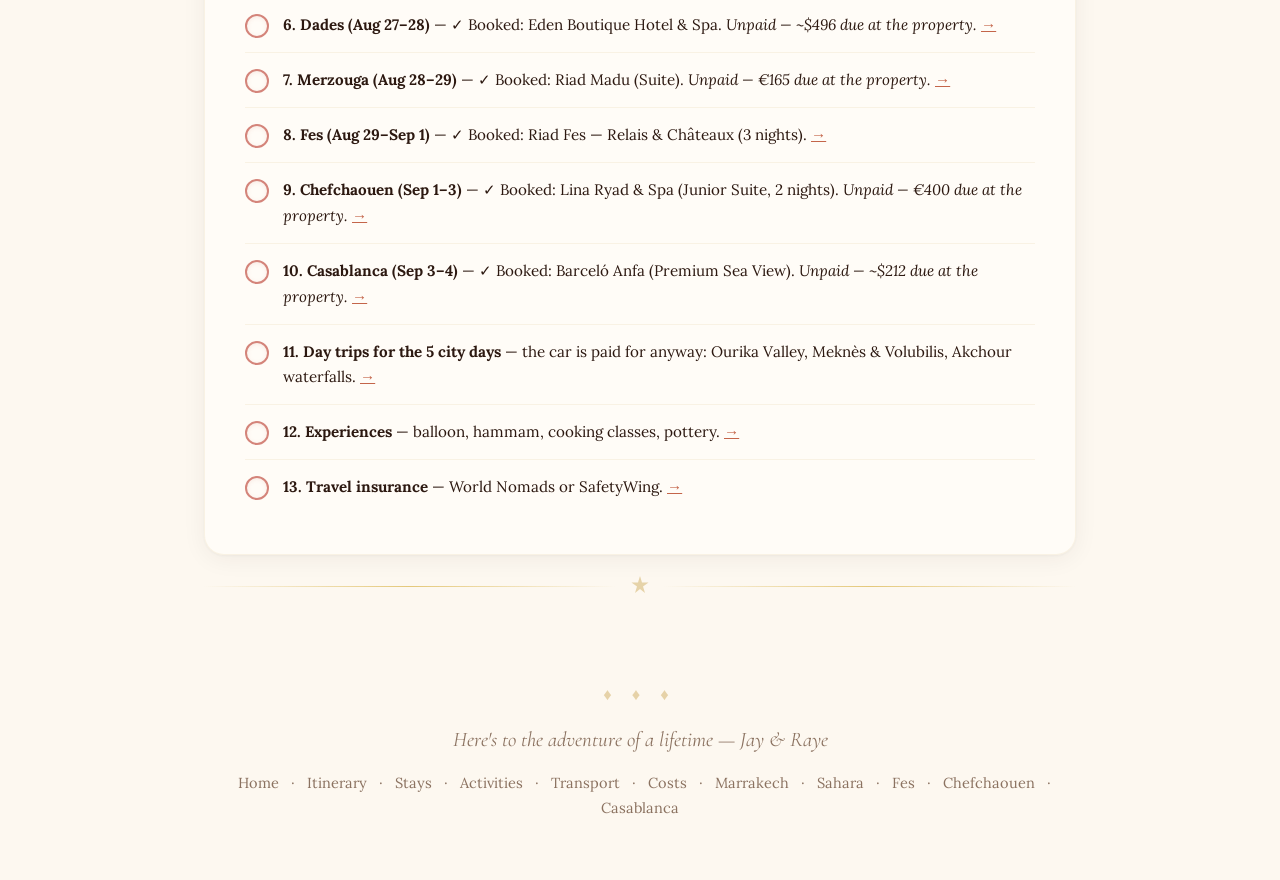
==== commit ad98a277: "Record that the riad's phone number matches the confirmation The number Lina Ryad contacted us on ma" ====
--- a/accommodations.html
+++ b/accommodations.html
@@ -189,7 +189,7 @@
 
   <div class="tip"><strong>✓ The card request is expected — it's in our own confirmation.</strong> We booked this <strong>direct with the riad</strong> on <strong>Mon Jul 27, 2026</strong> through <strong>freetobook</strong>, the booking engine independent hotels use (confirmation from <em>noreply@freetobook.com</em> to Raye, forwarded to Jay on Jul 28). This never went through Booking.com or any other OTA. And the confirmation states plainly: <em>"A valid credit card is required to guarantee the booking."</em> So they're asking for exactly what the booking always said they would.</div>
 
-  <div class="tip"><strong>Where to send it — also straight from the confirmation.</strong> It names the channels in capitals: <em>"FOR ANY BOOKING ENQUIRIES, CORRESPONDENCE OR PAYMENT — contact us by phone <strong>+212 645 069 903</strong> or email <strong>linaryadetspa@gmail.com</strong>, quote booking reference <strong>WTB1AE7494</strong>."</em> Use those, from our own records. Still don't reply with card details to an <em>inbound</em> message or open a payment link — hotel-impersonation phishing is active in 2026 and a small riad's Gmail is an easy thing to spoof. Ringing the number we already had costs nothing and removes all doubt.</div>
+  <div class="tip"><strong>Where to send it — also straight from the confirmation.</strong> It names the channels in capitals: <em>"FOR ANY BOOKING ENQUIRIES, CORRESPONDENCE OR PAYMENT — contact us by phone <strong>+212 645 069 903</strong> or email <strong>linaryadetspa@gmail.com</strong>, quote booking reference <strong>WTB1AE7494</strong>."</em> Use those, from our own records. <strong>✓ Checked Aug 26:</strong> the number they contacted us on <strong>matches +212 645 069 903 on the confirmation</strong>, which was issued Jul 27 — well before any of this. Good enough. The only remaining precaution is free: place the call <em>outbound</em> to that number rather than calling back on their thread, since caller ID and WhatsApp profiles can be spoofed even when the digits look right. Never a payment link.</div>
 
   <div class="tip"><strong>The terms, verbatim.</strong> Junior Suite, en suite, 2 adults, breakfast included &middot; €200 &times; 2 nights = <strong>€400</strong>, including €36.36 VAT (VAT reg. 172991) and €5.40 city tax (€1.35 pp/night) &middot; <strong>Total paid: €0.00 &middot; Balance due: €400.00</strong> &middot; check-in 15:00&ndash;23:45 (we stated 15:00), checkout 08:00&ndash;12:00. <strong>Payment by cash, bank transfer, Visa or Mastercard</strong> — so cash <em>is</em> accepted after all, and the <a href="costs.html#cash">cash plan</a> stands as written. Cancel less than 3 days before arrival and one night is charged; a no-show or a shortened stay after arrival is charged in full.</div>
 
